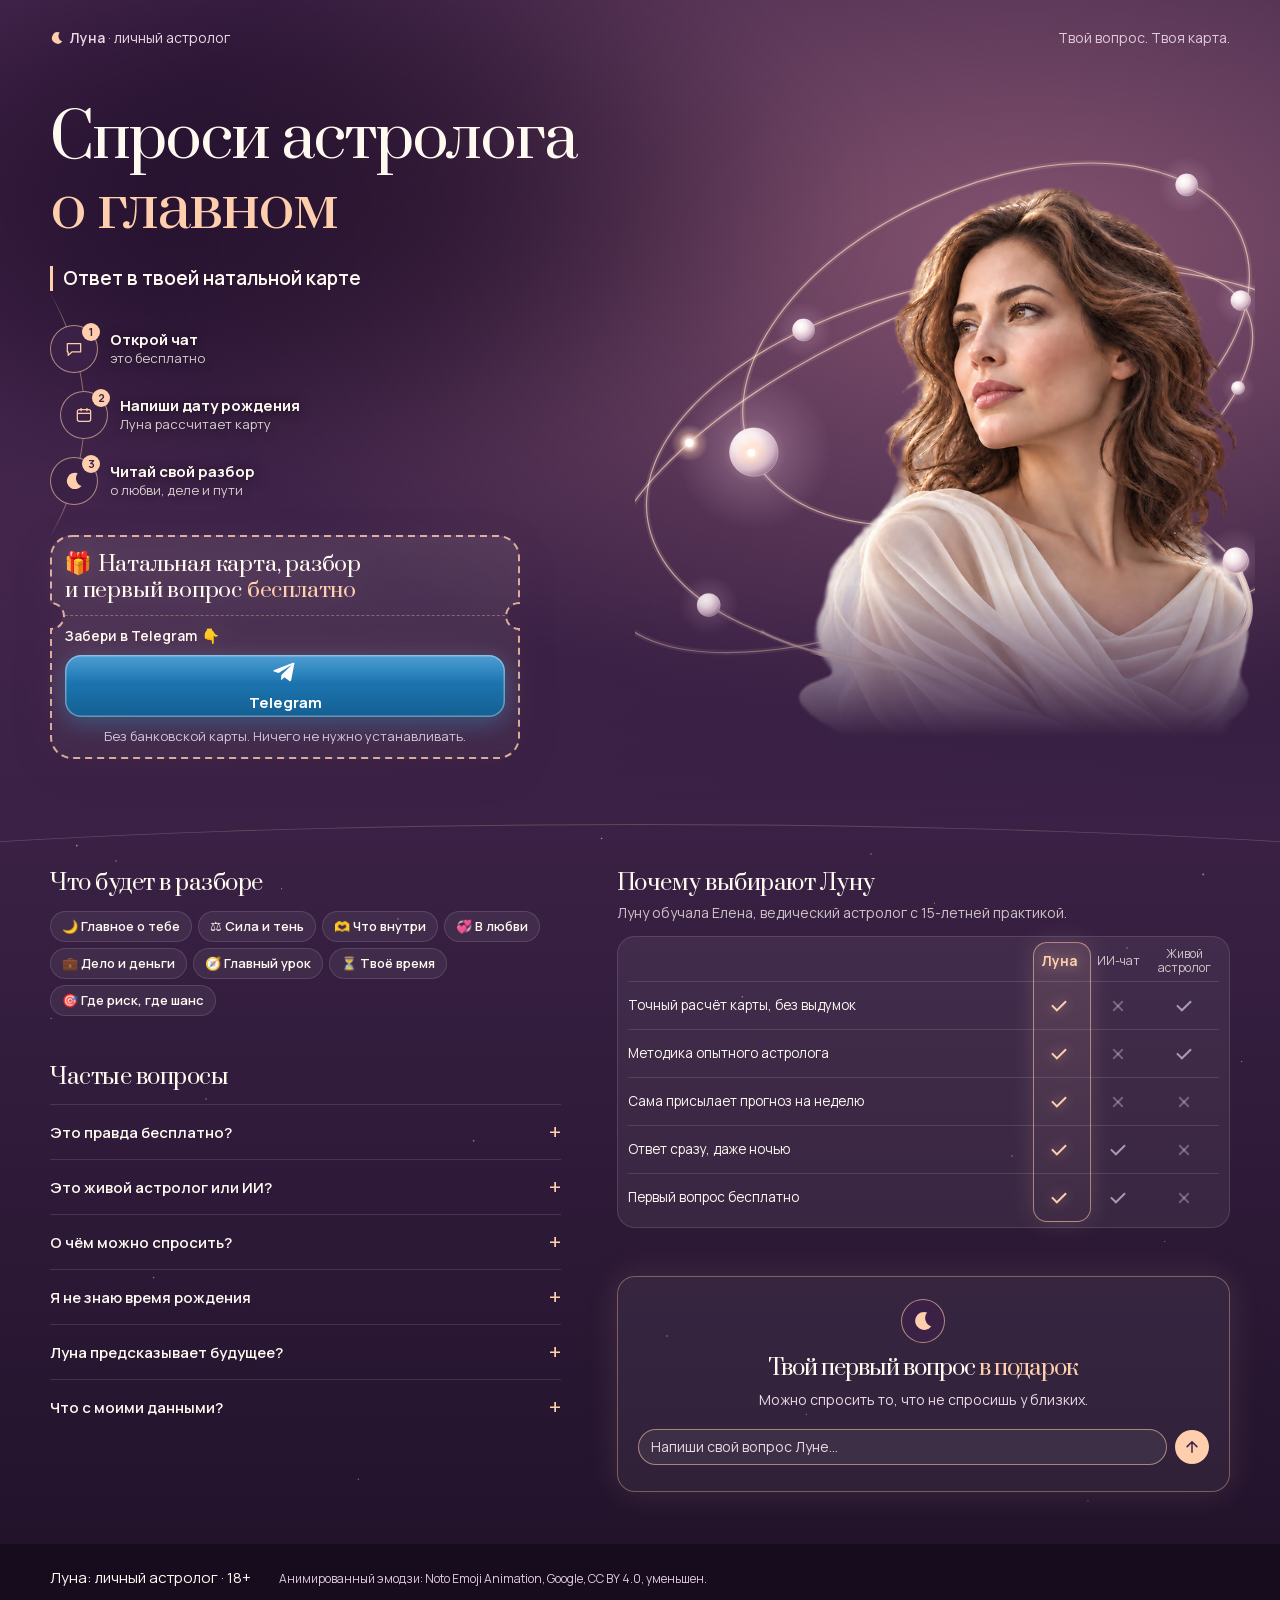
==== index.html @ 39e504ae "Переходник Луны для Instagram (v31, только Telegram) Co-Authored-By: Claude Opus 5.5 <noreply@anthro" ====
<!doctype html>
<html lang="ru" data-theme="dark">
<head>
<meta charset="utf-8">
<meta name="viewport" content="width=device-width,initial-scale=1,viewport-fit=cover">
<meta name="theme-color" content="#3D2348">
<title>Луна: личный астролог</title>
<meta name="description" content="Натальная карта за минуту. Разбор и первый вопрос бесплатно.">
<meta property="og:type" content="website">
<meta property="og:locale" content="ru_RU">
<meta property="og:title" content="Луна: личный астролог">
<meta property="og:description" content="Натальная карта за минуту. Разбор и первый вопрос бесплатно.">
<meta property="og:url" content="https://luna-astrolog.ru/">
<meta property="og:image" content="https://luna-astrolog.ru/assets/og-luna.jpg">
<meta property="og:image:width" content="1200"><meta property="og:image:height" content="630">
<meta name="twitter:card" content="summary_large_image">
<link rel="icon" type="image/svg+xml" href="data:image/svg+xml,%3Csvg xmlns='http://www.w3.org/2000/svg' viewBox='0 0 32 32'%3E%3Crect width='32' height='32' rx='10' fill='%233D2348'/%3E%3Cpath d='M22 5A12 12 0 1 0 27 23 12 12 0 0 1 22 5' fill='%23FFCFAD'/%3E%3C/svg%3E">
<link rel="preload" href="assets/fonts/prata-400.woff2" as="font" type="font/woff2" crossorigin>
<script>if(new URLSearchParams(location.search).get('theme')==='light'){document.documentElement.dataset.theme='light';document.querySelector('meta[name="theme-color"]').content='#F7F5F2'}</script>
<link rel="stylesheet" href="styles.css">
<script type="module" src="app.js"></script>
</head>
<body>
<svg class="svg-defs" xmlns="http://www.w3.org/2000/svg" aria-hidden="true"><defs>
<symbol id="moon" viewBox="0 0 32 32"><path d="M22 3.5A13.1 13.1 0 1 0 28 24 13.1 13.1 0 0 1 22 3.5Z" fill="currentColor"/></symbol>
<symbol id="tg" viewBox="0 0 24 24"><path fill="currentColor" d="M21.4 3.4 18.2 20c-.2 1.1-.9 1.4-1.8.9l-5-3.7-2.4 2.3c-.3.3-.5.5-1 .5l.4-5.1L17.7 6c.4-.4-.1-.6-.6-.3L5.6 13 1 11.6c-1-.3-1-1 .2-1.5L20 2.8c.9-.3 1.7.2 1.4.6Z"/></symbol>
<symbol id="vk" viewBox="0 0 24 24"><path fill="currentColor" d="M3 5h3c.2 5.5 2.6 8.2 4.4 8.8V5h2.9v5c1.8-.2 3.6-2.5 4.3-5h3c-.6 3-2.4 5.3-4 6.3 1.6.8 3.7 2.8 4.7 6.7H18c-.8-2.5-2.4-4.4-4.7-4.7V18h-.4C6.7 18 3.2 13.4 3 5Z"/></symbol>
<symbol id="max" viewBox="0 0 24 24"><path fill="currentColor" fill-rule="evenodd" d="M12 1a11 11 0 0 1 0 22c-2.1 0-3.3-.3-4.8-1.5C5.8 23 2 24 2 21c0-3.1-2-5.3-2-9A11 11 0 0 1 12 1Zm0 5a6 6 0 0 0-6 5c-.5 2.6.2 6 .8 6.1.3 0 1-.4 1.5-1 .8.5 1.8.8 2.7.9a5.5 5.5 0 0 0 1-11Z"/></symbol>
<symbol id="chat" viewBox="0 0 24 24"><path d="M4 5.5h16v10H9.5L5 19.5v-4H4Z" fill="none" stroke="currentColor" stroke-width="1.5" stroke-linejoin="round"/></symbol>
<symbol id="calendar" viewBox="0 0 24 24"><g fill="none" stroke="currentColor" stroke-width="1.5"><rect x="4" y="5.5" width="16" height="14" rx="2.5"/><path d="M4 10h16M8.5 3.5v4M15.5 3.5v4"/></g></symbol>
<symbol id="send" viewBox="0 0 24 24"><path d="M12 19V5M5.5 11.5 12 5l6.5 6.5" fill="none" stroke="currentColor" stroke-width="2" stroke-linecap="round" stroke-linejoin="round"/></symbol>
<symbol id="t-orbit" viewBox="0 0 24 24"><g fill="none" stroke="currentColor" stroke-width="1.4"><circle cx="12" cy="12" r="3.2"/><ellipse cx="12" cy="12" rx="9.5" ry="4.2" transform="rotate(-25 12 12)"/></g><circle cx="20.6" cy="8" r="1.5" fill="currentColor"/></symbol>
<symbol id="t-heart" viewBox="0 0 24 24"><path d="M12 20s-7.5-4.6-7.5-10.2A4.1 4.1 0 0 1 12 7.4a4.1 4.1 0 0 1 7.5 2.4C19.5 15.4 12 20 12 20Z" fill="none" stroke="currentColor" stroke-width="1.4" stroke-linejoin="round"/></symbol>
<symbol id="t-shield" viewBox="0 0 24 24"><g fill="none" stroke="currentColor" stroke-width="1.4" stroke-linejoin="round" stroke-linecap="round"><path d="M12 3 5 6v5.5c0 4.3 3 7.9 7 9.5 4-1.6 7-5.2 7-9.5V6Z"/><path d="m8.8 12.2 2.3 2.3 4.3-4.6"/></g></symbol>
<symbol id="chev" viewBox="0 0 24 24"><path d="m9 5 7 7-7 7" fill="none" stroke="currentColor" stroke-width="2.2" stroke-linecap="round" stroke-linejoin="round"/></symbol>
<symbol id="check" viewBox="0 0 20 20"><path d="m4 10 4 4 8-8" fill="none" stroke="currentColor" stroke-width="1.8"/></symbol>
<symbol id="spark" viewBox="0 0 24 24"><path d="m12 2 2.7 6.7L22 12l-7.3 3.3L12 22l-2.7-6.7L2 12l7.3-3.3Z" fill="none" stroke="currentColor" stroke-width="1.3"/></symbol>
</defs></svg>
<a class="skip-link" href="#hero-primary">К началу разговора</a>
<main>
<div class="hero-wrap" data-loop>
<header class="header shell"><a class="brand" href="./" aria-label="Луна: личный астролог"><svg aria-hidden="true"><use href="#moon"/></svg><span class="wordmark">Луна<span class="brand-tail"> · личный астролог</span></span></a><span class="header-note">Твой вопрос. Твоя карта.</span></header>
<section class="hero shell" id="hero" aria-labelledby="hero-title">
<div class="hero-copy">
<h1 id="hero-title"><span id="headline-main">Спроси астролога</span><span class="accent" id="headline-accent">о главном</span></h1>
<p class="subtitle" id="hero-subtitle">Ответ в твоей натальной карте</p>
</div>
<div class="scene" aria-label="Пример знакомства с Луной">
<div class="portrait" aria-hidden="true"><svg class="lp-orbits lp-back" viewBox="0 0 1122 1402" preserveAspectRatio="xMidYMin slice" aria-hidden="true"><defs><radialGradient id="pf" cx="36%" cy="32%" r="72%"><stop offset="0" stop-color="#FFFFFF"/><stop offset=".38" stop-color="#F8EBEE"/><stop offset=".78" stop-color="#D3B5C6"/><stop offset="1" stop-color="#9A7891"/></radialGradient><radialGradient id="pg"><stop offset="0" stop-color="#FFE3CF" stop-opacity=".9"/><stop offset=".42" stop-color="#F0C8DE" stop-opacity=".32"/><stop offset="1" stop-color="#F0C8DE" stop-opacity="0"/></radialGradient><radialGradient id="sg"><stop offset="0" stop-color="#FFFFFF"/><stop offset=".22" stop-color="#FFEBDD" stop-opacity=".95"/><stop offset=".55" stop-color="#FFCEAD" stop-opacity=".35"/><stop offset="1" stop-color="#FFCEAD" stop-opacity="0"/></radialGradient><path id="o0" d="M768.9 655.6A286.8 479.9 66.25 1 1 537.9 130.6A286.8 479.9 66.25 1 1 768.9 655.6Z"/><path id="o1" d="M229.0 914.2 L220.6 910.8 L212.3 907.4 L204.2 903.8 L196.2 900.2 L188.4 896.5 L180.7 892.7 L173.1 888.8 L165.8 884.8 L158.6 880.8 L151.5 876.6 L144.6 872.4 L137.9 868.1 L131.4 863.7 L125.0 859.3 L118.8 854.7 L112.8 850.1 L107.0 845.5 L101.3 840.7 L95.8 835.9 L90.5 831.0 L85.4 826.0 L80.5 821.0 L75.7 815.9 L71.2 810.8 L66.8 805.6 L62.6 800.3 L58.6 795.0 L54.9 789.6 L51.3 784.2 L47.9 778.7 L44.7 773.1 L41.7 767.5 L38.9 761.9 L36.3 756.2 L33.9 750.5 L31.7 744.7 L29.7 738.9 L27.9 733.1 L26.3 727.2 L24.9 721.3 L23.7 715.3 L22.7 709.3 L21.9 703.3 L21.4 697.3 L21.0 691.2 L20.8 685.1 L20.9 679.0 L21.1 672.8 L21.6 666.7 L22.3 660.5 L23.1 654.3 L24.2 648.1 L25.5 641.9 L27.0 635.7 L28.6 629.4 L30.5 623.2 L32.6 617.0 L34.9 610.7 L37.4 604.5 L40.1 598.2 L43.0 592.0 L46.1 585.8 L49.4 579.6 L52.8 573.3 L56.5 567.1 L60.4 560.9 L64.5 554.8 L68.7 548.6 L73.2 542.5 L77.8 536.4 L82.6 530.3 L87.6 524.2 L92.8 518.2 L98.2 512.1 L103.8 506.2 L109.5 500.2 L115.5 494.3 L121.6 488.4 L127.8 482.6 L134.3 476.8 L140.9 471.0 L147.7 465.3 L154.6 459.6 L161.8 454.0 L169.0 448.4 L176.5 442.8 L184.1 437.4 L191.8 431.9 L199.7 426.6 L207.8 421.2 L216.0 416.0 L224.4 410.8 L232.9 405.6 L241.5 400.5 L250.3 395.5 L259.2 390.6 L268.2 385.7 L277.4 380.9 L286.7 376.1 L296.1 371.5 L305.7 366.9 L315.3 362.4 L325.1 357.9 L335.0 353.5 L345.0 349.2 L355.1 345.0 L365.3 340.9 L375.6 336.8 L386.0 332.9 L396.6 329.0 L407.1 325.2 L417.8 321.5 L428.6 317.9 L439.4 314.3 L450.4 310.9 L461.4 307.5 L472.4 304.3 L483.6 301.1 L494.8 298.1 L506.1 295.1 L517.4 292.2 L528.8 289.4 L540.2 286.7 L551.7 284.2 L563.2 281.7 L574.7 279.3 L586.3 277.0 L598.0 274.8 L609.6 272.7 L621.3 270.8 L633.0 268.9 L644.7 267.1 L656.5 265.5 L668.2 263.9 L680.0 262.5 L691.8 261.1 L703.5 259.9 L715.3 258.7 L727.0 257.7 L738.8 256.8 L750.5 256.0 L762.2 255.3 L773.9 254.7 L785.6 254.2 L797.3 253.8 L808.9 253.6 L820.5 253.4 L832.0 253.4 L843.5 253.4 L855.0 253.6 L866.4 253.9 L877.7 254.2 L889.0 254.7 L900.2 255.3 L911.4 256.1 L922.5 256.9 L933.6 257.8 L944.5 258.8 L955.4 260.0 L966.2 261.2 L977.0 262.6 L987.6 264.1 L998.2 265.6 L1008.6 267.3 L1019.0 269.1 L1029.3 271.0 L1039.4 272.9 L1049.5 275.0 L1059.5 277.2 L1069.3 279.5 L1079.0 281.9 L1088.6 284.4 L1098.1 287.0 L1107.5 289.7 L1116.8 292.5 L1125.9 295.4 L1134.9 298.3 L1143.7 301.4 L1152.4 304.6 L1161.0 307.9 L1169.4 311.2 L1177.7 314.7 L1185.9 318.2 L1193.8 321.8 L1201.7 325.6 L1209.4 329.4 L1216.9 333.3 L1224.3 337.2 L1231.5 341.3 L1238.5 345.4 L1245.4 349.7 L1252.1 354.0 L1258.6 358.3 L1265.0 362.8 L1271.2 367.3 L1277.2 371.9 L1283.1 376.6 L1288.7 381.4 L1294.2 386.2 L1299.5 391.1 L1304.6 396.0 L1309.6 401.0 L1314.3 406.1 L1318.9 411.3 L1323.2 416.5 L1327.4 421.7 L1331.4 427.1 L1335.2 432.5 L1338.8 437.9 L1342.2 443.4 L1345.4 448.9 L1348.4 454.5 L1351.2 460.1 L1353.8 465.8 L1356.2 471.6 L1358.4 477.3 L1360.4 483.1 L1362.2 489.0 L1363.8 494.9 L1365.2 500.8 L1366.3 506.7 L1367.3 512.7 L1368.1 518.7 L1368.7 524.8 L1369.0 530.9 L1369.2 537.0 L1369.1 543.1 L1368.9 549.2 L1368.4 555.4 L1367.8 561.5 L1366.9 567.7 L1365.8 573.9 L1364.6 580.2 L1363.1 586.4 L1361.4 592.6 L1359.5 598.8 L1357.4 605.1 L1355.1 611.3 L1352.6 617.6 L1350.0 623.8 L1347.1 630.0 L1344.0 636.3 L1340.7 642.5 L1337.2 648.7 L1333.5 654.9 L1329.6 661.1 L1325.6 667.3 L1321.3 673.4 L1316.9 679.6 L1312.2 685.7 L1307.4 691.8 L1302.4 697.8 L1297.2 703.9 L1291.8 709.9 L1286.2 715.9 L1280.5 721.8 L1274.6 727.8 L1268.5 733.6 L1262.2 739.5 L1255.8 745.3 L1249.1 751.1 L1242.3 756.8 L1235.4 762.5 L1228.3 768.1 L1221.0 773.7 L1213.6 779.2 L1206.0 784.7 L1198.2 790.1 L1190.3 795.5 L1182.2 800.8 L1174.0 806.1 L1165.7 811.3 L1157.2 816.4 L1148.5 821.5 L1139.8 826.5 L1130.9 831.5 L1121.8 836.4 L1112.6 841.2 L1103.3 845.9 L1093.9 850.6 L1084.4 855.2 L1074.7 859.7 L1064.9 864.2 L1055.0 868.5 L1045.0 872.8 L1034.9 877.0 L1024.7 881.2 L1014.4 885.2 L1004.0 889.2 L993.5 893.1 L982.9 896.9 L972.2 900.6 L961.4 904.2 L950.6 907.7 L939.7 911.2 L928.7 914.5 L917.6 917.8 L906.4 920.9 L895.2 924.0 L884.0 927.0 L872.7 929.9 L861.3 932.6 L849.9 935.3 L838.4 937.9 L826.9 940.4 L815.3 942.8 L803.7 945.0 L792.1 947.2 L780.4 949.3 L768.7 951.3 L757.0 953.2 L745.3 954.9 L733.6 956.6 L721.8 958.1 L710.0 959.6 L698.3 960.9 L686.5 962.2 L674.7 963.3 L663.0 964.3 L651.2 965.3 L639.5 966.1 L627.8 966.8"/><path id="o2" d="M637.2 831.1A255.9 635.3 65.35 1 1 423.6 365.9A255.9 635.3 65.35 1 1 637.2 831.1Z"/></defs><g class="lp-halo"><use href="#o0"/><use href="#o1"/><use href="#o2"/></g><g class="lp-line"><use href="#o0"/><use href="#o1"/><use href="#o2"/></g><circle class="lp-glowdot" cx="998.3" cy="104.7" r="52" fill="url(#pg)" style="--d:4.2s;--dl:-0.0s"/><circle class="lp-pearl" cx="998.3" cy="104.7" r="20" fill="url(#pf)"/><circle class="lp-glowdot" cx="1096.1" cy="313.9" r="47" fill="url(#pg)" style="--d:4.9s;--dl:-0.9s"/><circle class="lp-pearl" cx="1096.1" cy="313.9" r="18" fill="url(#pf)"/><circle class="lp-glowdot" cx="304.9" cy="367.2" r="52" fill="url(#pg)" style="--d:5.6s;--dl:-1.8s"/><circle class="lp-pearl" cx="304.9" cy="367.2" r="20" fill="url(#pf)"/><circle class="lp-glowdot big" cx="215.0" cy="588.2" r="141" fill="url(#pg)" style="--d:6.3s;--dl:-2.7s"/><circle class="lp-pearl" cx="215.0" cy="588.2" r="44" fill="url(#pf)"/><circle class="lp-glowdot" cx="1091.2" cy="472.0" r="31" fill="url(#pg)" style="--d:7.0s;--dl:-3.6s"/><circle class="lp-pearl" cx="1091.2" cy="472.0" r="12" fill="url(#pf)"/><circle class="lp-glowdot" cx="133.3" cy="865.0" r="55" fill="url(#pg)" style="--d:7.7s;--dl:-4.5s"/><circle class="lp-pearl" cx="133.3" cy="865.0" r="21" fill="url(#pf)"/><g class="lp-star"><g class="lp-star-body"><circle r="34" fill="url(#sg)"/><circle r="7" fill="#FFFFFF"/></g><animateMotion dur="26s" begin="-4s" repeatCount="indefinite" keyPoints="0;1" keyTimes="0;1" calcMode="linear"><mpath href="#o0"/></animateMotion></g><g class="lp-star"><g class="lp-star-body"><circle r="34" fill="url(#sg)"/><circle r="7" fill="#FFFFFF"/></g><animateMotion dur="34s" begin="-19s" repeatCount="indefinite" keyPoints="1;0" keyTimes="0;1" calcMode="linear"><mpath href="#o2"/></animateMotion></g><g class="lp-mpearl" data-orbit="o0"><circle class="lp-mglow" r="24" fill="url(#pg)"/><circle class="lp-mcore" r="9" fill="url(#pf)"/></g><g class="lp-mpearl" data-orbit="o1"><circle class="lp-mglow" r="24" fill="url(#pg)"/><circle class="lp-mcore" r="9" fill="url(#pf)"/></g><g class="lp-mpearl" data-orbit="o2"><circle class="lp-mglow" r="24" fill="url(#pg)"/><circle class="lp-mcore" r="9" fill="url(#pf)"/></g></svg><picture>
<source media="(max-width:899px)" type="image/avif" srcset="assets/portrait/woman-clean-480.avif 480w, assets/portrait/woman-clean-800.avif 800w, assets/portrait/woman-clean-1122.avif 1122w, assets/portrait/woman-clean-1320.avif 1320w" sizes="(max-width:899px) 100vw, 560px">
<source media="(max-width:899px)" type="image/webp" srcset="assets/portrait/woman-clean-480.webp 480w, assets/portrait/woman-clean-800.webp 800w, assets/portrait/woman-clean-1122.webp 1122w, assets/portrait/woman-clean-1320.webp 1320w" sizes="(max-width:899px) 100vw, 560px">
<source type="image/avif" srcset="assets/portrait/woman-clean-480.avif 480w, assets/portrait/woman-clean-800.avif 800w, assets/portrait/woman-clean-1122.avif 1122w, assets/portrait/woman-clean-1320.avif 1320w" sizes="(max-width:899px) 100vw, 560px">
<img src="assets/portrait/woman-clean-800.webp" srcset="assets/portrait/woman-clean-480.webp 480w, assets/portrait/woman-clean-800.webp 800w, assets/portrait/woman-clean-1122.webp 1122w, assets/portrait/woman-clean-1320.webp 1320w" sizes="(max-width:899px) 100vw, 560px" width="1122" height="1402" alt="" fetchpriority="high" decoding="async">
</picture><svg class="lp-orbits lp-front" viewBox="0 0 1122 1402" preserveAspectRatio="xMidYMin slice" aria-hidden="true"><defs><linearGradient id="fl" gradientUnits="userSpaceOnUse" x1="410" y1="968" x2="488" y2="980"><stop offset="0" stop-color="#FFE5D3"/><stop offset="1" stop-color="#FFE5D3" stop-opacity="0"/></linearGradient><linearGradient id="fu" gradientUnits="userSpaceOnUse" x1="1020" y1="724" x2="1058" y2="758"><stop offset="0" stop-color="#FFE5D3" stop-opacity="0"/><stop offset="1" stop-color="#FFE5D3"/></linearGradient><linearGradient id="fs" gradientUnits="userSpaceOnUse" x1="1045" y1="944" x2="990" y2="962"><stop offset="0" stop-color="#FFE5D3"/><stop offset="1" stop-color="#FFE5D3" stop-opacity="0"/></linearGradient><linearGradient id="cl" gradientUnits="userSpaceOnUse" x1="316" y1="946" x2="490" y2="980"><stop offset="0" stop-color="#E3D7D8" stop-opacity="0"/><stop offset=".12" stop-color="#E3D7D8"/><stop offset=".6" stop-color="#E3D7D8"/><stop offset="1" stop-color="#E3D7D8" stop-opacity="0"/></linearGradient><linearGradient id="cs" gradientUnits="userSpaceOnUse" x1="1040" y1="946" x2="988" y2="963"><stop offset="0" stop-color="#DCCFCD"/><stop offset="1" stop-color="#DCCFCD" stop-opacity="0"/></linearGradient></defs><path class="lp-cover" d="M316.0 946.3 L320.1 947.3 L324.3 948.3 L328.5 949.3 L332.7 950.3 L336.8 951.3 L341.0 952.4 L345.2 953.4 L349.3 954.4 L353.5 955.4 L357.7 956.4 L361.9 957.4 L366.0 958.4 L370.2 959.4 L374.4 960.4 L378.6 961.3 L382.8 962.3 L387.0 963.3 L391.2 964.2 L395.4 965.1 L399.6 966.1 L403.8 967.0 L408.0 967.8 L412.2 968.7 L416.4 969.6 L420.6 970.4 L424.8 971.2 L429.0 972.0 L433.2 972.7 L437.5 973.5 L441.7 974.2 L445.9 974.9 L450.2 975.5 L454.4 976.1 L458.7 976.7 L462.9 977.3 L467.2 977.8 L471.4 978.3 L475.7 978.8 L480.0 979.2" style="stroke:url(#cl)"/><path class="lp-cover" d="M1093.2 806.2 L1094.7 809.4 L1096.3 812.7 L1097.8 816.0 L1099.3 819.5 L1100.7 823.1 L1102.2 826.7 L1103.5 830.5 L1104.9 834.2 L1106.1 838.0 L1107.3 841.9 L1108.3 845.8 L1109.3 849.7 L1110.1 853.7 L1110.9 857.6 L1111.4 861.6 L1111.9 865.6 L1112.1 869.5 L1112.2 873.4 L1112.1 877.3 L1111.8 881.2 L1111.3 885.0 L1110.6 888.7 L1109.6 892.4 L1108.5 896.1 L1107.1 899.6 L1105.5 903.0 L1103.7 906.4 L1101.7 909.6 L1099.6 912.6 L1097.2 915.6 L1094.6 918.4 L1091.9 921.0 L1089.0 923.4 L1085.9 925.7 L1082.6 927.7 L1079.2 929.7 L1075.7 931.4 L1072.1 933.1 L1068.5 934.7 L1064.7 936.1 L1061.0 937.6 L1057.2 939.0 L1053.5 940.4 L1049.8 941.7 L1046.1 943.1 L1042.5 944.5 L1038.9 945.9 L1035.3 947.3 L1031.7 948.7 L1028.1 950.1 L1024.5 951.5 L1020.9 952.8 L1017.3 954.1 L1013.7 955.4 L1010.1 956.6 L1006.4 957.8 L1002.6 958.9 L998.8 960.0 L995.0 961.0" style="stroke:url(#cs)"/><g class="lp-halo"><path d="M229.8 914.0 L233.7 915.9 L237.7 917.8 L241.7 919.6 L245.7 921.5 L249.7 923.2 L253.7 925.0 L257.8 926.6 L261.9 928.3 L265.9 929.9 L270.0 931.5 L274.1 933.0 L278.3 934.5 L282.4 936.0 L286.5 937.4 L290.7 938.8 L294.9 940.2 L299.1 941.5 L303.3 942.9 L307.5 944.1 L311.7 945.4 L315.9 946.6 L320.2 947.8 L324.4 949.0 L328.7 950.1 L332.9 951.2 L337.2 952.3 L341.5 953.4 L345.7 954.4 L350.0 955.5 L354.3 956.5 L358.6 957.4 L362.9 958.4 L367.3 959.3 L371.6 960.3 L375.9 961.2 L380.2 962.1 L384.5 962.9 L388.9 963.8 L393.2 964.7 L397.5 965.5 L401.9 966.3 L406.2 967.1 L410.6 967.9 L414.9 968.7 L419.2 969.5 L423.6 970.3 L427.9 971.0 L432.2 971.8 L436.6 972.6 L440.9 973.3 L445.2 974.1 L449.6 974.8 L453.9 975.5 L458.2 976.3 L462.5 977.0 L466.8 977.7 L471.2 978.5 L475.5 979.2 L479.8 980.0"/><path d="M1093.2 806.2 L1094.7 809.4 L1096.3 812.7 L1097.8 816.0 L1099.3 819.5 L1100.7 823.1 L1102.2 826.7 L1103.5 830.5 L1104.9 834.2 L1106.1 838.0 L1107.3 841.9 L1108.3 845.8 L1109.3 849.7 L1110.1 853.7 L1110.9 857.6 L1111.4 861.6 L1111.9 865.6 L1112.1 869.5 L1112.2 873.4 L1112.1 877.3 L1111.8 881.2 L1111.3 885.0 L1110.6 888.7 L1109.6 892.4 L1108.5 896.1 L1107.1 899.6 L1105.5 903.0 L1103.7 906.4 L1101.7 909.6 L1099.6 912.6 L1097.2 915.6 L1094.6 918.4 L1091.9 921.0 L1089.0 923.4 L1085.9 925.7 L1082.6 927.7 L1079.2 929.7 L1075.7 931.4 L1072.1 933.1 L1068.5 934.7 L1064.7 936.1 L1061.0 937.6 L1057.2 939.0 L1053.5 940.4 L1049.8 941.7 L1046.1 943.1 L1042.5 944.5 L1038.9 945.9 L1035.3 947.3 L1031.7 948.7 L1028.1 950.1 L1024.5 951.5 L1020.9 952.8 L1017.3 954.1 L1013.7 955.4 L1010.1 956.6 L1006.4 957.8 L1002.6 958.9 L998.8 960.0 L995.0 961.0"/></g><path class="lp-line" d="M229.8 914.0 L233.7 915.9 L237.7 917.8 L241.7 919.6 L245.7 921.5 L249.7 923.2 L253.7 925.0 L257.8 926.6 L261.9 928.3 L265.9 929.9 L270.0 931.5 L274.1 933.0 L278.3 934.5 L282.4 936.0 L286.5 937.4 L290.7 938.8 L294.9 940.2 L299.1 941.5 L303.3 942.9 L307.5 944.1 L311.7 945.4 L315.9 946.6 L320.2 947.8 L324.4 949.0 L328.7 950.1 L332.9 951.2 L337.2 952.3 L341.5 953.4 L345.7 954.4 L350.0 955.5 L354.3 956.5 L358.6 957.4 L362.9 958.4 L367.3 959.3 L371.6 960.3 L375.9 961.2 L380.2 962.1 L384.5 962.9 L388.9 963.8 L393.2 964.7 L397.5 965.5 L401.9 966.3 L406.2 967.1 L410.6 967.9 L414.9 968.7 L419.2 969.5 L423.6 970.3 L427.9 971.0 L432.2 971.8 L436.6 972.6 L440.9 973.3 L445.2 974.1 L449.6 974.8 L453.9 975.5 L458.2 976.3 L462.5 977.0 L466.8 977.7 L471.2 978.5 L475.5 979.2 L479.8 980.0" style="stroke:url(#fl)"/><path class="lp-line" d="M1093.2 806.2 L1094.7 809.4 L1096.3 812.7 L1097.8 816.0 L1099.3 819.5 L1100.7 823.1 L1102.2 826.7 L1103.5 830.5 L1104.9 834.2 L1106.1 838.0 L1107.3 841.9 L1108.3 845.8 L1109.3 849.7 L1110.1 853.7 L1110.9 857.6 L1111.4 861.6 L1111.9 865.6 L1112.1 869.5 L1112.2 873.4 L1112.1 877.3 L1111.8 881.2 L1111.3 885.0 L1110.6 888.7 L1109.6 892.4 L1108.5 896.1 L1107.1 899.6 L1105.5 903.0 L1103.7 906.4 L1101.7 909.6 L1099.6 912.6 L1097.2 915.6 L1094.6 918.4 L1091.9 921.0 L1089.0 923.4 L1085.9 925.7 L1082.6 927.7 L1079.2 929.7 L1075.7 931.4 L1072.1 933.1 L1068.5 934.7 L1064.7 936.1 L1061.0 937.6 L1057.2 939.0 L1053.5 940.4 L1049.8 941.7 L1046.1 943.1 L1042.5 944.5 L1038.9 945.9 L1035.3 947.3 L1031.7 948.7 L1028.1 950.1 L1024.5 951.5 L1020.9 952.8 L1017.3 954.1 L1013.7 955.4 L1010.1 956.6 L1006.4 957.8 L1002.6 958.9 L998.8 960.0 L995.0 961.0" style="stroke:url(#fs)"/><path class="lp-line" d="M1022.0 726.0 L1024.4 728.2 L1026.9 730.4 L1029.3 732.5 L1031.8 734.7 L1034.2 736.9 L1036.7 739.1 L1039.1 741.3 L1041.6 743.5 L1044.0 745.6 L1046.5 747.8 L1048.9 750.0 L1051.3 752.2 L1053.7 754.5 L1056.1 756.7 L1058.5 758.9 L1060.9 761.2 L1063.3 763.4 L1065.7 765.7 L1068.0 768.0" style="stroke:url(#fu)"/><circle class="lp-glowdot" cx="1087.3" cy="784.0" r="60" fill="url(#pg)" style="--d:5.3s;--dl:-2.4s"/><circle class="lp-pearl" cx="1087.3" cy="784.0" r="23" fill="url(#pf)"/></svg></div>
</div>
<div class="hsteps" id="hsteps"><svg class="side-arc" viewBox="0 0 64 100" preserveAspectRatio="none" aria-hidden="true"><path d="M0 0Q64 50 0 100"/></svg><ol class="side-steps" aria-label="Как это работает"><li><span class="step-node" aria-hidden="true"><svg><use href="#chat"/></svg><b class="step-num">1</b></span><span class="hs-text"><b class="s-full">Открой чат</b><span class="s-line">это бесплатно</span><b class="s-short">Открой чат</b></span></li><li><span class="step-node" aria-hidden="true"><svg><use href="#calendar"/></svg><b class="step-num">2</b></span><span class="hs-text"><b class="s-full">Напиши дату рождения</b><span class="s-line">Луна рассчитает карту</span><b class="s-short">Напиши дату</b></span></li><li><span class="step-node" aria-hidden="true"><svg><use href="#moon"/></svg><b class="step-num">3</b></span><span class="hs-text"><b class="s-full">Читай свой разбор</b><span class="s-line">о любви, деле и пути</span><b class="s-short">Читай разбор</b></span></li></ol></div>
<div class="hero-action">
<div class="cta-card" id="cta-card"><svg class="cta-deco" aria-hidden="true"><path/></svg><p class="cta-title" id="cta-title"><span class="cta-l1"><img class="cta-gift" src="[data-uri]" data-anim="[data-uri]" width="96" height="96" alt="">Натальная карта, разбор</span><span class="cta-l2">и первый вопрос <span class="cta-free">бесплатно</span></span></p><div class="cta-cut" aria-hidden="true"></div><p class="cta-hint">Забери в Telegram<span class="emoji emoji-end cta-point" aria-hidden="true">👇</span></p><div class="cta-row" role="group" aria-labelledby="cta-title"><a class="cta-btn" id="hero-primary" data-platform="telegram" href="https://t.me/AstroLunaai_bot?start=lp_site" target="_blank" rel="noopener"><svg aria-hidden="true"><use href="#tg"/></svg><span class="cta-name">Telegram</span></a></div><p class="micro-copy">Без банковской карты. Ничего не нужно устанавливать.</p></div>

</div>
</section>
</div>
<div class="content-wrap" data-loop><div class="stars" aria-hidden="true"><i style="left:9%;top:5%;--tw:4.2s;--tw-delay:0s"></i><i style="left:31%;top:13%;--tw:3.4s;--tw-delay:1.1s"></i><i style="left:68%;top:4%;--tw:5.2s;--tw-delay:0.6s"></i><i style="left:88%;top:17%;--tw:3.8s;--tw-delay:2s"></i><i style="left:16%;top:38%;--tw:4.6s;--tw-delay:1.6s"></i><i style="left:79%;top:46%;--tw:3.1s;--tw-delay:0.3s"></i><i style="left:52%;top:71%;--tw:5.6s;--tw-delay:2.4s"></i></div>
<section class="offer-section shell" aria-labelledby="offer-title" hidden><div class="offer-card"><p class="section-kicker">Твоё знакомство с Луной</p><h2 id="offer-title">Бесплатно при знакомстве</h2><ul class="offer-list"><li><svg aria-hidden="true"><use href="#check"/></svg>Натальная карта за 1 минуту</li><li><svg aria-hidden="true"><use href="#check"/></svg>Подробный разбор карты</li><li><svg aria-hidden="true"><use href="#check"/></svg>Ответ на твой первый вопрос</li></ul></div></section>
<section class="how shell section" aria-labelledby="how-title" hidden><p class="section-kicker">Всё начинается с разговора</p><h2 id="how-title">Как это работает</h2><ol class="steps"><li><span class="step-number">01</span><div><h3>Открой Луну</h3><p>Нажми кнопку. Откроется чат с Луной.</p></div></li><li><span class="step-number">02</span><div><h3>Расскажи о рождении</h3><p>Напиши дату, время и город рождения. Точное время делает карту точнее. Если его нет, Луна построит карту по дате и городу.</p></div></li><li><span class="step-number">03</span><div><h3>Получи свой разбор</h3><p>Через минуту получишь карту, разбор и ответ на первый вопрос.</p></div></li></ol></section>
<section class="example-section section" aria-labelledby="example-title" hidden><div class="shell example-grid"><div class="example-intro"><p class="section-kicker">Лично про тебя</p><h2 id="example-title">Так начинается<br>твой разбор</h2><p class="section-description">Луна связывает карту с твоей жизнью. Понятно, тепло, в разговоре.</p><p class="sample-caption">Пример для вымышленных данных рождения</p></div><div class="example-chat">
<div class="natal-card"><div class="card-brand"><svg aria-hidden="true"><use href="#moon"/></svg>Луна: личный астролог</div><div class="natal-copy"><h3>Анна,<br>твоя Луна в Раке</h3><p>Чувствуешь глубже,<br>чем показываешь</p><span>Асцендент в Весах</span></div><svg class="natal-orbits" viewBox="0 0 220 260" aria-hidden="true"><defs><radialGradient id="pearl"><stop offset="0" stop-color="#FFFDF9"/><stop offset=".5" stop-color="#E9DDE5"/><stop offset="1" stop-color="#B7A7BC"/></radialGradient></defs><g fill="none" stroke="#A99BAE" stroke-width="1"><ellipse cx="128" cy="126" rx="68" ry="111" transform="rotate(32 128 126)"/><ellipse cx="128" cy="126" rx="99" ry="48" transform="rotate(-28 128 126)"/><ellipse cx="128" cy="126" rx="82" ry="66" transform="rotate(59 128 126)"/></g><circle cx="128" cy="126" r="29" fill="url(#pearl)" stroke="#C8B6C3"/><circle cx="178" cy="43" r="9" fill="url(#pearl)"/><circle cx="62" cy="192" r="7" fill="url(#pearl)"/></svg></div>
<div class="message"><span class="message-author"><span class="emoji" aria-hidden="true">🌙</span>Луна</span><p>Анна, Луна в Раке часто говорит о чуткости. Ты можешь замечать настроение близких раньше, чем они о нём скажут.</p></div>
<div class="message"><p>И при этом не сразу показывать, что происходит внутри. Иногда хочется, чтобы тебя поняли без объяснений.</p></div>
<div class="message"><p>Можем посмотреть, как это проявляется в твоих отношениях. Что сейчас волнует больше всего?</p></div>
</div></div></section>
<section class="expert-section shell section" aria-labelledby="expert-title" hidden><div class="expert-icon" aria-hidden="true"><svg><use href="#spark"/></svg></div><div><p class="section-kicker">Человек за методикой</p><h2 id="expert-title">Луну обучала Елена</h2><p class="expert-sub">Ведический астролог, 15 лет практики.</p><p>Методика ответов Луны создана вместе с ней. Отвечает Луна, сразу и в любое время.</p><p class="quiet">Елена лично переписку не ведёт.</p><details class="about" hidden><summary>Как устроена Луна</summary><p>Луна рассчитывает карту по данным рождения и отвечает с помощью ИИ. Методика создана с участием Елены, практикующего ведического астролога.</p></details></div></section>
<section class="faq shell section" aria-labelledby="faq-title" hidden><p class="section-kicker">Можно спросить</p><h2 id="faq-title">Перед знакомством</h2><div class="faq-list">
<details><summary>Это правда бесплатно?</summary><p>Да. Карта, разбор и ответ на первый вопрос бесплатно, оплата не нужна. Захочешь спрашивать дальше, сможешь продолжить по подписке.</p></details>
<details><summary>Я не знаю время рождения</summary><p>Время рождения уточняет карту: асцендент и дома. Если его нет, Луна построит карту по дате и городу, а время можно добавить позже в профиле.</p></details>
<details hidden><summary>Это живой астролог?</summary><p>Нет, Луна это ИИ-астролог. Её обучала Елена, ведический астролог с 15-летней практикой. Поэтому Луна отвечает сразу, в любое время.</p></details>
<details hidden><summary>Чем это отличается от гороскопа?</summary><p>Гороскоп пишут сразу для всех людей одного знака. Луна смотрит на твою карту по дате, времени и месту рождения и отвечает лично про тебя.</p></details>
<details><summary>Что с моими данными?</summary><p>Они нужны, чтобы построить твою карту. Перед началом Луна попросит согласие. Удалить всё можно в любой момент в боте: «Профиль и данные → Удалить всё».</p></details>
</div></section>

<section class="brief shell" aria-label="Коротко о Луне">
<div class="trust" id="trust"><h2 class="brief-title">Почему выбирают Луну</h2><p class="tv-sub">Луну обучала Елена, ведический астролог с <span class="nowrap">15-летней</span> практикой.</p><p class="tv-count" id="tv-count" hidden></p><div class="tv2-table" role="table" aria-label="Сравнение Луны с ИИ-чатом и живым астрологом"><div role="row" class="tv2-row tv2-head"><span role="columnheader"><span class="sr-only">Что важно</span></span><span role="columnheader" class="luna">Луна</span><span role="columnheader">ИИ-чат</span><span role="columnheader">Живой<br>астролог</span></div><div role="row" class="tv2-row"><span role="rowheader">Точный расчёт карты, без выдумок</span><span role="cell" class="luna yes" aria-label="да"></span><span role="cell" class="no" aria-label="нет"></span><span role="cell" class="yes" aria-label="да"></span></div><div role="row" class="tv2-row"><span role="rowheader">Методика опытного астролога</span><span role="cell" class="luna yes" aria-label="да"></span><span role="cell" class="no" aria-label="нет"></span><span role="cell" class="yes" aria-label="да"></span></div><div role="row" class="tv2-row"><span role="rowheader">Сама присылает прогноз на неделю</span><span role="cell" class="luna yes" aria-label="да"></span><span role="cell" class="no" aria-label="нет"></span><span role="cell" class="no" aria-label="нет"></span></div><div role="row" class="tv2-row"><span role="rowheader">Ответ сразу, даже ночью</span><span role="cell" class="luna yes" aria-label="да"></span><span role="cell" class="yes" aria-label="да"></span><span role="cell" class="no" aria-label="нет"></span></div><div role="row" class="tv2-row"><span role="rowheader">Первый вопрос бесплатно</span><span role="cell" class="luna yes" aria-label="да"></span><span role="cell" class="yes" aria-label="да"></span><span role="cell" class="no" aria-label="нет"></span></div></div></div>
<div class="brief-steps"><h2 class="brief-title" id="chapters-title">Что будет в разборе</h2>
<div class="chapters"><ul aria-labelledby="chapters-title"><li>🌙 Главное о тебе</li><li>⚖️ Сила и тень</li><li>🫶 Что внутри</li><li>💞 В любви</li><li>💼 Дело и деньги</li><li>🧭 Главный урок</li><li>⏳ Твоё время</li><li>🎯 Где риск, где шанс</li></ul></div>
</div>
<div class="elena" hidden><div class="elena-icon" aria-hidden="true"><svg><use href="#spark"/></svg></div><div><p class="elena-name">Луну обучала Елена</p><p>Ведический астролог, 15 лет практики. Отвечает Луна, <span class="nowrap">ИИ-астролог</span>: сразу и в любое время.</p><p class="elena-quiet">Можно спросить то, что не спросишь у близких.</p></div></div>
<div class="brief-chat" hidden><p class="section-kicker">Пример разговора</p><h2 class="brief-title">Так выглядит разговор с Луной</h2>
<div class="mc mc-talk"><div class="mc-head" aria-hidden="true"><span class="mc-ava"><svg><use href="#moon"/></svg></span><b>Луна</b><small>бот</small></div><div class="mc-body"><span class="mc-dots" aria-hidden="true"><i></i><i></i><i></i></span><p class="mc-user mc-step"><span class="mc-typed">15.03.1994, 08:40, Казань</span></p><div class="mc-card mc-step"><b>Анна, твоя Луна в Раке</b><span>Чувствуешь глубже, чем показываешь</span><small>Асцендент в Весах</small></div><p class="mc-luna mc-step">Луна в Раке часто говорит о чуткости. Ты замечаешь настроение близких раньше, чем они о нём скажут.</p><p class="mc-luna mc-step">И при этом не сразу показываешь, что происходит внутри. Иногда хочется, чтобы тебя поняли без объяснений.</p><p class="mc-luna mc-step">Что сейчас волнует больше всего?</p></div><button type="button" class="mc-input" aria-expanded="false" aria-controls="continue-row" aria-label="Задать свой вопрос Луне в мессенджере"><span class="mc-field">Напиши свой вопрос Луне…</span><span class="mc-send"><svg aria-hidden="true"><use href="#send"/></svg></span></button></div>
<div class="continue" id="continue-row" hidden><p class="continue-label" id="continue-label">Продолжить в:</p><div class="cta-row" role="group" aria-labelledby="continue-label"><a class="cta-btn" data-platform="telegram" href="https://t.me/AstroLunaai_bot?start=lp_site" target="_blank" rel="noopener"><svg aria-hidden="true"><use href="#tg"/></svg><span class="cta-name">Telegram</span></a></div></div>
<p class="mc-note">Пример для вымышленных данных</p></div>
<div class="brief-faq"><p class="section-kicker">Частые вопросы</p><h2 class="brief-title faq-title">Частые вопросы</h2><div class="mini-faq">
<details><summary><span class="faq-q">Это правда бесплатно?</span></summary><p>Да. Карта, разбор и ответ на первый вопрос бесплатно, банковская карта не нужна. Так ты спокойно поймёшь, подходит ли тебе Луна. Захочешь разбор глубже и больше вопросов, сможешь оформить подписку.</p></details>
<details><summary><span class="faq-q">Это живой астролог или ИИ?</span></summary><p>Луна это ИИ-астролог. Её обучала Елена, ведический астролог с 15-летней практикой. Поэтому Луна отвечает сразу и в любое время.</p></details>
<details><summary><span class="faq-q">О чём можно спросить?</span></summary><p>О любви и совместимости, деньгах и работе, переезде, сложном выборе, о себе и своём пути. Например: «Стоит ли сейчас менять работу?»</p></details>
<details hidden><summary><span class="faq-q">Чем Луна отличается от обычного <span class="nowrap">чат-бота?</span></span></summary><p>Обычный чат-бот не знает точного положения планет в момент твоего рождения и легко ошибается. Луна получает готовую карту от астрономического сервиса, отвечает по методике ведического астролога и помнит ваши прошлые разговоры.</p></details>
<details><summary><span class="faq-q">Я не знаю время рождения</span></summary><p>Оно есть в свидетельстве о рождении: чем точнее время, тем точнее карта. Не помнишь до минуты? Подойдёт примерное, хотя бы час или «утром», «вечером». Если не знаешь совсем, Луна построит карту по дате и городу, а время добавишь позже в профиле.</p></details>
<details><summary><span class="faq-q">Луна предсказывает будущее?</span></summary><p>Луна смотрит на периоды в твоей карте: какой этап у тебя сейчас и что ждёт впереди. Она объясняет, что эти периоды значат лично для тебя, где лучше действовать, где подождать и на что опереться.</p></details>
<details><summary><span class="faq-q">Что с моими данными?</span></summary><p>Дата, время и город нужны, чтобы построить твою карту. Перед началом Луна попросит согласие, а удалить всё можно в любой момент в боте.</p></details>
<details hidden><summary><span class="faq-q">Чем ведическая астрология отличается от обычной?</span></summary><p>Джйотиш, ведическая астрология, пришла из Индии. Она особенно внимательна к Луне и к периодам жизни, поэтому хорошо помогает понять, почему сейчас всё складывается именно так.</p></details>
<details hidden><summary><span class="faq-q">Что будет после бесплатного вопроса?</span></summary><p>Захочешь спрашивать дальше, сможешь продолжить по подписке. Цену увидишь в чате заранее, без твоего согласия ничего не спишется.</p></details>
</div></div>
<div class="final-ask"><span class="final-ask-icon" aria-hidden="true"><svg><use href="#moon"/></svg></span><h2 class="final-ask-title">Твой первый вопрос <span class="final-accent">в подарок</span></h2><p class="final-ask-note">Можно спросить то, что не спросишь у близких.</p><button type="button" class="mc-input final-input" aria-expanded="false" aria-controls="final-row" aria-label="Задать свой вопрос Луне в мессенджере"><span class="mc-field">Напиши свой вопрос Луне…</span><span class="mc-send"><svg aria-hidden="true"><use href="#send"/></svg></span></button><div class="continue" id="final-row" hidden><p class="continue-label" id="final-continue-label">Продолжить в:</p><div class="cta-row" role="group" aria-labelledby="final-continue-label"><a class="cta-btn" data-platform="telegram" href="https://t.me/AstroLunaai_bot?start=lp_site" target="_blank" rel="noopener"><svg aria-hidden="true"><use href="#tg"/></svg><span class="cta-name">Telegram</span></a></div></div></div>
</section>
</div>
</main>
<footer class="footer shell"><p class="footer-brand">Луна: личный астролог · 18+</p><p hidden>Персональный ИИ-астролог в Telegram.</p><p hidden>Сервис для тех, кому есть 18.</p><p class="footer-credit">Анимированный эмодзи: <a href="https://googlefonts.github.io/noto-emoji-animation/" target="_blank" rel="noopener">Noto Emoji Animation</a>, Google, <a href="https://creativecommons.org/licenses/by/4.0/" target="_blank" rel="noopener">CC BY 4.0</a>, уменьшен.</p></footer>
<div class="sticky-cta" id="sticky" hidden><div class="cta-row sticky-inner" role="group" aria-label="Мессенджеры"><a class="cta-btn" data-platform="telegram" href="https://t.me/AstroLunaai_bot?start=lp_site" target="_blank" rel="noopener"><svg aria-hidden="true"><use href="#tg"/></svg><span class="cta-name">Telegram</span></a></div></div>
<aside class="telegram-help" id="telegram-help" aria-label="Помощь с открытием Telegram" hidden><button type="button" class="toast-close" id="close-help" aria-label="Закрыть подсказку">×</button><p>Telegram не открылся? Нажми кнопку ещё раз или найди в Telegram <strong>@AstroLunaai_bot</strong></p><button type="button" class="copy-button" id="copy-handle">Скопировать</button><p class="copy-status" id="copy-status" role="status" aria-live="polite"></p></aside>
<noscript><p class="noscript">Telegram откроется по кнопке. Для выбора темы включи JavaScript.</p></noscript>
</body>
</html>
---- styles.css ----
@font-face{font-family:Prata;src:url('assets/fonts/prata-400.woff2') format('woff2');font-weight:400;font-display:swap}@font-face{font-family:Manrope;src:url('assets/fonts/manrope-400.woff2') format('woff2');font-weight:400;font-display:swap}@font-face{font-family:Manrope;src:url('assets/fonts/manrope-600.woff2') format('woff2');font-weight:600;font-display:swap}@font-face{font-family:Manrope;src:url('assets/fonts/manrope-700.woff2') format('woff2');font-weight:700;font-display:swap}
:root{color-scheme:light;--bg:#3D2348;--hero-text:#FFF9F0;--accent:#FFCEAD;--secondary-text:#EDD8E5;--hero-muted:#DFC9DA;--ink:#38223D;--muted:#6F5C70;--cream:#FFF9F0;--surface:#FFFDF9;--paper:#F7F1EB;--berry:#823952;--button-text:#FFF9F0;--line:#E2D4DD;--light-line:#FFFFFF35;--chip:#FFFFFF0A;--chip-hover:#FFFFFF17;--selected:#FFCEAD;--selected-text:#3D2348;--display:Prata,Georgia,serif;--body:Manrope,system-ui,sans-serif;--shadow:0 12px 38px #1C092D1C;--hero-gradient:radial-gradient(ellipse at 80% 30%,#84536F 0,transparent 60%),linear-gradient(125deg,#47274F,#311C3E);--night-top:#3A2145;--night-bottom:#22132B;--glass:#FFFFFF0F;--glass-line:#FFFFFF1F;--arc:#FFCEAD38;--footer-bg:#170C1D;--tg-bg:linear-gradient(180deg,#2286C8,#145F92);--vk-bg:linear-gradient(180deg,#1F7DEB,#005ACB);--max-bg:linear-gradient(180deg,#8452F7,#6532F5);--hero-sub:#FFF9F0BF;--chip-on:#FFCEAD29;--sticky-bg:#22132BEB;--sticky-line:#FFFFFF1A}
:root[data-theme=light]{--bg:#F7F5F2;--hero-text:#2D2930;--accent:#625063;--secondary-text:#625063;--hero-muted:#625063;--berry:#625063;--ink:#2D2930;--muted:#675D69;--cream:#F7F5F2;--paper:#F7F5F2;--surface:#FBFAF8;--line:#DED8DE;--light-line:#CFC5D0;--chip:#FBFAF8;--chip-hover:#EBE6EF;--selected:#625063;--selected-text:#FFF;--hero-sub:#625063;--chip-on:#6250631F;--hero-gradient:radial-gradient(ellipse at 80% 30%,#E8EAF1 0,transparent 65%),#F7F5F2;--night-top:#F7F5F2;--night-bottom:#EEE9EF;--glass:#FFFFFFB8;--glass-line:#DED8DE;--arc:#62506333;--footer-bg:#E7E1E8;--sticky-bg:#FBFAF8EB;--sticky-line:#DED8DE}
*{box-sizing:border-box}html{scroll-behavior:smooth;scroll-padding-top:16px;-webkit-text-size-adjust:100%}body{margin:0;background:var(--bg);color:var(--hero-text);font:400 16px/1.6 var(--body);-webkit-font-smoothing:antialiased}h1,h2,h3,p,figure{margin:0}a{color:inherit;text-decoration:none}button{font:inherit}button,a,summary{-webkit-tap-highlight-color:transparent}svg{display:block;width:20px;height:20px;flex:none}a:focus-visible,button:focus-visible,summary:focus-visible{outline:3px solid #B47239;outline-offset:4px}button{cursor:pointer}[hidden]{display:none!important}.svg-defs{position:absolute;width:0;height:0;overflow:hidden}.shell{width:min(100% - 40px,1160px);margin-inline:auto;min-width:0}.skip-link{position:absolute;left:16px;top:0;z-index:100;background:var(--cream);color:var(--ink);padding:12px;transform:translateY(-110%)}.skip-link:focus{transform:none}.hero-wrap{overflow:hidden;background:linear-gradient(transparent 72%,var(--night-top)),var(--hero-gradient)}
.header{display:flex;justify-content:space-between;align-items:center;padding-block:6px 0;position:relative;z-index:4}.brand{display:flex;align-items:center;gap:6px;min-height:28px}.brand svg{color:var(--accent);width:14px;height:16px}.wordmark{font:600 14px/1.4 var(--body);white-space:nowrap;color:var(--secondary-text)}.brand-tail{font-weight:400}.header-note{display:none;color:var(--hero-muted);font-size:14px}
.hero{position:relative;padding-top:8px;padding-bottom:20px}.hero-copy{position:relative;z-index:2}h1{font:400 40px/1.13 var(--display);letter-spacing:-1.3px;transition:opacity .16s;max-width:100%;overflow-wrap:normal}h1 span{display:block}h1 .accent{color:var(--accent)}.subtitle{font-size:15px;line-height:1.45;color:var(--hero-sub);margin-top:10px;max-width:48ch;transition:opacity .16s}.changing{opacity:.45}.scene{--scene-height:clamp(175px,calc(100svh - 410px),236px);height:var(--scene-height);position:relative;margin:10px 0 8px;isolation:isolate;min-width:0}.portrait{position:absolute;right:-10px;bottom:-4px;height:calc(100% + 15px);aspect-ratio:26/25;z-index:0;animation:portrait-in .6s ease-out both;mask-image:linear-gradient(to bottom,#000 75%,transparent)}.portrait picture{display:block;width:100%;height:100%}.tab-hidden *{animation-play-state:paused!important}.portrait img{height:100%;width:100%;display:block;object-fit:cover;object-position:50% 0}.mc-dots i{width:6px;height:6px;border-radius:50%;background:#A194AA;animation:typing-dot 1s infinite;animation-play-state:paused}.mc-dots.on i{animation-play-state:running}.mc-dots i:nth-child(2){animation-delay:.15s}.mc-dots i:nth-child(3){animation-delay:.3s}.emoji{display:inline-block;width:1.25em;margin-right:.35em;text-align:center;font-family:"Apple Color Emoji","Segoe UI Emoji","Noto Color Emoji",sans-serif;line-height:1;font-style:normal}.emoji-end{margin-right:0;margin-left:.35em}.nowrap{white-space:nowrap}.hero-action{position:relative;z-index:3;min-width:0}.micro-copy{font-size:13px;line-height:1.45;text-align:center;color:var(--hero-muted);margin-top:10px}.content-wrap{color:var(--hero-text);background:linear-gradient(180deg,var(--night-top),var(--night-bottom));position:relative;overflow:hidden}.content-wrap::before{content:"";position:absolute;left:-35%;right:-35%;top:0;height:180px;border-radius:50%;border-top:1px solid var(--arc);pointer-events:none}.content-wrap::after{content:"";position:absolute;inset:0;pointer-events:none;background:radial-gradient(1.3px 1.3px at 6% 3%,#FFF9F0B0,transparent),radial-gradient(1px 1px at 22% 9%,#FFF9F090,transparent),radial-gradient(1.2px 1.2px at 47% 2%,#FFF9F0A0,transparent),radial-gradient(1px 1px at 73% 11%,#FFF9F080,transparent),radial-gradient(1.4px 1.4px at 94% 7%,#FFF9F0A0,transparent),radial-gradient(1px 1px at 4% 27%,#FFF9F080,transparent),radial-gradient(1.2px 1.2px at 58% 24%,#FFF9F090,transparent),radial-gradient(1px 1px at 97% 33%,#FFF9F080,transparent),radial-gradient(1.3px 1.3px at 37% 44%,#FFF9F090,transparent),radial-gradient(1px 1px at 91% 58%,#FFF9F070,transparent),radial-gradient(1.2px 1.2px at 12% 63%,#FFF9F080,transparent),radial-gradient(1px 1px at 63% 82%,#FFF9F070,transparent),radial-gradient(1.2px 1.2px at 28% 91%,#FFF9F070,transparent),radial-gradient(1px 1px at 85% 94%,#FFF9F060,transparent)}.stars{position:absolute;inset:0;pointer-events:none}.stars i{position:absolute;width:2px;height:2px;border-radius:50%;background:#FFF9F0;opacity:.25;animation:twinkle var(--tw) var(--tw-delay) ease-in-out infinite;animation-play-state:paused}.is-live .stars i{animation-play-state:running}[data-theme=light] .stars,[data-theme=light] .content-wrap::after{display:none}.offer-section{padding-top:25px}.offer-card{padding:23px 21px;background:var(--surface);border:1px solid var(--line);border-radius:19px;box-shadow:0 5px 24px #46234707}h2{font:400 29px/1.25 var(--display);letter-spacing:-1px}.offer-card h2{font-size:25px}.section-kicker{font-size:14px;line-height:1.4;color:#823952;margin-bottom:12px}.offer-list{list-style:none;padding:0;margin:19px 0 0;display:grid;gap:11px;font-size:15px;line-height:1.45}.offer-list li{display:flex;gap:10px;align-items:flex-start}.offer-list svg{color:#823952;width:18px;height:18px;margin-top:2px}.section{padding-block:48px}.steps{list-style:none;padding:0;margin:30px 0 0;display:grid;gap:27px}.steps li{display:flex;gap:18px;align-items:flex-start}.step-number{font:400 32px/1 var(--display);color:#A87D8D;flex:none;width:47px}.steps h3{font:600 17px/1.4 var(--body);margin-bottom:6px}.steps p{font-size:15px;color:var(--muted);max-width:35ch}.example-section{background:#E9E2EA}.example-grid{display:grid;gap:28px}.section-description{font-size:16px;line-height:1.6;color:var(--muted);margin-top:18px;max-width:35ch}.sample-caption{font-size:14px;line-height:1.5;color:var(--muted);margin-top:20px;max-width:29ch}.example-chat{display:grid;gap:11px}.natal-card{background:radial-gradient(ellipse at 90% 50%,#E5E4ED,transparent 65%),#F7F5F2;border-radius:17px;overflow:hidden;padding:22px;position:relative;min-height:250px;border:1px solid #D9D1DC;color:#2D2930}.card-brand{display:flex;gap:6px;align-items:center;font:400 14px/1.3 var(--display);color:#625063}.card-brand svg{width:15px;height:17px}.natal-copy{position:relative;z-index:2;margin-top:27px;max-width:70%}.natal-copy h3{font:400 24px/1.25 var(--display);letter-spacing:-.7px}.natal-copy p{font-size:15px;color:#625063;margin-top:13px;line-height:1.4}.natal-copy span{display:block;font-size:14px;color:#625063;margin-top:15px}.natal-orbits{position:absolute;right:-42px;top:20px;width:170px;height:240px;opacity:.7}.message{max-width:94%;padding:16px 17px;background:var(--surface);border:1px solid #DED4DF;border-radius:15px 15px 15px 3px;font-size:15px;line-height:1.6;box-shadow:0 3px 12px #47234F05}.message-author{display:block;color:#823952;font-size:14px;font-weight:600;margin-bottom:7px}.message:nth-child(3){margin-left:10px}.expert-section{display:grid;grid-template-columns:64px minmax(0,1fr);gap:17px}.expert-icon{width:64px;height:64px;border:1px solid #D4C5D3;border-radius:50%;display:grid;place-items:center;background:#EEE5EC;color:#8B546E}.expert-icon svg{width:29px;height:29px}.expert-section h2{font-size:25px}.expert-sub{font-size:16px;color:#823952;margin-top:13px;margin-bottom:15px}.expert-section p:not(.section-kicker){font-size:15px;line-height:1.6}.expert-section .quiet{font-size:14px!important;color:var(--muted);margin-top:13px}.about{margin-top:16px;border-top:1px solid var(--line);padding-top:9px}.about summary{font-size:14px;min-height:44px;display:flex;align-items:center;justify-content:space-between;cursor:pointer;gap:8px;list-style:none}.about summary::after{content:'+';font-size:22px}.about[open] summary::after{content:'−'}.about p{color:var(--muted);padding:8px 0}.faq{padding-top:8px}.faq-list{margin-top:25px}.faq details{border-top:1px solid var(--line)}.faq details:last-child{border-bottom:1px solid var(--line)}.faq summary{display:flex;align-items:center;justify-content:space-between;gap:16px;min-height:66px;padding:16px 0;cursor:pointer;font-size:16px;line-height:1.45;font-weight:600;list-style:none}.faq summary::after{content:'+';font-size:25px;font-weight:400;color:#87536E;flex:none}.faq details[open] summary::after{content:'−'}.faq details p{padding:0 25px 22px 0;color:var(--muted);font-size:15px}summary::-webkit-details-marker{display:none}.brief{position:relative;z-index:1;display:grid;gap:18px;padding-block:24px 22px}.brief .section-kicker{margin-bottom:10px;color:var(--hero-muted)}.sr-only{position:absolute;width:1px;height:1px;overflow:hidden;clip:rect(0 0 0 0);white-space:nowrap}.mc{background:var(--glass);border:1px solid var(--glass-line);border-radius:16px;overflow:hidden}.mc-head{display:flex;align-items:center;gap:8px;padding:7px 12px;border-bottom:1px solid var(--glass-line);font-size:14px}.mc-head small{color:var(--secondary-text);font-size:13px}.mc-ava{width:26px;height:26px;border-radius:50%;display:grid;place-items:center;background:var(--accent);color:var(--bg)}.mc-ava svg{width:13px;height:15px}.mc-body{position:relative;display:grid;gap:6px;padding:8px 12px}.mc-user{justify-self:end;min-height:33px;padding:7px 11px;border-radius:13px 13px 3px 13px;background:var(--accent);color:var(--bg);font-size:14px;line-height:1.35;transition:opacity .25s}.mc-dots{position:absolute;left:12px;top:0;display:inline-flex;gap:4px;padding:11px 12px;border-radius:13px 13px 13px 3px;background:var(--surface);opacity:0;transition:opacity .2s}.mc-dots.on{opacity:1}.mc-luna{justify-self:start;max-width:94%;padding:6px 10px;border-radius:13px 13px 13px 3px;background:var(--surface);color:var(--ink);font-size:14px;line-height:1.3}.mc-step{transition:opacity .3s,transform .3s}.mc.armed .mc-step{opacity:0;transform:translateY(6px)}.mc.armed .mc-step.on{opacity:1;transform:none}.mc-input{display:flex;align-items:center;gap:8px;width:100%;min-height:48px;margin:0;padding:6px 8px 6px 12px;border:0;border-top:1px solid var(--glass-line);background:transparent;color:var(--secondary-text);font:400 14px/1.3 var(--body);text-align:left;cursor:pointer}.mc-field{flex:1;min-width:0;padding:8px 12px;border-radius:18px;background:var(--glass);border:1px solid var(--glass-line)}.mc-send{flex:none;width:34px;height:34px;border-radius:50%;display:grid;place-items:center;background:var(--accent);color:var(--bg)}.mc-send svg{width:18px;height:18px}.continue{margin-top:12px;scroll-margin-bottom:96px}.continue:not([hidden]){animation:card-in .3s ease-out}.final-ask{position:relative;margin-top:26px;padding:22px 20px 20px;text-align:center;background:var(--glass);border:1px solid #FFCEAD59;border-radius:18px;box-shadow:0 0 32px #FFCEAD1F}.final-ask::before{content:"";position:absolute;left:-30%;right:-30%;top:-40px;height:140px;border-radius:50%;border-top:1px solid var(--arc);pointer-events:none}.final-ask-icon{display:grid;place-items:center;width:44px;height:44px;margin:0 auto 12px;border-radius:50%;border:1px solid #FFCEAD99;background:var(--night-top);color:var(--accent)}.final-ask-icon svg{width:22px;height:22px}.final-accent{color:var(--accent);white-space:nowrap}.final-ask .mc-field{border-color:#FFCEAD8C;text-align:left}.final-ask .continue-label{text-align:center}.final-ask-title{font:400 22px/1.25 var(--display);margin-bottom:6px}.final-ask-note{font-size:14px;color:var(--secondary-text);margin-bottom:12px}.final-input{min-height:48px;padding:0;border:0}.continue-label{font-size:14px;color:var(--secondary-text);margin-bottom:8px}.mc-card{justify-self:start;max-width:88%;display:grid;gap:3px;padding:10px 12px;border-radius:13px 13px 13px 3px;background:var(--surface);color:#625063;font-size:14px;line-height:1.35;transition:opacity .35s,transform .35s}.mc-card b{font:400 16px/1.25 var(--display);color:#2D2930}.mc-card small{font-size:13px;margin-top:3px;padding-top:4px;border-top:1px solid #CFC5D070}.mc-note{margin-top:8px;font-size:13px;color:var(--hero-muted)}.brief-title{font:400 22px/1.2 var(--display);letter-spacing:-.5px;margin:-2px 0 14px;text-wrap:balance}.elena{display:grid;grid-template-columns:48px minmax(0,1fr);gap:14px;align-items:start;padding:14px;background:var(--glass);border:1px solid var(--glass-line);border-radius:16px;font-size:14px;line-height:1.5}.elena-icon{width:48px;height:48px;border-radius:50%;display:grid;place-items:center;background:#FFCEAD1A;color:var(--accent);border:1px solid #FFCEAD59}.elena-icon svg{width:22px;height:22px}.elena-name{font-size:15px;font-weight:700;margin-bottom:3px}.elena-quiet{color:var(--secondary-text);margin-top:6px}.mini-faq details{border-top:1px solid var(--glass-line)}.mini-faq details:last-child{border-bottom:1px solid var(--glass-line)}.mini-faq summary{display:flex;align-items:center;justify-content:space-between;gap:12px;min-height:54px;padding:9px 0;cursor:pointer;font-size:15px;line-height:1.4;font-weight:600;list-style:none}.faq-q{min-width:0}.mini-faq summary::after{content:"+";font-size:22px;font-weight:400;color:var(--accent);flex:none}.mini-faq details[open] summary::after{content:"−"}.mini-faq details p{padding:0 22px 14px 0;color:var(--secondary-text);font-size:14px}.footer{background:var(--footer-bg);box-shadow:0 0 0 100vmax var(--footer-bg);clip-path:inset(0 -100vmax);padding-block:16px calc(76px + env(safe-area-inset-bottom,0px));color:var(--hero-muted);font-size:12px;line-height:1.65}.footer-brand{color:var(--hero-text);font-size:15px}.legal-links{display:flex;align-items:center;gap:0 9px;flex-wrap:wrap}.legal-links a{display:inline-flex;align-items:center;min-height:36px;text-decoration:underline;text-underline-offset:4px}#legal-status:empty{display:none}.legal-placeholder{margin-top:2px}.sticky-cta{position:fixed;z-index:20;bottom:0;left:0;right:0;background:var(--sticky-bg);border-top:1px solid var(--sticky-line);padding:9px max(14px,env(safe-area-inset-right)) max(9px,env(safe-area-inset-bottom)) max(14px,env(safe-area-inset-left));color:var(--hero-text);animation:sticky-in .2s ease-out}.sticky-cta::before{content:"";position:absolute;left:0;right:0;bottom:calc(100% + 1px);height:20px;background:linear-gradient(transparent,var(--sticky-bg));pointer-events:none}.sticky-inner{display:flex;gap:8px;max-width:500px;margin:auto}.telegram-help{position:fixed;z-index:30;left:12px;right:12px;bottom:calc(90px + env(safe-area-inset-bottom));max-width:430px;margin:auto;border:1px solid var(--line);background:var(--surface);color:var(--ink);border-radius:17px;box-shadow:var(--shadow);padding:22px 48px 18px 18px;font-size:14px}.telegram-help strong{white-space:nowrap}.toast-close{position:absolute;right:4px;top:3px;min-width:44px;min-height:44px;border:0;background:transparent;border-radius:8px;color:var(--ink);font-size:25px}.copy-button{min-height:44px;padding:8px 15px;background:#EADFE7;color:#482E4D;border:0;border-radius:9px;margin-top:12px;font-size:14px}.copy-status{font-size:14px;margin-top:8px}.copy-status:empty{display:none}.noscript{padding:20px;font-size:14px}
@keyframes portrait-in{from{opacity:0;transform:translateY(7px)}to{opacity:1;transform:none}}@keyframes sticky-in{from{transform:translateY(100%)}}@keyframes twinkle-soft{50%{opacity:.7}}@keyframes twinkle{50%{opacity:.95}}@keyframes spin{to{transform:rotate(360deg)}}@keyframes typing-dot{0%,60%,100%{opacity:.35}30%{opacity:1}}@keyframes card-in{from{opacity:0;transform:translateY(8px)}to{opacity:1;transform:none}}
@media(hover:hover){.legal-links a:hover{text-decoration-thickness:2px}.faq summary:hover,.about summary:hover{color:#823952}.mini-faq summary:hover{color:var(--accent)}}
@media(max-width:359px){.shell{width:calc(100% - 32px)}.header{padding-top:5px;padding-bottom:0}h1{font-size:32px;letter-spacing:-1.5px}.subtitle{line-height:1.4}.scene{--scene-height:clamp(160px,calc(100svh - 415px),220px)}.expert-section{grid-template-columns:1fr}.expert-icon{margin-bottom:0}.footer-brand{font-size:15px}}
@media(min-width:600px) and (max-width:899px){.header,.hero{max-width:600px}.header{padding-block:14px 2px}.hero{padding-top:12px}h1{font-size:44px}.subtitle{font-size:16px}.scene{height:280px;margin-block:18px}.portrait{height:300px;right:5px}.offer-section{max-width:600px}.section{max-width:700px}.example-section{max-width:none}.brief{max-width:600px}.example-chat{max-width:520px}}
@media(min-width:900px){.shell{width:calc(100% - 88px);max-width:1180px}.header{padding-block:24px 8px}.header-note{display:block}.hero{display:grid;grid-template-columns:minmax(0,1fr) minmax(0,1fr);column-gap:35px;padding-top:45px;padding-bottom:65px}.hero-copy{grid-column:1;grid-row:1;padding-right:5px}h1{font-size:54px;line-height:1.16;letter-spacing:-2px}.subtitle{font-size:17px;line-height:1.6;margin-top:22px;max-width:43ch}.scene{height:560px;grid-column:2;grid-row:1/3;margin:0;align-self:center}.portrait{height:100%;max-width:calc(100% + 60px);bottom:0;right:-40px}.hero-action{grid-column:1;grid-row:2;align-self:start;margin-top:31px;max-width:470px}.micro-copy{font-size:13px;text-align:left;margin-top:14px}.hero-action .micro-copy{max-width:470px}.hero .scene{margin-bottom:0}.offer-section{padding-top:35px}.brief{grid-template-columns:1fr 1.2fr;grid-template-areas:"steps trust" "faq trust" "final trust";grid-template-rows:auto auto 1fr;gap:44px 56px;align-items:start;padding-block:48px 52px}.brief-steps{grid-area:steps}.trust{grid-area:trust}.brief-faq{grid-area:faq}.final-ask{grid-area:final;margin-top:0}.offer-card{padding:30px 35px;display:grid;grid-template-columns:1fr 1fr;column-gap:30px}.offer-card .section-kicker{grid-column:1}.offer-card h2{grid-column:1;font-size:31px;max-width:360px}.offer-list{grid-column:2;grid-row:1/3;align-self:center;margin:0;font-size:16px;gap:14px}.section{padding-block:76px}h2{font-size:40px}.section-kicker{font-size:14px}.steps{grid-template-columns:repeat(3,minmax(0,1fr));gap:35px;margin-top:42px}.steps li{display:block}.step-number{display:block;font-size:42px;margin-bottom:22px}.steps h3{font-size:18px}.steps p{font-size:16px}.example-grid{grid-template-columns:1fr 1fr;gap:75px;align-items:start}.example-intro{padding-top:30px;position:sticky;top:40px}.example-chat{gap:13px}.natal-card{min-height:285px;padding:28px}.natal-copy{margin-top:30px}.natal-copy h3{font-size:30px}.natal-copy p{font-size:17px}.natal-copy span{font-size:15px}.natal-orbits{width:220px;height:290px;right:-22px}.message{font-size:16px;padding:20px 23px}.expert-section{max-width:850px;grid-template-columns:64px 1fr;gap:25px}.expert-section h2{font-size:33px}.expert-section p:not(.section-kicker){font-size:16px}.faq{max-width:850px;padding-top:15px}.faq-list{margin-top:35px}.faq summary{font-size:18px;min-height:78px}.faq details p{font-size:16px;max-width:70ch}.footer{display:flex;flex-wrap:wrap;align-items:center;gap:0 28px;padding-block:22px 26px}.legal-placeholder{margin:0}.sticky-cta{display:none!important}.telegram-help{bottom:24px}}
@media(min-width:1200px){h1{font-size:62px}.hero{column-gap:60px}.scene{height:610px}.portrait{right:-25px}}
@media(max-width:599px) and (max-height:640px){.header{padding-block:5px 0}.hero{padding-top:5px}.subtitle{margin-top:7px}.scene{margin-block:7px;--scene-height:clamp(155px,calc(100svh - 390px),220px)}}
@media(max-width:599px) and (max-height:620px){.portrait{aspect-ratio:28/25}}
@media(prefers-reduced-motion:reduce){*,*::before,*::after{animation:none!important;transition:none!important;scroll-behavior:auto!important}}
@media(max-width:599px){.portrait{right:-34px}}
@media(max-width:359px){.header{padding-block:4px 0}}
@media(max-width:359px){h1{font-size:36px}}
/* ===== Орбиты, нарисованные кодом ===== */
.portrait{isolation:isolate}
.portrait picture{position:relative;z-index:1}
.lp-orbits{position:absolute;inset:0;width:100%;height:100%;overflow:visible;pointer-events:none}
.lp-back{z-index:0}
.lp-front{z-index:2}
.lp-line{fill:none;stroke:#FFE5D3;stroke-opacity:.62;stroke-width:5.5;stroke-linecap:round}
.lp-halo{fill:none;stroke:#FFCEAD;stroke-opacity:.13;stroke-width:20;stroke-linecap:round}
.lp-front .lp-cover{fill:none;stroke-width:12;stroke-linecap:round;opacity:.92}
.lp-pearl{stroke:#FFFFFF;stroke-opacity:.35;stroke-width:1.5}
.lp-glowdot{opacity:.45;transform-box:fill-box;transform-origin:center;animation:lp-breathe var(--d) ease-in-out var(--dl) infinite alternate;animation-play-state:paused}
.lp-glowdot.big{opacity:.6}
.is-live .lp-glowdot{animation-play-state:running}
@keyframes lp-breathe{from{opacity:.28;transform:scale(.92)}to{opacity:.72;transform:scale(1.06)}}
@media (prefers-reduced-motion:reduce){.lp-star{display:none}.lp-glowdot{animation:none}}
:root[data-theme=light] .lp-line{stroke:#8E6E86;stroke-opacity:.5}
:root[data-theme=light] .lp-halo{stroke:#B2B8CA;stroke-opacity:.18}
.lp-front .lp-line{stroke-linecap:butt}
/* ===== Первый экран: три факта над диалогом (телефон) и под подзаголовком (десктоп) ===== */
/* A and B: the portrait grows up behind the free space, the dialog sits right under the subtitle */
/* ===== Блок доверия: сравнение, колонка Луны подсвечена ===== */
.tv-sub{color:var(--hero-sub);font-size:14px;line-height:1.4;margin:-8px 0 14px}
.tv-count{font-size:13px;line-height:1.4;color:var(--accent);margin:-6px 0 12px}
.tv2-table{position:relative;border:1px solid var(--glass-line);border-radius:18px;background:var(--glass);padding:4px 10px 6px}
.tv2-table::before{content:"";position:absolute;top:5px;bottom:5px;right:138px;width:56px;border-radius:14px;border:1px solid #FFCEAD8C;background:linear-gradient(#FFCEAD22,#FFCEAD08);box-shadow:0 0 24px #FFCEAD26;pointer-events:none}
.tv2-row{position:relative;display:grid;grid-template-columns:minmax(0,1fr) 56px 58px 70px;gap:0 2px;align-items:center;min-height:48px}
.tv2-row+.tv2-row{border-top:1px solid var(--glass-line)}
.tv2-head{min-height:40px;font-size:12px;color:var(--hero-sub);text-align:center}
.tv2-head .luna{color:var(--accent);font-weight:700;font-size:13.5px}
.tv2-row [role=rowheader]{font-size:13.5px;line-height:1.3;padding-right:8px}
.tv2-row [role=cell]{justify-self:center;position:relative;width:22px;height:22px;color:#FFFFFF8C}
.tv2-row .luna{color:var(--accent);filter:drop-shadow(0 0 6px #FFCEAD80)}
.tv2-row .yes::after{content:"";position:absolute;left:7px;top:2px;width:6px;height:12px;border:solid currentColor;border-width:0 2px 2px 0;transform:rotate(45deg)}
.tv2-row .no{color:#FFFFFF47}
.tv2-row .no::before,.tv2-row .no::after{content:"";position:absolute;left:10px;top:4px;width:2px;height:14px;border-radius:1px;background:currentColor;transform:rotate(45deg)}
.tv2-row .no::after{transform:rotate(-45deg)}
.tv2-head [role=columnheader]{line-height:1.2}
.tv2-row .luna.yes::before{content:"";position:absolute;inset:-9px;border-radius:50%;background:radial-gradient(#FFCEAD80,#FFCEAD00 70%);opacity:0;pointer-events:none}
.trust.armed .tv2-row .luna.yes{opacity:.35}
.trust.armed.shown .tv2-row .luna.yes{animation:tick-on .5s ease-out calc(var(--i)*120ms) both}
.trust.armed.shown .tv2-row .luna.yes::before{animation:tick-glow .8s ease-out calc(var(--i)*120ms) both}
@keyframes tick-on{0%{opacity:.35;transform:scale(.6)}60%{opacity:1;transform:scale(1.12)}100%{opacity:1;transform:scale(1)}}
@keyframes tick-glow{0%{opacity:0}35%{opacity:1}100%{opacity:0}}
/* Линии орбит одной толщины на любом экране; звёзды крупнее на телефоне */
.lp-orbits .lp-line,.lp-orbits .lp-halo{vector-effect:non-scaling-stroke}
.lp-orbits .lp-line{stroke-width:2.2px}
.lp-orbits .lp-halo{stroke-width:10px}
@media (max-width:599px){.lp-orbits .lp-line{stroke-width:1.9px;stroke-opacity:.72}.lp-orbits .lp-halo{stroke-width:8px;stroke-opacity:.17}.lp-star-body{transform:scale(1.9)}}
/* ===== Новая вёрстка (?v=new, по умолчанию); ?v=old показывает прежнюю ===== */
.faq-title{display:none}
:root .faq-title{display:block;margin:0 0 14px}
:root .brief-faq>.section-kicker{display:none}
/* sections below the first screen (phone): equal 48 px, the arc before the final card sits inside it */
@media (max-width:599px){:root .brief{gap:48px}:root .final-ask{margin-top:0}}
/* desktop: left column centred against the portrait; steps + FAQ | table + final card */
@media (min-width:900px){
 :root .hero{grid-template-rows:1fr auto auto 1fr}
 :root .hero-copy{grid-row:2}
 :root .scene{grid-row:1/5}
 :root .hero-action{grid-row:3;margin-top:32px}
 :root .brief{grid-template-areas:"steps trust" "faq trust" "faq final";grid-template-rows:auto auto 1fr;gap:48px 56px}
 :root .final-ask::before{display:none}
}
/* ===== CTA: one gift ticket with Telegram | ВКонтакте | MAX; the same three buttons in the sticky bar and «Продолжить в:» ===== */
/* topic chips: quiet one-line pills, so the card is the only big target */
/* the coupon: glass on ::before, cut by two notches at --ny; the dashed cut-out line is an SVG drawn to size by app.js */
.cta-card{position:relative;isolation:isolate;margin-top:0;padding:14px 14px 12px;border:1px solid transparent;border-radius:22px;
 filter:drop-shadow(0 12px 22px #1C092D59) drop-shadow(0 0 12px #FFCEAD30);transition:filter .3s}
.cta-card.cta-tight{padding:9px 10px}
@media (max-width:389px){.cta-card:not(.cta-tight){padding-inline:12px}}
@media (min-width:900px){.cta-card{max-width:470px}}
.cta-card::before{content:"";position:absolute;inset:-1px;z-index:-1;border-radius:22px;pointer-events:none}
.cta-card::before{background:linear-gradient(180deg,#FFFFFF14,#FFFFFF08);
 -webkit-mask:radial-gradient(circle at 0 var(--ny,76px),#0000 12px,#000 12.5px) left/51% 100% no-repeat,radial-gradient(circle at 100% var(--ny,76px),#0000 12px,#000 12.5px) right/51% 100% no-repeat;
 mask:radial-gradient(circle at 0 var(--ny,76px),#0000 12px,#000 12.5px) left/51% 100% no-repeat,radial-gradient(circle at 100% var(--ny,76px),#0000 12px,#000 12.5px) right/51% 100% no-repeat}
:root[data-theme=light] .cta-card{filter:drop-shadow(0 10px 18px #4A2F4F24)}
:root[data-theme=light] .cta-card::before{background:#FFFFFF}
.cta-title{margin-top:3px;font:400 21px/28px var(--display);letter-spacing:-.2px;white-space:nowrap;color:var(--hero-text)}
.cta-cut{margin:11px 0 10px;border-top:1px dashed #FFCEAD55}
:root[data-theme=light] .cta-cut{border-top-color:#62506355}
.cta-card.cta-tight .cta-cut{margin-block:8px 7px}
.cta-hint{font-size:14px;line-height:19px;font-weight:600;color:var(--hero-text)}
@media (max-width:399px){.hero .micro-copy{font-size:12px}}
@media (max-width:369px){.hero .micro-copy{font-size:11.5px}}
@media (max-width:359px){.cta-title{font-size:19px;line-height:25px}}
/* the messenger button, one component everywhere: brand gradient, inner ring, top gloss, brand glow; icon above the name */
.cta-row{display:grid;grid-template-columns:repeat(3,minmax(0,1fr));gap:8px}
.cta-btn{position:relative;overflow:hidden;min-width:0;display:flex;flex-direction:column;align-items:center;justify-content:center;gap:5px;padding:0 6px;border-radius:16px;color:#FFF;font-weight:700;line-height:1.2;white-space:nowrap;
 box-shadow:inset 0 0 0 1.5px #FFFFFF59,0 8px 22px var(--btn-glow);transition:transform .18s,box-shadow .18s,filter .18s}
.cta-btn[data-platform=telegram]{--btn-glow:#2286C855;background:var(--tg-bg)}
.cta-btn[data-platform=vk]{--btn-glow:#0077FF55;background:var(--vk-bg)}
.cta-btn[data-platform=max]{--btn-glow:#6532F555;background:var(--max-bg)}
.cta-btn::before{content:"";position:absolute;left:0;right:0;top:0;height:45%;border-radius:inherit;border-bottom-left-radius:0;border-bottom-right-radius:0;background:linear-gradient(#FFFFFF33,#FFFFFF00);pointer-events:none}
.cta-btn svg{flex:none;width:22px;height:22px}
.cta-btn:active{transform:translateY(1px);filter:brightness(.95)}
.cta-btn:focus-visible{outline:3px solid #B47239;outline-offset:3px}
@media (hover:hover){.cta-btn:hover{transform:translateY(-1px)}}
@media (max-width:359px){.cta-row{gap:6px}.cta-btn{padding:0 4px}}
/* sizes per place: card 62 px, «Продолжить в:» 60 px, sticky bar 52 px */
.cta-card .cta-row{margin-top:10px}
.cta-card.cta-tight .cta-row{margin-top:8px}
.cta-card .cta-btn{min-height:62px;font-size:15px}
.continue .cta-btn{min-height:60px;font-size:14px}
.sticky-inner.cta-row{display:grid}
.sticky-inner .cta-btn{min-height:52px;gap:4px;border-radius:14px;font-size:13px}
.sticky-inner .cta-btn svg{width:20px;height:20px}
@media (max-width:379px){.cta-card .cta-btn{font-size:14px}.continue .cta-btn{font-size:13px}}
@media (max-width:359px){.cta-card .cta-btn{font-size:13px}.final-ask{padding-inline:12px}}
/* shine: a soft light band crosses the three card buttons, 4 times, then never again */
.cta-card .cta-btn::after{content:"";position:absolute;top:0;bottom:0;left:0;width:40%;background:linear-gradient(90deg,#FFFFFF00,#FFFFFF59,#FFFFFF00);transform:translateX(-160%) skewX(-20deg);pointer-events:none}
@keyframes cta-shine{0%{transform:translateX(-160%) skewX(-20deg);animation-timing-function:ease-in-out}22.5%,100%{transform:translateX(360%) skewX(-20deg)}}
@keyframes cta-shine-once{from{transform:translateX(-160%) skewX(-20deg)}to{transform:translateX(360%) skewX(-20deg)}}
@keyframes cta-point{0%,4%{transform:none;animation-timing-function:ease-in-out}10%{transform:translateY(3px);animation-timing-function:ease-in-out}16%,100%{transform:none}}
.cta-card:not(.shine-done) .cta-btn::after{animation:cta-shine 4s 2.6s linear 3.225}
.cta-card:not(.shine-done) .cta-btn:nth-child(2)::after{animation-delay:2.75s}
.cta-card:not(.shine-done) .cta-btn:nth-child(3)::after{animation-delay:2.9s}
.cta-point{display:inline-block}
.cta-card:not(.shine-done) .cta-point{animation:cta-point 4s 2.2s linear 2.16}
/* ===== the first screen (phones): brand, headline lower, subtitle, the middle (portrait + the steps), the coupon ===== */
/* card title in two fixed lines; the micro copy inside the card under the buttons */
.cta-title{margin-top:0;font-size:21px;line-height:1.25}
.cta-l1,.cta-l2{display:block}
.cta-free{color:var(--accent)}
@media (max-width:379px){.cta-title{font-size:20px}}
@media (max-width:359px){.cta-title{font-size:17px;line-height:1.25}}
/* the animated 🎁 (Noto Emoji Animation), sized and aligned like the emoji it replaces */
.cta-gift{display:inline-block;width:1.25em;height:1.25em;margin-right:.3em;vertical-align:-.25em}
.cta-card .micro-copy{margin-top:10px;text-align:center}
.cta-card.cta-tight .micro-copy{margin-top:6px}
@media (min-width:900px){.cta-card .micro-copy{margin-top:10px;text-align:center}}
.cta-deco{position:absolute;inset:-1px;width:calc(100% + 2px);height:calc(100% + 2px);overflow:visible;z-index:-1;pointer-events:none}
.cta-deco path{fill:none;stroke:#FFCEADCC;stroke-width:2;stroke-dasharray:7 5}
:root[data-theme=light] .cta-deco path{stroke:#625063B3}
.subtitle{font-size:17px;color:#FFF9F0D9}
:root[data-theme=light] .subtitle{color:var(--hero-sub)}
@media (max-width:899px){
 :root{--gap:14px;--htop:42px}
 .hero-wrap{display:flex;flex-direction:column;min-height:100vh;min-height:100svh}
 /* the headline's top at about 9% of the screen height (app.js sets --htop) */
 .hero{flex:1 0 auto;display:flex;flex-direction:column;padding-top:var(--htop);padding-bottom:12px}
 .subtitle{margin-top:6px;max-width:none;line-height:1.35}
 .scene{flex:1 1 0;height:auto;min-height:150px;margin:calc(var(--gap) - 4px) 0 0}
 /* size and place come from app.js (placeSteps): her hair to the shawl, face on the right, the steps beside or below */
 .portrait{top:var(--pt,0px);right:auto;bottom:auto;left:var(--pl,auto);width:auto;max-width:none;height:var(--ph,100%);aspect-ratio:1122/1402;
  -webkit-mask-image:linear-gradient(#000 calc(var(--fade,100%) - 72px),#0000 var(--fade,100%));mask-image:linear-gradient(#000 calc(var(--fade,100%) - 72px),#0000 var(--fade,100%))}
 .hero-action{flex:none}
}
/* the steps and other parts of the first screen fade in with this */
@keyframes mid-in{from{opacity:0;transform:translateY(8px)}to{opacity:1;transform:none}}
/* ===== the chapter pills ===== */
.chapters{margin-top:18px}
.chapters ul{list-style:none;margin:0;padding:0;display:flex;flex-wrap:wrap;gap:6px}
.chapters li{padding:6px 11px;border-radius:999px;font-size:13px;line-height:17px;font-weight:600;color:var(--hero-text);background:var(--glass);border:1px solid var(--glass-line)}
/* ===== v19: the headline, final «Крупно»: cream subtitle with a peach bar ===== */
.hero-copy{isolation:isolate}
.subtitle{color:#FFF9F0;font-weight:600;font-size:19px;line-height:1.3;padding-left:10px;border-left:3px solid #FFCEAD}
:root[data-theme=light] .subtitle{color:var(--hero-text);border-left-color:#625063}
@media (max-width:359px){.subtitle{font-size:17px}}
/* the dark glow behind the headline is the first layer of the first screen's own background:
   that box is the whole screen, so no edge of it is near the text; app.js puts the centre (--gy, --gx) in the middle of headline and subtitle */
.hero-wrap{background:radial-gradient(330px 190px at var(--gxm,34%) var(--gy,calc(var(--htop,42px) + 66px)),#12051C99 0%,#12051C8F 22%,#12051C75 40%,#12051C52 56%,#12051C2E 70%,#12051C14 82%,#12051C05 92%,#12051C00 100%),linear-gradient(transparent 72%,var(--night-top)),var(--hero-gradient)}
@media (min-width:900px){.hero-wrap{background:radial-gradient(620px 330px at var(--gx,27%) var(--gy,40%),#12051C99 0%,#12051C8F 22%,#12051C75 40%,#12051C52 56%,#12051C2E 70%,#12051C14 82%,#12051C05 92%,#12051C00 100%),linear-gradient(transparent 72%,var(--night-top)),var(--hero-gradient)}}
:root[data-theme=light] .hero-wrap{background:linear-gradient(transparent 72%,var(--night-top)),var(--hero-gradient)}
/* ===== v19: the soft top of the middle: the portrait's orbits fade in over the first 48 px under the middle's top
   (the mask is in the SVG's own box, so it is offset by the portrait's top --pt) ===== */
@media (max-width:899px){
 .lp-orbits{-webkit-mask-image:linear-gradient(#0000 calc(0px - var(--pt,0px)),#000 calc(48px - var(--pt,0px)));
  mask-image:linear-gradient(#0000 calc(0px - var(--pt,0px)),#000 calc(48px - var(--pt,0px)))}
}
/* desktop: the steps in the left column between the subtitle and the card; the portrait alone on the right */
@media (min-width:900px){
 :root .hero{grid-template-rows:1fr auto auto auto 1fr}
 :root .scene{grid-row:1/6}
 :root .hero-action{grid-row:4;margin-top:30px}
}
/* ===== v19: «Что будет в разборе», the eight chapters as the bot names them ===== */
.chapters{margin-top:0}
/* ===== v22: the three steps («Польза»), her on the left (the photo mirrored on phones, looking right), the steps on the right in one compact group.
   Phones: the nodes sit on her own orbit o0, which app.js redraws as a ring round her head through the three node centres; under 700 px tall only the short forms show. ===== */
.hsteps{position:relative;z-index:3;min-width:0}
.hsteps.is-hidden{display:none}
.side-steps{list-style:none;margin:0;padding:0;display:grid;row-gap:18px}
.hsteps.is-short .side-steps{row-gap:12px}
.side-steps li{position:relative;display:flex;align-items:center;gap:12px;min-width:0;animation:mid-in .35s .5s ease-out backwards}
.side-steps li:nth-child(2){animation-delay:.62s}
.side-steps li:nth-child(3){animation-delay:.74s}
.step-node{position:relative;z-index:1;flex:none;width:48px;height:48px;border-radius:50%;display:grid;place-items:center;background:var(--night-top);border:1px solid #FFCEAD99;color:var(--accent)}
.hsteps.is-short .step-node{width:40px;height:40px}
.step-node svg{width:20px;height:20px}
.hsteps.is-short .step-node svg{width:17px;height:17px}
.step-num{position:absolute;top:-3px;right:-3px;width:18px;height:18px;border-radius:50%;background:var(--accent);color:var(--bg);font:700 11px/18px var(--body);text-align:center}
.hs-text{min-width:0;text-shadow:0 1px 12px #12051CCC;text-wrap:balance}
:root[data-theme=light] .hs-text{text-shadow:none}
.hs-text b,.hs-text .s-line{display:block}
.hs-text .s-full,.hs-text .s-short{font-size:15px;line-height:1.25;font-weight:700;color:var(--hero-text)}
.hs-text .s-line{margin-top:1px;font-size:13px;line-height:1.3;color:var(--hero-text);opacity:.8}
.hs-text .s-short{display:none}
.hsteps.is-short .s-full,.hsteps.is-short .s-line{display:none}
.hsteps.is-short .s-short{display:block}
/* phones: the steps lie over the middle (app.js sets their top --st and each row's left), the captions may end 12 px before the screen's edge;
   the whole portrait box flips, photo and both orbit layers (`scale`, so the fade-in animation's transform stays free).
   Her three orbits o0, o1, o2 become three arcs from one centre (app.js): o0 through the nodes, o1 and o2 inside it, fainter,
   each with one small pearl moving down along it; her stars, the front lines and halos, her pearls and glows go. */
@media (max-width:899px){
 .hsteps{position:absolute;left:0;right:-8px;top:var(--st,0px)}
 .portrait{scale:-1 1}
 .lp-star,.lp-front .lp-line,.lp-front .lp-halo,.lp-pearl,.lp-glowdot{display:none}
 .lp-back .lp-line use[href="#o1"]{opacity:.75}
 .lp-back .lp-line use[href="#o2"]{opacity:.55}
 .lp-back .lp-halo use[href="#o1"]{opacity:.5}
 .lp-back .lp-halo use[href="#o2"]{opacity:.3}
 .lp-mglow{opacity:.5}
 /* the outer pearl, the one that passes the steps, a little bigger (app.js sets its radii) and brighter */
 .lp-mpearl[data-orbit=o0] .lp-mglow{opacity:.7}
 .lp-mpearl.is-off,.no-arcs .lp-back .lp-line,.no-arcs .lp-back .lp-halo,.no-arcs .lp-mpearl{display:none}
 /* the card right under the steps (app.js sets the middle's height): the first screen is then shorter than the window and the next block shows */
 .hero-cut .hero-wrap{min-height:0}
 .hero-cut .scene{flex:none}
 /* one rhythm down to the next block (app.js rhythm(): the card to the heading = the gap above the steps, the horizon line halfway) */
 .hero-cut .hero{padding-bottom:var(--hpb)}
 .hero-cut .brief{padding-top:var(--bpt)}
}
/* desktop: a list in the left column between the subtitle and the card, step 2 a little to the right on a thin «)» through the node centres (app.js);
   the portrait alone on the right, not mirrored, with all her orbits and pearls */
@media (min-width:900px){
 .hsteps{grid-column:1;grid-row:3;margin-top:34px;max-width:470px}
 .side-steps li:nth-child(2){margin-left:10px}
 .side-arc{position:absolute;left:0;top:0;width:64px;height:100px;overflow:visible;pointer-events:none;
  -webkit-mask-image:linear-gradient(#0000,#000 34px,#000 calc(100% - 34px),#0000);mask-image:linear-gradient(#0000,#000 34px,#000 calc(100% - 34px),#0000)}
 .side-arc path{fill:none;stroke:var(--accent);stroke-opacity:.45;stroke-width:1;vector-effect:non-scaling-stroke}
}
@media (max-width:899px){.side-arc{display:none}}
@media (min-width:900px){.lp-mpearl{display:none}}
/* ===== v27: the headline on phones, «По центру» (final since v27): brand, headline and subtitle centred; a short accent line
   between headline and subtitle instead of the left bar; the dark glow centred. app.js (balanceHeadline) balances the block;
   desktop as before. ===== */
@media (max-width:899px){
 .header{justify-content:center}
 .hero-copy{text-align:center}
 .hero-wrap{--gxm:50%}
 .subtitle{position:relative;border-left:0;padding-left:0;padding-top:14px}
 .subtitle::before{content:"";position:absolute;left:50%;top:4px;width:28px;height:2px;margin-left:-14px;border-radius:1px;background:var(--accent)}
}

/* site-ig: только Telegram */
.cta-row{grid-template-columns:minmax(0,1fr)}
.cta-btn{font-size:17px;gap:10px}
.cta-btn svg{width:24px;height:24px}
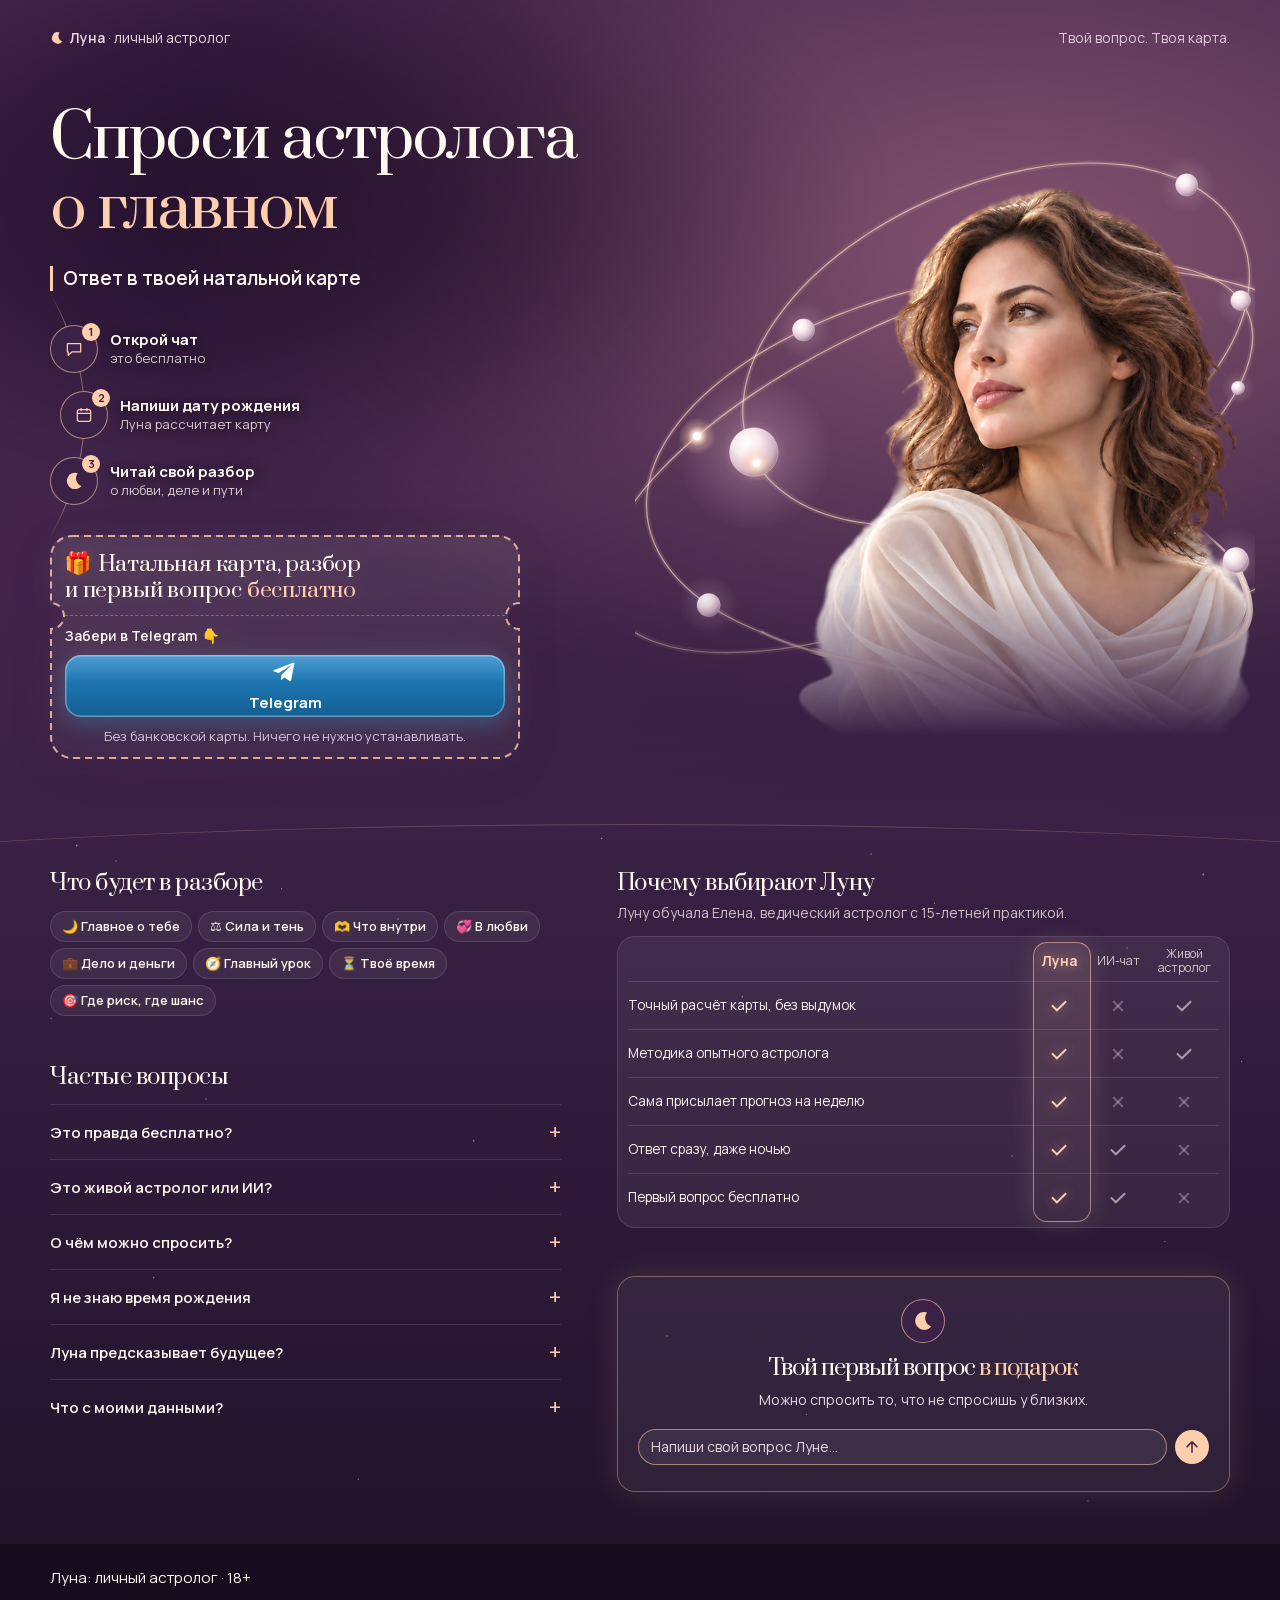
==== commit bf06d5fb: "Свой прыжок подарка вместо Noto Emoji Animation, без строки CC BY (как на Авито) Co-Authored-By: Cla" ====
--- a/index.html
+++ b/index.html
@@ -55,7 +55,7 @@
 </div>
 <div class="hsteps" id="hsteps"><svg class="side-arc" viewBox="0 0 64 100" preserveAspectRatio="none" aria-hidden="true"><path d="M0 0Q64 50 0 100"/></svg><ol class="side-steps" aria-label="Как это работает"><li><span class="step-node" aria-hidden="true"><svg><use href="#chat"/></svg><b class="step-num">1</b></span><span class="hs-text"><b class="s-full">Открой чат</b><span class="s-line">это бесплатно</span><b class="s-short">Открой чат</b></span></li><li><span class="step-node" aria-hidden="true"><svg><use href="#calendar"/></svg><b class="step-num">2</b></span><span class="hs-text"><b class="s-full">Напиши дату рождения</b><span class="s-line">Луна рассчитает карту</span><b class="s-short">Напиши дату</b></span></li><li><span class="step-node" aria-hidden="true"><svg><use href="#moon"/></svg><b class="step-num">3</b></span><span class="hs-text"><b class="s-full">Читай свой разбор</b><span class="s-line">о любви, деле и пути</span><b class="s-short">Читай разбор</b></span></li></ol></div>
 <div class="hero-action">
-<div class="cta-card" id="cta-card"><svg class="cta-deco" aria-hidden="true"><path/></svg><p class="cta-title" id="cta-title"><span class="cta-l1"><img class="cta-gift" src="[data-uri]" data-anim="[data-uri]" width="96" height="96" alt="">Натальная карта, разбор</span><span class="cta-l2">и первый вопрос <span class="cta-free">бесплатно</span></span></p><div class="cta-cut" aria-hidden="true"></div><p class="cta-hint">Забери в Telegram<span class="emoji emoji-end cta-point" aria-hidden="true">👇</span></p><div class="cta-row" role="group" aria-labelledby="cta-title"><a class="cta-btn" id="hero-primary" data-platform="telegram" href="https://t.me/AstroLunaai_bot?start=lp_site" target="_blank" rel="noopener"><svg aria-hidden="true"><use href="#tg"/></svg><span class="cta-name">Telegram</span></a></div><p class="micro-copy">Без банковской карты. Ничего не нужно устанавливать.</p></div>
+<div class="cta-card" id="cta-card"><svg class="cta-deco" aria-hidden="true"><path/></svg><p class="cta-title" id="cta-title"><span class="cta-l1"><img class="cta-gift" src="[data-uri]" width="96" height="96" alt="">Натальная карта, разбор</span><span class="cta-l2">и первый вопрос <span class="cta-free">бесплатно</span></span></p><div class="cta-cut" aria-hidden="true"></div><p class="cta-hint">Забери в Telegram<span class="emoji emoji-end cta-point" aria-hidden="true">👇</span></p><div class="cta-row" role="group" aria-labelledby="cta-title"><a class="cta-btn" id="hero-primary" data-platform="telegram" href="https://t.me/AstroLunaai_bot?start=lp_site" target="_blank" rel="noopener"><svg aria-hidden="true"><use href="#tg"/></svg><span class="cta-name">Telegram</span></a></div><p class="micro-copy">Без банковской карты. Ничего не нужно устанавливать.</p></div>
 
 </div>
 </section>
@@ -103,7 +103,7 @@
 </section>
 </div>
 </main>
-<footer class="footer shell"><p class="footer-brand">Луна: личный астролог · 18+</p><p hidden>Персональный ИИ-астролог в Telegram.</p><p hidden>Сервис для тех, кому есть 18.</p><p class="footer-credit">Анимированный эмодзи: <a href="https://googlefonts.github.io/noto-emoji-animation/" target="_blank" rel="noopener">Noto Emoji Animation</a>, Google, <a href="https://creativecommons.org/licenses/by/4.0/" target="_blank" rel="noopener">CC BY 4.0</a>, уменьшен.</p></footer>
+<footer class="footer shell"><p class="footer-brand">Луна: личный астролог · 18+</p><p hidden>Персональный ИИ-астролог в Telegram.</p><p hidden>Сервис для тех, кому есть 18.</p></footer>
 <div class="sticky-cta" id="sticky" hidden><div class="cta-row sticky-inner" role="group" aria-label="Мессенджеры"><a class="cta-btn" data-platform="telegram" href="https://t.me/AstroLunaai_bot?start=lp_site" target="_blank" rel="noopener"><svg aria-hidden="true"><use href="#tg"/></svg><span class="cta-name">Telegram</span></a></div></div>
 <aside class="telegram-help" id="telegram-help" aria-label="Помощь с открытием Telegram" hidden><button type="button" class="toast-close" id="close-help" aria-label="Закрыть подсказку">×</button><p>Telegram не открылся? Нажми кнопку ещё раз или найди в Telegram <strong>@AstroLunaai_bot</strong></p><button type="button" class="copy-button" id="copy-handle">Скопировать</button><p class="copy-status" id="copy-status" role="status" aria-live="polite"></p></aside>
 <noscript><p class="noscript">Telegram откроется по кнопке. Для выбора темы включи JavaScript.</p></noscript>
--- a/styles.css
+++ b/styles.css
@@ -264,3 +264,6 @@
 .cta-row{grid-template-columns:minmax(0,1fr)}
 .cta-btn{font-size:17px;gap:10px}
 .cta-btn svg{width:24px;height:24px}
+
+/* site-ig: своя анимация подарка */
+.cta-gift{transform-origin:50% 97%}.cta-gift.gift-live{animation:gift-hop 5.13s linear infinite}@keyframes gift-hop{0.0%{transform:translateY(0%) scaleY(1)}2.34%{transform:translateY(1.0%) scaleY(0.978)}3.51%{transform:translateY(1.0%) scaleY(0.89)}5.85%{transform:translateY(1.0%) scaleY(0.89)}7.02%{transform:translateY(-4.2%) scaleY(0.901)}8.19%{transform:translateY(-6.3%) scaleY(0.956)}10.53%{transform:translateY(-5.2%) scaleY(0.956)}11.7%{transform:translateY(1.0%) scaleY(0.956)}12.87%{transform:translateY(3.1%) scaleY(0.923)}14.04%{transform:translateY(3.1%) scaleY(0.923)}15.2%{transform:translateY(2.1%) scaleY(0.967)}16.37%{transform:translateY(-5.2%) scaleY(0.967)}17.54%{transform:translateY(-6.3%) scaleY(0.956)}18.71%{transform:translateY(-6.3%) scaleY(0.956)}19.88%{transform:translateY(-3.1%) scaleY(0.912)}21.05%{transform:translateY(2.1%) scaleY(0.934)}22.22%{transform:translateY(3.1%) scaleY(0.945)}24.56%{transform:translateY(2.1%) scaleY(0.945)}25.73%{transform:translateY(0%) scaleY(1.011)}26.9%{transform:translateY(0%) scaleY(1.022)}28.07%{transform:translateY(0%) scaleY(1.022)}29.24%{transform:translateY(1.0%) scaleY(1)}30.41%{transform:translateY(1.0%) scaleY(1.022)}31.58%{transform:translateY(0%) scaleY(1)}37.43%{transform:translateY(0%) scaleY(1)}38.6%{transform:translateY(0%) scaleY(0.989)}39.77%{transform:translateY(0%) scaleY(1)}100.0%{transform:translateY(0%) scaleY(1)}}@media(prefers-reduced-motion:reduce){.cta-gift.gift-live{animation:none}}
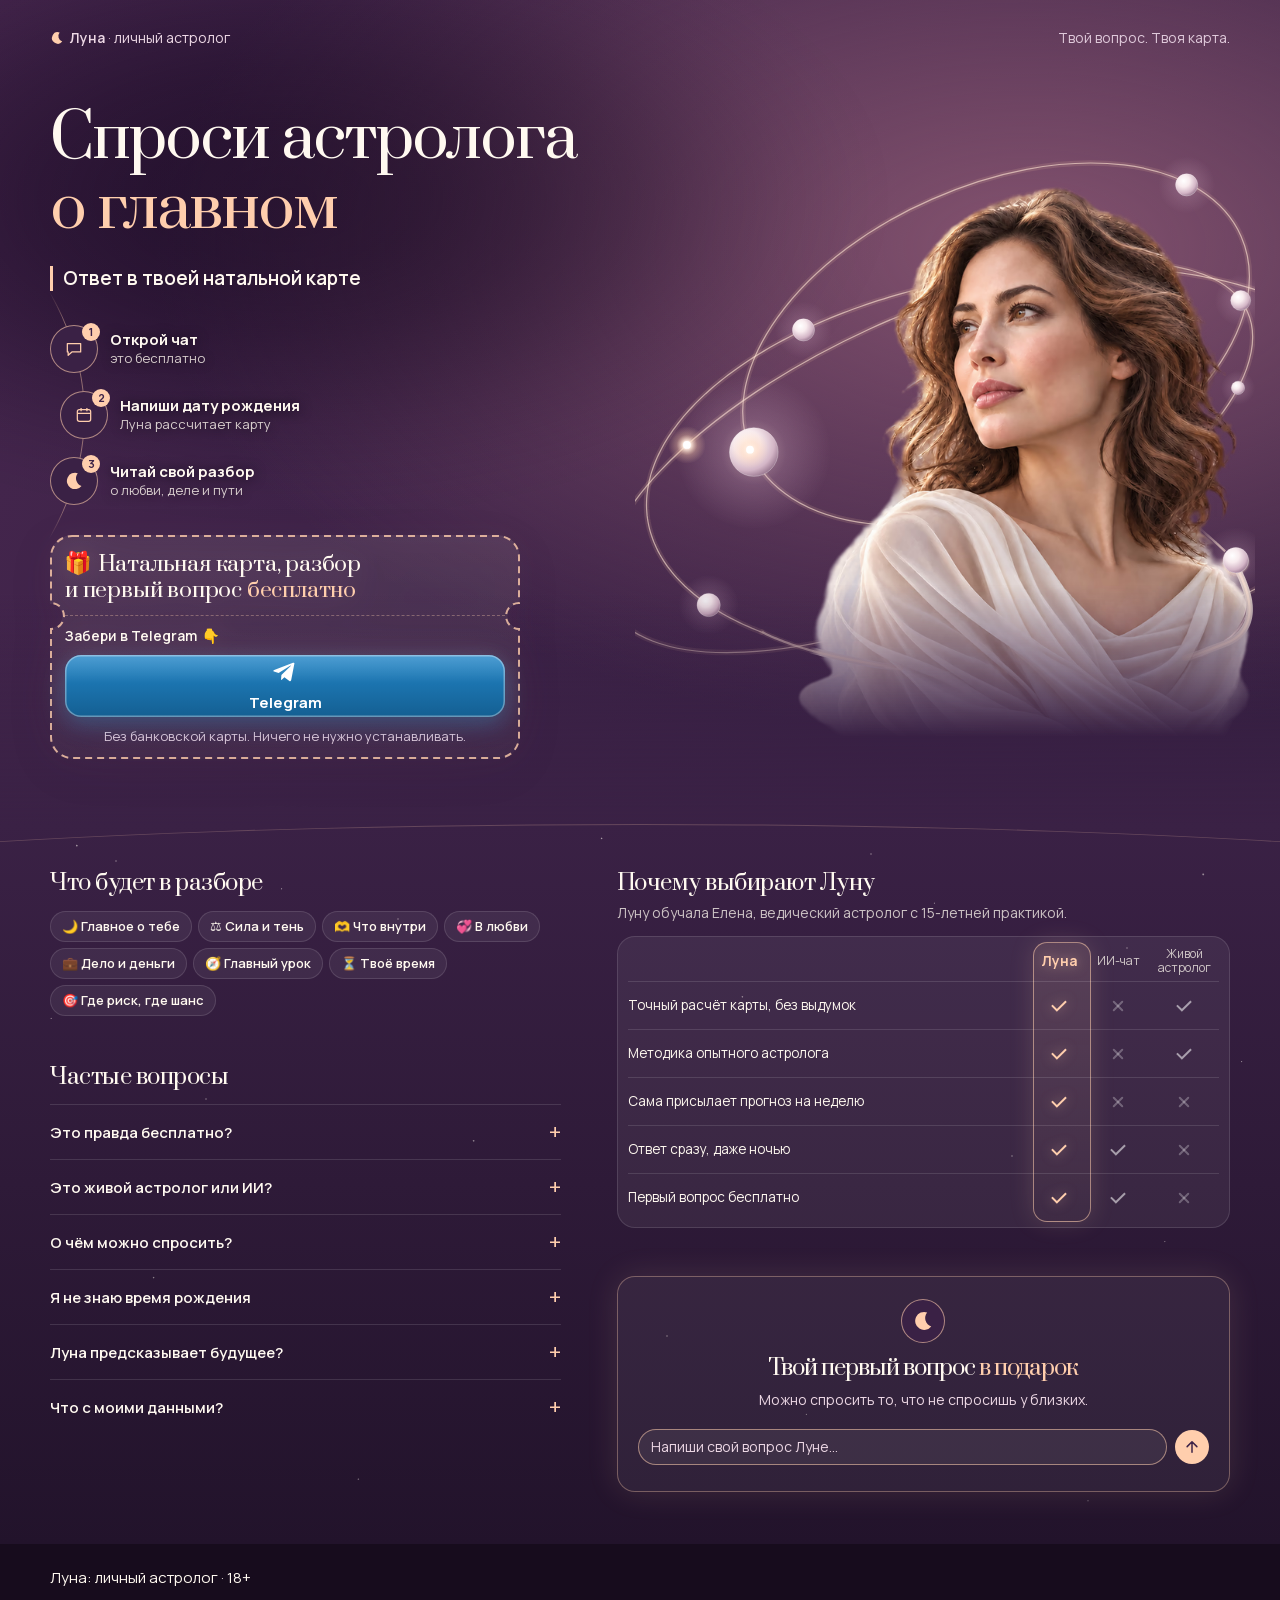
==== commit 9e9f6d42: "Метатег подтверждения домена Meta Co-Authored-By: Claude Opus 5.5 <noreply@anthropic.com>" ====
--- a/index.html
+++ b/index.html
@@ -2,6 +2,7 @@
 <html lang="ru" data-theme="dark">
 <head>
 <meta charset="utf-8">
+<meta name="facebook-domain-verification" content="kjhiqtzh9evs5a8xvoru9af90ps7b9" />
 <meta name="viewport" content="width=device-width,initial-scale=1,viewport-fit=cover">
 <meta name="theme-color" content="#3D2348">
 <title>Луна: личный астролог</title>
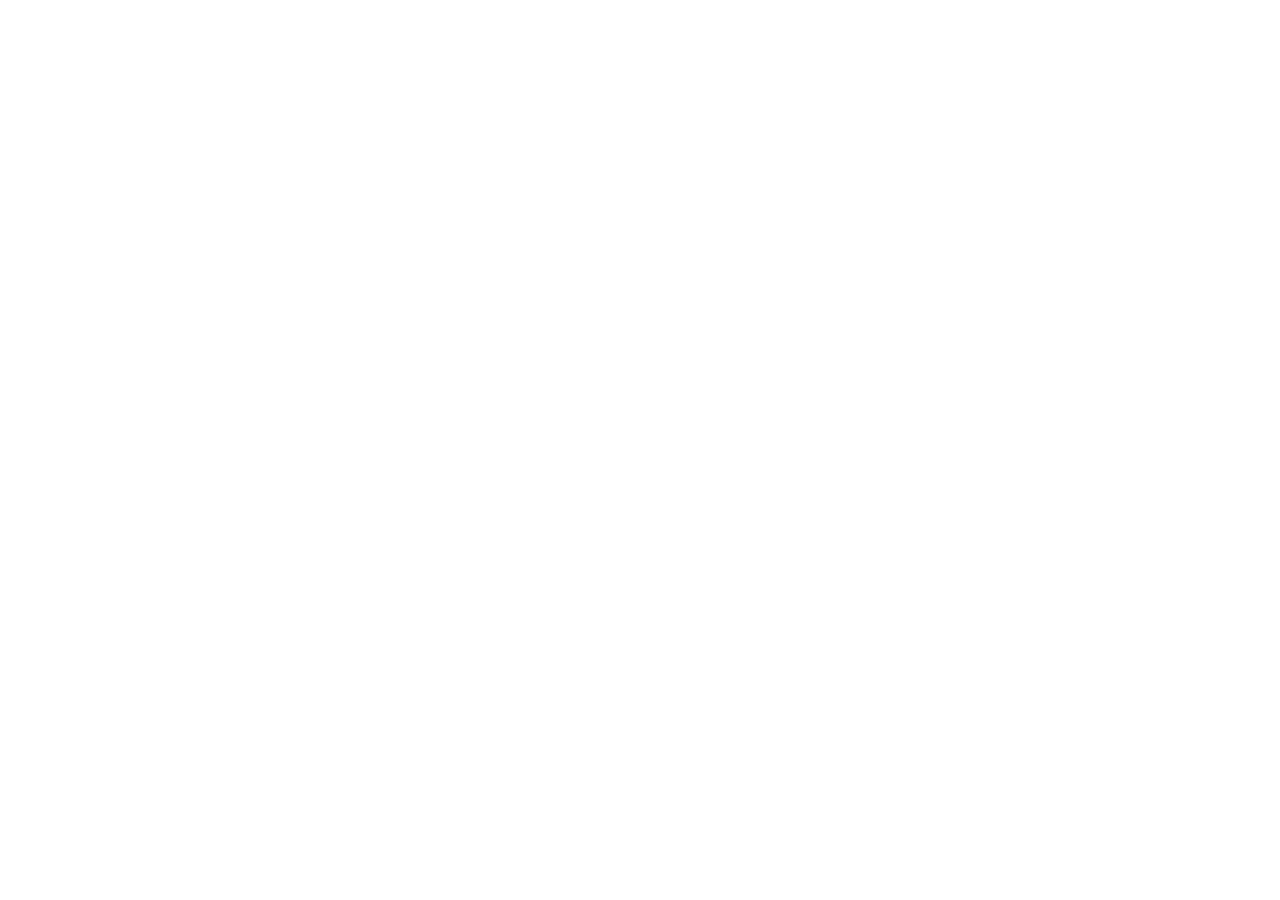
==== commit 87564051: "start.luna-astrolog.ru сразу в бота с меткой из ссылки (временно, пока нет SSL на основном адресе) C" ====
--- a/index.html
+++ b/index.html
@@ -1,112 +1,42 @@
 <!doctype html>
-<html lang="ru" data-theme="dark">
+<html lang="ru">
 <head>
 <meta charset="utf-8">
 <meta name="facebook-domain-verification" content="kjhiqtzh9evs5a8xvoru9af90ps7b9" />
 <meta name="viewport" content="width=device-width,initial-scale=1,viewport-fit=cover">
 <meta name="theme-color" content="#3D2348">
+<meta name="robots" content="noindex">
 <title>Луна: личный астролог</title>
-<meta name="description" content="Натальная карта за минуту. Разбор и первый вопрос бесплатно.">
-<meta property="og:type" content="website">
-<meta property="og:locale" content="ru_RU">
-<meta property="og:title" content="Луна: личный астролог">
-<meta property="og:description" content="Натальная карта за минуту. Разбор и первый вопрос бесплатно.">
-<meta property="og:url" content="https://luna-astrolog.ru/">
-<meta property="og:image" content="https://luna-astrolog.ru/assets/og-luna.jpg">
-<meta property="og:image:width" content="1200"><meta property="og:image:height" content="630">
-<meta name="twitter:card" content="summary_large_image">
-<link rel="icon" type="image/svg+xml" href="data:image/svg+xml,%3Csvg xmlns='http://www.w3.org/2000/svg' viewBox='0 0 32 32'%3E%3Crect width='32' height='32' rx='10' fill='%233D2348'/%3E%3Cpath d='M22 5A12 12 0 1 0 27 23 12 12 0 0 1 22 5' fill='%23FFCFAD'/%3E%3C/svg%3E">
-<link rel="preload" href="assets/fonts/prata-400.woff2" as="font" type="font/woff2" crossorigin>
-<script>if(new URLSearchParams(location.search).get('theme')==='light'){document.documentElement.dataset.theme='light';document.querySelector('meta[name="theme-color"]').content='#F7F5F2'}</script>
-<link rel="stylesheet" href="styles.css">
-<script type="module" src="app.js"></script>
+<script>
+// Сразу в бота. Метка из ссылки (?start=igt_1) уходит в бот как есть, без метки — lp_site.
+(function () {
+  var raw = new URLSearchParams(location.search).get('start') || '';
+  var code = /^[A-Za-z0-9_-]{1,64}$/.test(raw) ? raw : 'lp_site';
+  var url = 'https://t.me/AstroLunaai_bot?start=' + encodeURIComponent(code);
+  window.__bot = url;
+  location.replace(url);
+})();
+</script>
+<style>
+:root{--bg:#3D2348;--fg:#F6EEF6;--muted:#CDBBD2;--tg:#2AABEE}
+*{box-sizing:border-box}
+html,body{height:100%}
+body{margin:0;background:var(--bg);color:var(--fg);font:16px/1.5 system-ui,-apple-system,"Segoe UI",Roboto,sans-serif;display:grid;place-items:center;padding-left:max(16px,env(safe-area-inset-left,0px));padding-right:max(16px,env(safe-area-inset-right,0px))}
+main{display:grid;gap:14px;justify-items:center;text-align:center;max-width:22rem}
+.moon{font-size:40px;line-height:1}
+h1{margin:0;font-size:20px;font-weight:600}
+p{margin:0;color:var(--muted)}
+a.btn{display:block;width:100%;padding:16px 20px;border-radius:14px;background:var(--tg);color:#fff;text-decoration:none;font-weight:600;font-size:17px}
+a.btn:focus-visible{outline:3px solid #fff;outline-offset:3px}
+</style>
 </head>
 <body>
-<svg class="svg-defs" xmlns="http://www.w3.org/2000/svg" aria-hidden="true"><defs>
-<symbol id="moon" viewBox="0 0 32 32"><path d="M22 3.5A13.1 13.1 0 1 0 28 24 13.1 13.1 0 0 1 22 3.5Z" fill="currentColor"/></symbol>
-<symbol id="tg" viewBox="0 0 24 24"><path fill="currentColor" d="M21.4 3.4 18.2 20c-.2 1.1-.9 1.4-1.8.9l-5-3.7-2.4 2.3c-.3.3-.5.5-1 .5l.4-5.1L17.7 6c.4-.4-.1-.6-.6-.3L5.6 13 1 11.6c-1-.3-1-1 .2-1.5L20 2.8c.9-.3 1.7.2 1.4.6Z"/></symbol>
-<symbol id="vk" viewBox="0 0 24 24"><path fill="currentColor" d="M3 5h3c.2 5.5 2.6 8.2 4.4 8.8V5h2.9v5c1.8-.2 3.6-2.5 4.3-5h3c-.6 3-2.4 5.3-4 6.3 1.6.8 3.7 2.8 4.7 6.7H18c-.8-2.5-2.4-4.4-4.7-4.7V18h-.4C6.7 18 3.2 13.4 3 5Z"/></symbol>
-<symbol id="max" viewBox="0 0 24 24"><path fill="currentColor" fill-rule="evenodd" d="M12 1a11 11 0 0 1 0 22c-2.1 0-3.3-.3-4.8-1.5C5.8 23 2 24 2 21c0-3.1-2-5.3-2-9A11 11 0 0 1 12 1Zm0 5a6 6 0 0 0-6 5c-.5 2.6.2 6 .8 6.1.3 0 1-.4 1.5-1 .8.5 1.8.8 2.7.9a5.5 5.5 0 0 0 1-11Z"/></symbol>
-<symbol id="chat" viewBox="0 0 24 24"><path d="M4 5.5h16v10H9.5L5 19.5v-4H4Z" fill="none" stroke="currentColor" stroke-width="1.5" stroke-linejoin="round"/></symbol>
-<symbol id="calendar" viewBox="0 0 24 24"><g fill="none" stroke="currentColor" stroke-width="1.5"><rect x="4" y="5.5" width="16" height="14" rx="2.5"/><path d="M4 10h16M8.5 3.5v4M15.5 3.5v4"/></g></symbol>
-<symbol id="send" viewBox="0 0 24 24"><path d="M12 19V5M5.5 11.5 12 5l6.5 6.5" fill="none" stroke="currentColor" stroke-width="2" stroke-linecap="round" stroke-linejoin="round"/></symbol>
-<symbol id="t-orbit" viewBox="0 0 24 24"><g fill="none" stroke="currentColor" stroke-width="1.4"><circle cx="12" cy="12" r="3.2"/><ellipse cx="12" cy="12" rx="9.5" ry="4.2" transform="rotate(-25 12 12)"/></g><circle cx="20.6" cy="8" r="1.5" fill="currentColor"/></symbol>
-<symbol id="t-heart" viewBox="0 0 24 24"><path d="M12 20s-7.5-4.6-7.5-10.2A4.1 4.1 0 0 1 12 7.4a4.1 4.1 0 0 1 7.5 2.4C19.5 15.4 12 20 12 20Z" fill="none" stroke="currentColor" stroke-width="1.4" stroke-linejoin="round"/></symbol>
-<symbol id="t-shield" viewBox="0 0 24 24"><g fill="none" stroke="currentColor" stroke-width="1.4" stroke-linejoin="round" stroke-linecap="round"><path d="M12 3 5 6v5.5c0 4.3 3 7.9 7 9.5 4-1.6 7-5.2 7-9.5V6Z"/><path d="m8.8 12.2 2.3 2.3 4.3-4.6"/></g></symbol>
-<symbol id="chev" viewBox="0 0 24 24"><path d="m9 5 7 7-7 7" fill="none" stroke="currentColor" stroke-width="2.2" stroke-linecap="round" stroke-linejoin="round"/></symbol>
-<symbol id="check" viewBox="0 0 20 20"><path d="m4 10 4 4 8-8" fill="none" stroke="currentColor" stroke-width="1.8"/></symbol>
-<symbol id="spark" viewBox="0 0 24 24"><path d="m12 2 2.7 6.7L22 12l-7.3 3.3L12 22l-2.7-6.7L2 12l7.3-3.3Z" fill="none" stroke="currentColor" stroke-width="1.3"/></symbol>
-</defs></svg>
-<a class="skip-link" href="#hero-primary">К началу разговора</a>
 <main>
-<div class="hero-wrap" data-loop>
-<header class="header shell"><a class="brand" href="./" aria-label="Луна: личный астролог"><svg aria-hidden="true"><use href="#moon"/></svg><span class="wordmark">Луна<span class="brand-tail"> · личный астролог</span></span></a><span class="header-note">Твой вопрос. Твоя карта.</span></header>
-<section class="hero shell" id="hero" aria-labelledby="hero-title">
-<div class="hero-copy">
-<h1 id="hero-title"><span id="headline-main">Спроси астролога</span><span class="accent" id="headline-accent">о главном</span></h1>
-<p class="subtitle" id="hero-subtitle">Ответ в твоей натальной карте</p>
-</div>
-<div class="scene" aria-label="Пример знакомства с Луной">
-<div class="portrait" aria-hidden="true"><svg class="lp-orbits lp-back" viewBox="0 0 1122 1402" preserveAspectRatio="xMidYMin slice" aria-hidden="true"><defs><radialGradient id="pf" cx="36%" cy="32%" r="72%"><stop offset="0" stop-color="#FFFFFF"/><stop offset=".38" stop-color="#F8EBEE"/><stop offset=".78" stop-color="#D3B5C6"/><stop offset="1" stop-color="#9A7891"/></radialGradient><radialGradient id="pg"><stop offset="0" stop-color="#FFE3CF" stop-opacity=".9"/><stop offset=".42" stop-color="#F0C8DE" stop-opacity=".32"/><stop offset="1" stop-color="#F0C8DE" stop-opacity="0"/></radialGradient><radialGradient id="sg"><stop offset="0" stop-color="#FFFFFF"/><stop offset=".22" stop-color="#FFEBDD" stop-opacity=".95"/><stop offset=".55" stop-color="#FFCEAD" stop-opacity=".35"/><stop offset="1" stop-color="#FFCEAD" stop-opacity="0"/></radialGradient><path id="o0" d="M768.9 655.6A286.8 479.9 66.25 1 1 537.9 130.6A286.8 479.9 66.25 1 1 768.9 655.6Z"/><path id="o1" d="M229.0 914.2 L220.6 910.8 L212.3 907.4 L204.2 903.8 L196.2 900.2 L188.4 896.5 L180.7 892.7 L173.1 888.8 L165.8 884.8 L158.6 880.8 L151.5 876.6 L144.6 872.4 L137.9 868.1 L131.4 863.7 L125.0 859.3 L118.8 854.7 L112.8 850.1 L107.0 845.5 L101.3 840.7 L95.8 835.9 L90.5 831.0 L85.4 826.0 L80.5 821.0 L75.7 815.9 L71.2 810.8 L66.8 805.6 L62.6 800.3 L58.6 795.0 L54.9 789.6 L51.3 784.2 L47.9 778.7 L44.7 773.1 L41.7 767.5 L38.9 761.9 L36.3 756.2 L33.9 750.5 L31.7 744.7 L29.7 738.9 L27.9 733.1 L26.3 727.2 L24.9 721.3 L23.7 715.3 L22.7 709.3 L21.9 703.3 L21.4 697.3 L21.0 691.2 L20.8 685.1 L20.9 679.0 L21.1 672.8 L21.6 666.7 L22.3 660.5 L23.1 654.3 L24.2 648.1 L25.5 641.9 L27.0 635.7 L28.6 629.4 L30.5 623.2 L32.6 617.0 L34.9 610.7 L37.4 604.5 L40.1 598.2 L43.0 592.0 L46.1 585.8 L49.4 579.6 L52.8 573.3 L56.5 567.1 L60.4 560.9 L64.5 554.8 L68.7 548.6 L73.2 542.5 L77.8 536.4 L82.6 530.3 L87.6 524.2 L92.8 518.2 L98.2 512.1 L103.8 506.2 L109.5 500.2 L115.5 494.3 L121.6 488.4 L127.8 482.6 L134.3 476.8 L140.9 471.0 L147.7 465.3 L154.6 459.6 L161.8 454.0 L169.0 448.4 L176.5 442.8 L184.1 437.4 L191.8 431.9 L199.7 426.6 L207.8 421.2 L216.0 416.0 L224.4 410.8 L232.9 405.6 L241.5 400.5 L250.3 395.5 L259.2 390.6 L268.2 385.7 L277.4 380.9 L286.7 376.1 L296.1 371.5 L305.7 366.9 L315.3 362.4 L325.1 357.9 L335.0 353.5 L345.0 349.2 L355.1 345.0 L365.3 340.9 L375.6 336.8 L386.0 332.9 L396.6 329.0 L407.1 325.2 L417.8 321.5 L428.6 317.9 L439.4 314.3 L450.4 310.9 L461.4 307.5 L472.4 304.3 L483.6 301.1 L494.8 298.1 L506.1 295.1 L517.4 292.2 L528.8 289.4 L540.2 286.7 L551.7 284.2 L563.2 281.7 L574.7 279.3 L586.3 277.0 L598.0 274.8 L609.6 272.7 L621.3 270.8 L633.0 268.9 L644.7 267.1 L656.5 265.5 L668.2 263.9 L680.0 262.5 L691.8 261.1 L703.5 259.9 L715.3 258.7 L727.0 257.7 L738.8 256.8 L750.5 256.0 L762.2 255.3 L773.9 254.7 L785.6 254.2 L797.3 253.8 L808.9 253.6 L820.5 253.4 L832.0 253.4 L843.5 253.4 L855.0 253.6 L866.4 253.9 L877.7 254.2 L889.0 254.7 L900.2 255.3 L911.4 256.1 L922.5 256.9 L933.6 257.8 L944.5 258.8 L955.4 260.0 L966.2 261.2 L977.0 262.6 L987.6 264.1 L998.2 265.6 L1008.6 267.3 L1019.0 269.1 L1029.3 271.0 L1039.4 272.9 L1049.5 275.0 L1059.5 277.2 L1069.3 279.5 L1079.0 281.9 L1088.6 284.4 L1098.1 287.0 L1107.5 289.7 L1116.8 292.5 L1125.9 295.4 L1134.9 298.3 L1143.7 301.4 L1152.4 304.6 L1161.0 307.9 L1169.4 311.2 L1177.7 314.7 L1185.9 318.2 L1193.8 321.8 L1201.7 325.6 L1209.4 329.4 L1216.9 333.3 L1224.3 337.2 L1231.5 341.3 L1238.5 345.4 L1245.4 349.7 L1252.1 354.0 L1258.6 358.3 L1265.0 362.8 L1271.2 367.3 L1277.2 371.9 L1283.1 376.6 L1288.7 381.4 L1294.2 386.2 L1299.5 391.1 L1304.6 396.0 L1309.6 401.0 L1314.3 406.1 L1318.9 411.3 L1323.2 416.5 L1327.4 421.7 L1331.4 427.1 L1335.2 432.5 L1338.8 437.9 L1342.2 443.4 L1345.4 448.9 L1348.4 454.5 L1351.2 460.1 L1353.8 465.8 L1356.2 471.6 L1358.4 477.3 L1360.4 483.1 L1362.2 489.0 L1363.8 494.9 L1365.2 500.8 L1366.3 506.7 L1367.3 512.7 L1368.1 518.7 L1368.7 524.8 L1369.0 530.9 L1369.2 537.0 L1369.1 543.1 L1368.9 549.2 L1368.4 555.4 L1367.8 561.5 L1366.9 567.7 L1365.8 573.9 L1364.6 580.2 L1363.1 586.4 L1361.4 592.6 L1359.5 598.8 L1357.4 605.1 L1355.1 611.3 L1352.6 617.6 L1350.0 623.8 L1347.1 630.0 L1344.0 636.3 L1340.7 642.5 L1337.2 648.7 L1333.5 654.9 L1329.6 661.1 L1325.6 667.3 L1321.3 673.4 L1316.9 679.6 L1312.2 685.7 L1307.4 691.8 L1302.4 697.8 L1297.2 703.9 L1291.8 709.9 L1286.2 715.9 L1280.5 721.8 L1274.6 727.8 L1268.5 733.6 L1262.2 739.5 L1255.8 745.3 L1249.1 751.1 L1242.3 756.8 L1235.4 762.5 L1228.3 768.1 L1221.0 773.7 L1213.6 779.2 L1206.0 784.7 L1198.2 790.1 L1190.3 795.5 L1182.2 800.8 L1174.0 806.1 L1165.7 811.3 L1157.2 816.4 L1148.5 821.5 L1139.8 826.5 L1130.9 831.5 L1121.8 836.4 L1112.6 841.2 L1103.3 845.9 L1093.9 850.6 L1084.4 855.2 L1074.7 859.7 L1064.9 864.2 L1055.0 868.5 L1045.0 872.8 L1034.9 877.0 L1024.7 881.2 L1014.4 885.2 L1004.0 889.2 L993.5 893.1 L982.9 896.9 L972.2 900.6 L961.4 904.2 L950.6 907.7 L939.7 911.2 L928.7 914.5 L917.6 917.8 L906.4 920.9 L895.2 924.0 L884.0 927.0 L872.7 929.9 L861.3 932.6 L849.9 935.3 L838.4 937.9 L826.9 940.4 L815.3 942.8 L803.7 945.0 L792.1 947.2 L780.4 949.3 L768.7 951.3 L757.0 953.2 L745.3 954.9 L733.6 956.6 L721.8 958.1 L710.0 959.6 L698.3 960.9 L686.5 962.2 L674.7 963.3 L663.0 964.3 L651.2 965.3 L639.5 966.1 L627.8 966.8"/><path id="o2" d="M637.2 831.1A255.9 635.3 65.35 1 1 423.6 365.9A255.9 635.3 65.35 1 1 637.2 831.1Z"/></defs><g class="lp-halo"><use href="#o0"/><use href="#o1"/><use href="#o2"/></g><g class="lp-line"><use href="#o0"/><use href="#o1"/><use href="#o2"/></g><circle class="lp-glowdot" cx="998.3" cy="104.7" r="52" fill="url(#pg)" style="--d:4.2s;--dl:-0.0s"/><circle class="lp-pearl" cx="998.3" cy="104.7" r="20" fill="url(#pf)"/><circle class="lp-glowdot" cx="1096.1" cy="313.9" r="47" fill="url(#pg)" style="--d:4.9s;--dl:-0.9s"/><circle class="lp-pearl" cx="1096.1" cy="313.9" r="18" fill="url(#pf)"/><circle class="lp-glowdot" cx="304.9" cy="367.2" r="52" fill="url(#pg)" style="--d:5.6s;--dl:-1.8s"/><circle class="lp-pearl" cx="304.9" cy="367.2" r="20" fill="url(#pf)"/><circle class="lp-glowdot big" cx="215.0" cy="588.2" r="141" fill="url(#pg)" style="--d:6.3s;--dl:-2.7s"/><circle class="lp-pearl" cx="215.0" cy="588.2" r="44" fill="url(#pf)"/><circle class="lp-glowdot" cx="1091.2" cy="472.0" r="31" fill="url(#pg)" style="--d:7.0s;--dl:-3.6s"/><circle class="lp-pearl" cx="1091.2" cy="472.0" r="12" fill="url(#pf)"/><circle class="lp-glowdot" cx="133.3" cy="865.0" r="55" fill="url(#pg)" style="--d:7.7s;--dl:-4.5s"/><circle class="lp-pearl" cx="133.3" cy="865.0" r="21" fill="url(#pf)"/><g class="lp-star"><g class="lp-star-body"><circle r="34" fill="url(#sg)"/><circle r="7" fill="#FFFFFF"/></g><animateMotion dur="26s" begin="-4s" repeatCount="indefinite" keyPoints="0;1" keyTimes="0;1" calcMode="linear"><mpath href="#o0"/></animateMotion></g><g class="lp-star"><g class="lp-star-body"><circle r="34" fill="url(#sg)"/><circle r="7" fill="#FFFFFF"/></g><animateMotion dur="34s" begin="-19s" repeatCount="indefinite" keyPoints="1;0" keyTimes="0;1" calcMode="linear"><mpath href="#o2"/></animateMotion></g><g class="lp-mpearl" data-orbit="o0"><circle class="lp-mglow" r="24" fill="url(#pg)"/><circle class="lp-mcore" r="9" fill="url(#pf)"/></g><g class="lp-mpearl" data-orbit="o1"><circle class="lp-mglow" r="24" fill="url(#pg)"/><circle class="lp-mcore" r="9" fill="url(#pf)"/></g><g class="lp-mpearl" data-orbit="o2"><circle class="lp-mglow" r="24" fill="url(#pg)"/><circle class="lp-mcore" r="9" fill="url(#pf)"/></g></svg><picture>
-<source media="(max-width:899px)" type="image/avif" srcset="assets/portrait/woman-clean-480.avif 480w, assets/portrait/woman-clean-800.avif 800w, assets/portrait/woman-clean-1122.avif 1122w, assets/portrait/woman-clean-1320.avif 1320w" sizes="(max-width:899px) 100vw, 560px">
-<source media="(max-width:899px)" type="image/webp" srcset="assets/portrait/woman-clean-480.webp 480w, assets/portrait/woman-clean-800.webp 800w, assets/portrait/woman-clean-1122.webp 1122w, assets/portrait/woman-clean-1320.webp 1320w" sizes="(max-width:899px) 100vw, 560px">
-<source type="image/avif" srcset="assets/portrait/woman-clean-480.avif 480w, assets/portrait/woman-clean-800.avif 800w, assets/portrait/woman-clean-1122.avif 1122w, assets/portrait/woman-clean-1320.avif 1320w" sizes="(max-width:899px) 100vw, 560px">
-<img src="assets/portrait/woman-clean-800.webp" srcset="assets/portrait/woman-clean-480.webp 480w, assets/portrait/woman-clean-800.webp 800w, assets/portrait/woman-clean-1122.webp 1122w, assets/portrait/woman-clean-1320.webp 1320w" sizes="(max-width:899px) 100vw, 560px" width="1122" height="1402" alt="" fetchpriority="high" decoding="async">
-</picture><svg class="lp-orbits lp-front" viewBox="0 0 1122 1402" preserveAspectRatio="xMidYMin slice" aria-hidden="true"><defs><linearGradient id="fl" gradientUnits="userSpaceOnUse" x1="410" y1="968" x2="488" y2="980"><stop offset="0" stop-color="#FFE5D3"/><stop offset="1" stop-color="#FFE5D3" stop-opacity="0"/></linearGradient><linearGradient id="fu" gradientUnits="userSpaceOnUse" x1="1020" y1="724" x2="1058" y2="758"><stop offset="0" stop-color="#FFE5D3" stop-opacity="0"/><stop offset="1" stop-color="#FFE5D3"/></linearGradient><linearGradient id="fs" gradientUnits="userSpaceOnUse" x1="1045" y1="944" x2="990" y2="962"><stop offset="0" stop-color="#FFE5D3"/><stop offset="1" stop-color="#FFE5D3" stop-opacity="0"/></linearGradient><linearGradient id="cl" gradientUnits="userSpaceOnUse" x1="316" y1="946" x2="490" y2="980"><stop offset="0" stop-color="#E3D7D8" stop-opacity="0"/><stop offset=".12" stop-color="#E3D7D8"/><stop offset=".6" stop-color="#E3D7D8"/><stop offset="1" stop-color="#E3D7D8" stop-opacity="0"/></linearGradient><linearGradient id="cs" gradientUnits="userSpaceOnUse" x1="1040" y1="946" x2="988" y2="963"><stop offset="0" stop-color="#DCCFCD"/><stop offset="1" stop-color="#DCCFCD" stop-opacity="0"/></linearGradient></defs><path class="lp-cover" d="M316.0 946.3 L320.1 947.3 L324.3 948.3 L328.5 949.3 L332.7 950.3 L336.8 951.3 L341.0 952.4 L345.2 953.4 L349.3 954.4 L353.5 955.4 L357.7 956.4 L361.9 957.4 L366.0 958.4 L370.2 959.4 L374.4 960.4 L378.6 961.3 L382.8 962.3 L387.0 963.3 L391.2 964.2 L395.4 965.1 L399.6 966.1 L403.8 967.0 L408.0 967.8 L412.2 968.7 L416.4 969.6 L420.6 970.4 L424.8 971.2 L429.0 972.0 L433.2 972.7 L437.5 973.5 L441.7 974.2 L445.9 974.9 L450.2 975.5 L454.4 976.1 L458.7 976.7 L462.9 977.3 L467.2 977.8 L471.4 978.3 L475.7 978.8 L480.0 979.2" style="stroke:url(#cl)"/><path class="lp-cover" d="M1093.2 806.2 L1094.7 809.4 L1096.3 812.7 L1097.8 816.0 L1099.3 819.5 L1100.7 823.1 L1102.2 826.7 L1103.5 830.5 L1104.9 834.2 L1106.1 838.0 L1107.3 841.9 L1108.3 845.8 L1109.3 849.7 L1110.1 853.7 L1110.9 857.6 L1111.4 861.6 L1111.9 865.6 L1112.1 869.5 L1112.2 873.4 L1112.1 877.3 L1111.8 881.2 L1111.3 885.0 L1110.6 888.7 L1109.6 892.4 L1108.5 896.1 L1107.1 899.6 L1105.5 903.0 L1103.7 906.4 L1101.7 909.6 L1099.6 912.6 L1097.2 915.6 L1094.6 918.4 L1091.9 921.0 L1089.0 923.4 L1085.9 925.7 L1082.6 927.7 L1079.2 929.7 L1075.7 931.4 L1072.1 933.1 L1068.5 934.7 L1064.7 936.1 L1061.0 937.6 L1057.2 939.0 L1053.5 940.4 L1049.8 941.7 L1046.1 943.1 L1042.5 944.5 L1038.9 945.9 L1035.3 947.3 L1031.7 948.7 L1028.1 950.1 L1024.5 951.5 L1020.9 952.8 L1017.3 954.1 L1013.7 955.4 L1010.1 956.6 L1006.4 957.8 L1002.6 958.9 L998.8 960.0 L995.0 961.0" style="stroke:url(#cs)"/><g class="lp-halo"><path d="M229.8 914.0 L233.7 915.9 L237.7 917.8 L241.7 919.6 L245.7 921.5 L249.7 923.2 L253.7 925.0 L257.8 926.6 L261.9 928.3 L265.9 929.9 L270.0 931.5 L274.1 933.0 L278.3 934.5 L282.4 936.0 L286.5 937.4 L290.7 938.8 L294.9 940.2 L299.1 941.5 L303.3 942.9 L307.5 944.1 L311.7 945.4 L315.9 946.6 L320.2 947.8 L324.4 949.0 L328.7 950.1 L332.9 951.2 L337.2 952.3 L341.5 953.4 L345.7 954.4 L350.0 955.5 L354.3 956.5 L358.6 957.4 L362.9 958.4 L367.3 959.3 L371.6 960.3 L375.9 961.2 L380.2 962.1 L384.5 962.9 L388.9 963.8 L393.2 964.7 L397.5 965.5 L401.9 966.3 L406.2 967.1 L410.6 967.9 L414.9 968.7 L419.2 969.5 L423.6 970.3 L427.9 971.0 L432.2 971.8 L436.6 972.6 L440.9 973.3 L445.2 974.1 L449.6 974.8 L453.9 975.5 L458.2 976.3 L462.5 977.0 L466.8 977.7 L471.2 978.5 L475.5 979.2 L479.8 980.0"/><path d="M1093.2 806.2 L1094.7 809.4 L1096.3 812.7 L1097.8 816.0 L1099.3 819.5 L1100.7 823.1 L1102.2 826.7 L1103.5 830.5 L1104.9 834.2 L1106.1 838.0 L1107.3 841.9 L1108.3 845.8 L1109.3 849.7 L1110.1 853.7 L1110.9 857.6 L1111.4 861.6 L1111.9 865.6 L1112.1 869.5 L1112.2 873.4 L1112.1 877.3 L1111.8 881.2 L1111.3 885.0 L1110.6 888.7 L1109.6 892.4 L1108.5 896.1 L1107.1 899.6 L1105.5 903.0 L1103.7 906.4 L1101.7 909.6 L1099.6 912.6 L1097.2 915.6 L1094.6 918.4 L1091.9 921.0 L1089.0 923.4 L1085.9 925.7 L1082.6 927.7 L1079.2 929.7 L1075.7 931.4 L1072.1 933.1 L1068.5 934.7 L1064.7 936.1 L1061.0 937.6 L1057.2 939.0 L1053.5 940.4 L1049.8 941.7 L1046.1 943.1 L1042.5 944.5 L1038.9 945.9 L1035.3 947.3 L1031.7 948.7 L1028.1 950.1 L1024.5 951.5 L1020.9 952.8 L1017.3 954.1 L1013.7 955.4 L1010.1 956.6 L1006.4 957.8 L1002.6 958.9 L998.8 960.0 L995.0 961.0"/></g><path class="lp-line" d="M229.8 914.0 L233.7 915.9 L237.7 917.8 L241.7 919.6 L245.7 921.5 L249.7 923.2 L253.7 925.0 L257.8 926.6 L261.9 928.3 L265.9 929.9 L270.0 931.5 L274.1 933.0 L278.3 934.5 L282.4 936.0 L286.5 937.4 L290.7 938.8 L294.9 940.2 L299.1 941.5 L303.3 942.9 L307.5 944.1 L311.7 945.4 L315.9 946.6 L320.2 947.8 L324.4 949.0 L328.7 950.1 L332.9 951.2 L337.2 952.3 L341.5 953.4 L345.7 954.4 L350.0 955.5 L354.3 956.5 L358.6 957.4 L362.9 958.4 L367.3 959.3 L371.6 960.3 L375.9 961.2 L380.2 962.1 L384.5 962.9 L388.9 963.8 L393.2 964.7 L397.5 965.5 L401.9 966.3 L406.2 967.1 L410.6 967.9 L414.9 968.7 L419.2 969.5 L423.6 970.3 L427.9 971.0 L432.2 971.8 L436.6 972.6 L440.9 973.3 L445.2 974.1 L449.6 974.8 L453.9 975.5 L458.2 976.3 L462.5 977.0 L466.8 977.7 L471.2 978.5 L475.5 979.2 L479.8 980.0" style="stroke:url(#fl)"/><path class="lp-line" d="M1093.2 806.2 L1094.7 809.4 L1096.3 812.7 L1097.8 816.0 L1099.3 819.5 L1100.7 823.1 L1102.2 826.7 L1103.5 830.5 L1104.9 834.2 L1106.1 838.0 L1107.3 841.9 L1108.3 845.8 L1109.3 849.7 L1110.1 853.7 L1110.9 857.6 L1111.4 861.6 L1111.9 865.6 L1112.1 869.5 L1112.2 873.4 L1112.1 877.3 L1111.8 881.2 L1111.3 885.0 L1110.6 888.7 L1109.6 892.4 L1108.5 896.1 L1107.1 899.6 L1105.5 903.0 L1103.7 906.4 L1101.7 909.6 L1099.6 912.6 L1097.2 915.6 L1094.6 918.4 L1091.9 921.0 L1089.0 923.4 L1085.9 925.7 L1082.6 927.7 L1079.2 929.7 L1075.7 931.4 L1072.1 933.1 L1068.5 934.7 L1064.7 936.1 L1061.0 937.6 L1057.2 939.0 L1053.5 940.4 L1049.8 941.7 L1046.1 943.1 L1042.5 944.5 L1038.9 945.9 L1035.3 947.3 L1031.7 948.7 L1028.1 950.1 L1024.5 951.5 L1020.9 952.8 L1017.3 954.1 L1013.7 955.4 L1010.1 956.6 L1006.4 957.8 L1002.6 958.9 L998.8 960.0 L995.0 961.0" style="stroke:url(#fs)"/><path class="lp-line" d="M1022.0 726.0 L1024.4 728.2 L1026.9 730.4 L1029.3 732.5 L1031.8 734.7 L1034.2 736.9 L1036.7 739.1 L1039.1 741.3 L1041.6 743.5 L1044.0 745.6 L1046.5 747.8 L1048.9 750.0 L1051.3 752.2 L1053.7 754.5 L1056.1 756.7 L1058.5 758.9 L1060.9 761.2 L1063.3 763.4 L1065.7 765.7 L1068.0 768.0" style="stroke:url(#fu)"/><circle class="lp-glowdot" cx="1087.3" cy="784.0" r="60" fill="url(#pg)" style="--d:5.3s;--dl:-2.4s"/><circle class="lp-pearl" cx="1087.3" cy="784.0" r="23" fill="url(#pf)"/></svg></div>
-</div>
-<div class="hsteps" id="hsteps"><svg class="side-arc" viewBox="0 0 64 100" preserveAspectRatio="none" aria-hidden="true"><path d="M0 0Q64 50 0 100"/></svg><ol class="side-steps" aria-label="Как это работает"><li><span class="step-node" aria-hidden="true"><svg><use href="#chat"/></svg><b class="step-num">1</b></span><span class="hs-text"><b class="s-full">Открой чат</b><span class="s-line">это бесплатно</span><b class="s-short">Открой чат</b></span></li><li><span class="step-node" aria-hidden="true"><svg><use href="#calendar"/></svg><b class="step-num">2</b></span><span class="hs-text"><b class="s-full">Напиши дату рождения</b><span class="s-line">Луна рассчитает карту</span><b class="s-short">Напиши дату</b></span></li><li><span class="step-node" aria-hidden="true"><svg><use href="#moon"/></svg><b class="step-num">3</b></span><span class="hs-text"><b class="s-full">Читай свой разбор</b><span class="s-line">о любви, деле и пути</span><b class="s-short">Читай разбор</b></span></li></ol></div>
-<div class="hero-action">
-<div class="cta-card" id="cta-card"><svg class="cta-deco" aria-hidden="true"><path/></svg><p class="cta-title" id="cta-title"><span class="cta-l1"><img class="cta-gift" src="[data-uri]" width="96" height="96" alt="">Натальная карта, разбор</span><span class="cta-l2">и первый вопрос <span class="cta-free">бесплатно</span></span></p><div class="cta-cut" aria-hidden="true"></div><p class="cta-hint">Забери в Telegram<span class="emoji emoji-end cta-point" aria-hidden="true">👇</span></p><div class="cta-row" role="group" aria-labelledby="cta-title"><a class="cta-btn" id="hero-primary" data-platform="telegram" href="https://t.me/AstroLunaai_bot?start=lp_site" target="_blank" rel="noopener"><svg aria-hidden="true"><use href="#tg"/></svg><span class="cta-name">Telegram</span></a></div><p class="micro-copy">Без банковской карты. Ничего не нужно устанавливать.</p></div>
-
-</div>
-</section>
-</div>
-<div class="content-wrap" data-loop><div class="stars" aria-hidden="true"><i style="left:9%;top:5%;--tw:4.2s;--tw-delay:0s"></i><i style="left:31%;top:13%;--tw:3.4s;--tw-delay:1.1s"></i><i style="left:68%;top:4%;--tw:5.2s;--tw-delay:0.6s"></i><i style="left:88%;top:17%;--tw:3.8s;--tw-delay:2s"></i><i style="left:16%;top:38%;--tw:4.6s;--tw-delay:1.6s"></i><i style="left:79%;top:46%;--tw:3.1s;--tw-delay:0.3s"></i><i style="left:52%;top:71%;--tw:5.6s;--tw-delay:2.4s"></i></div>
-<section class="offer-section shell" aria-labelledby="offer-title" hidden><div class="offer-card"><p class="section-kicker">Твоё знакомство с Луной</p><h2 id="offer-title">Бесплатно при знакомстве</h2><ul class="offer-list"><li><svg aria-hidden="true"><use href="#check"/></svg>Натальная карта за 1 минуту</li><li><svg aria-hidden="true"><use href="#check"/></svg>Подробный разбор карты</li><li><svg aria-hidden="true"><use href="#check"/></svg>Ответ на твой первый вопрос</li></ul></div></section>
-<section class="how shell section" aria-labelledby="how-title" hidden><p class="section-kicker">Всё начинается с разговора</p><h2 id="how-title">Как это работает</h2><ol class="steps"><li><span class="step-number">01</span><div><h3>Открой Луну</h3><p>Нажми кнопку. Откроется чат с Луной.</p></div></li><li><span class="step-number">02</span><div><h3>Расскажи о рождении</h3><p>Напиши дату, время и город рождения. Точное время делает карту точнее. Если его нет, Луна построит карту по дате и городу.</p></div></li><li><span class="step-number">03</span><div><h3>Получи свой разбор</h3><p>Через минуту получишь карту, разбор и ответ на первый вопрос.</p></div></li></ol></section>
-<section class="example-section section" aria-labelledby="example-title" hidden><div class="shell example-grid"><div class="example-intro"><p class="section-kicker">Лично про тебя</p><h2 id="example-title">Так начинается<br>твой разбор</h2><p class="section-description">Луна связывает карту с твоей жизнью. Понятно, тепло, в разговоре.</p><p class="sample-caption">Пример для вымышленных данных рождения</p></div><div class="example-chat">
-<div class="natal-card"><div class="card-brand"><svg aria-hidden="true"><use href="#moon"/></svg>Луна: личный астролог</div><div class="natal-copy"><h3>Анна,<br>твоя Луна в Раке</h3><p>Чувствуешь глубже,<br>чем показываешь</p><span>Асцендент в Весах</span></div><svg class="natal-orbits" viewBox="0 0 220 260" aria-hidden="true"><defs><radialGradient id="pearl"><stop offset="0" stop-color="#FFFDF9"/><stop offset=".5" stop-color="#E9DDE5"/><stop offset="1" stop-color="#B7A7BC"/></radialGradient></defs><g fill="none" stroke="#A99BAE" stroke-width="1"><ellipse cx="128" cy="126" rx="68" ry="111" transform="rotate(32 128 126)"/><ellipse cx="128" cy="126" rx="99" ry="48" transform="rotate(-28 128 126)"/><ellipse cx="128" cy="126" rx="82" ry="66" transform="rotate(59 128 126)"/></g><circle cx="128" cy="126" r="29" fill="url(#pearl)" stroke="#C8B6C3"/><circle cx="178" cy="43" r="9" fill="url(#pearl)"/><circle cx="62" cy="192" r="7" fill="url(#pearl)"/></svg></div>
-<div class="message"><span class="message-author"><span class="emoji" aria-hidden="true">🌙</span>Луна</span><p>Анна, Луна в Раке часто говорит о чуткости. Ты можешь замечать настроение близких раньше, чем они о нём скажут.</p></div>
-<div class="message"><p>И при этом не сразу показывать, что происходит внутри. Иногда хочется, чтобы тебя поняли без объяснений.</p></div>
-<div class="message"><p>Можем посмотреть, как это проявляется в твоих отношениях. Что сейчас волнует больше всего?</p></div>
-</div></div></section>
-<section class="expert-section shell section" aria-labelledby="expert-title" hidden><div class="expert-icon" aria-hidden="true"><svg><use href="#spark"/></svg></div><div><p class="section-kicker">Человек за методикой</p><h2 id="expert-title">Луну обучала Елена</h2><p class="expert-sub">Ведический астролог, 15 лет практики.</p><p>Методика ответов Луны создана вместе с ней. Отвечает Луна, сразу и в любое время.</p><p class="quiet">Елена лично переписку не ведёт.</p><details class="about" hidden><summary>Как устроена Луна</summary><p>Луна рассчитывает карту по данным рождения и отвечает с помощью ИИ. Методика создана с участием Елены, практикующего ведического астролога.</p></details></div></section>
-<section class="faq shell section" aria-labelledby="faq-title" hidden><p class="section-kicker">Можно спросить</p><h2 id="faq-title">Перед знакомством</h2><div class="faq-list">
-<details><summary>Это правда бесплатно?</summary><p>Да. Карта, разбор и ответ на первый вопрос бесплатно, оплата не нужна. Захочешь спрашивать дальше, сможешь продолжить по подписке.</p></details>
-<details><summary>Я не знаю время рождения</summary><p>Время рождения уточняет карту: асцендент и дома. Если его нет, Луна построит карту по дате и городу, а время можно добавить позже в профиле.</p></details>
-<details hidden><summary>Это живой астролог?</summary><p>Нет, Луна это ИИ-астролог. Её обучала Елена, ведический астролог с 15-летней практикой. Поэтому Луна отвечает сразу, в любое время.</p></details>
-<details hidden><summary>Чем это отличается от гороскопа?</summary><p>Гороскоп пишут сразу для всех людей одного знака. Луна смотрит на твою карту по дате, времени и месту рождения и отвечает лично про тебя.</p></details>
-<details><summary>Что с моими данными?</summary><p>Они нужны, чтобы построить твою карту. Перед началом Луна попросит согласие. Удалить всё можно в любой момент в боте: «Профиль и данные → Удалить всё».</p></details>
-</div></section>
-
-<section class="brief shell" aria-label="Коротко о Луне">
-<div class="trust" id="trust"><h2 class="brief-title">Почему выбирают Луну</h2><p class="tv-sub">Луну обучала Елена, ведический астролог с <span class="nowrap">15-летней</span> практикой.</p><p class="tv-count" id="tv-count" hidden></p><div class="tv2-table" role="table" aria-label="Сравнение Луны с ИИ-чатом и живым астрологом"><div role="row" class="tv2-row tv2-head"><span role="columnheader"><span class="sr-only">Что важно</span></span><span role="columnheader" class="luna">Луна</span><span role="columnheader">ИИ-чат</span><span role="columnheader">Живой<br>астролог</span></div><div role="row" class="tv2-row"><span role="rowheader">Точный расчёт карты, без выдумок</span><span role="cell" class="luna yes" aria-label="да"></span><span role="cell" class="no" aria-label="нет"></span><span role="cell" class="yes" aria-label="да"></span></div><div role="row" class="tv2-row"><span role="rowheader">Методика опытного астролога</span><span role="cell" class="luna yes" aria-label="да"></span><span role="cell" class="no" aria-label="нет"></span><span role="cell" class="yes" aria-label="да"></span></div><div role="row" class="tv2-row"><span role="rowheader">Сама присылает прогноз на неделю</span><span role="cell" class="luna yes" aria-label="да"></span><span role="cell" class="no" aria-label="нет"></span><span role="cell" class="no" aria-label="нет"></span></div><div role="row" class="tv2-row"><span role="rowheader">Ответ сразу, даже ночью</span><span role="cell" class="luna yes" aria-label="да"></span><span role="cell" class="yes" aria-label="да"></span><span role="cell" class="no" aria-label="нет"></span></div><div role="row" class="tv2-row"><span role="rowheader">Первый вопрос бесплатно</span><span role="cell" class="luna yes" aria-label="да"></span><span role="cell" class="yes" aria-label="да"></span><span role="cell" class="no" aria-label="нет"></span></div></div></div>
-<div class="brief-steps"><h2 class="brief-title" id="chapters-title">Что будет в разборе</h2>
-<div class="chapters"><ul aria-labelledby="chapters-title"><li>🌙 Главное о тебе</li><li>⚖️ Сила и тень</li><li>🫶 Что внутри</li><li>💞 В любви</li><li>💼 Дело и деньги</li><li>🧭 Главный урок</li><li>⏳ Твоё время</li><li>🎯 Где риск, где шанс</li></ul></div>
-</div>
-<div class="elena" hidden><div class="elena-icon" aria-hidden="true"><svg><use href="#spark"/></svg></div><div><p class="elena-name">Луну обучала Елена</p><p>Ведический астролог, 15 лет практики. Отвечает Луна, <span class="nowrap">ИИ-астролог</span>: сразу и в любое время.</p><p class="elena-quiet">Можно спросить то, что не спросишь у близких.</p></div></div>
-<div class="brief-chat" hidden><p class="section-kicker">Пример разговора</p><h2 class="brief-title">Так выглядит разговор с Луной</h2>
-<div class="mc mc-talk"><div class="mc-head" aria-hidden="true"><span class="mc-ava"><svg><use href="#moon"/></svg></span><b>Луна</b><small>бот</small></div><div class="mc-body"><span class="mc-dots" aria-hidden="true"><i></i><i></i><i></i></span><p class="mc-user mc-step"><span class="mc-typed">15.03.1994, 08:40, Казань</span></p><div class="mc-card mc-step"><b>Анна, твоя Луна в Раке</b><span>Чувствуешь глубже, чем показываешь</span><small>Асцендент в Весах</small></div><p class="mc-luna mc-step">Луна в Раке часто говорит о чуткости. Ты замечаешь настроение близких раньше, чем они о нём скажут.</p><p class="mc-luna mc-step">И при этом не сразу показываешь, что происходит внутри. Иногда хочется, чтобы тебя поняли без объяснений.</p><p class="mc-luna mc-step">Что сейчас волнует больше всего?</p></div><button type="button" class="mc-input" aria-expanded="false" aria-controls="continue-row" aria-label="Задать свой вопрос Луне в мессенджере"><span class="mc-field">Напиши свой вопрос Луне…</span><span class="mc-send"><svg aria-hidden="true"><use href="#send"/></svg></span></button></div>
-<div class="continue" id="continue-row" hidden><p class="continue-label" id="continue-label">Продолжить в:</p><div class="cta-row" role="group" aria-labelledby="continue-label"><a class="cta-btn" data-platform="telegram" href="https://t.me/AstroLunaai_bot?start=lp_site" target="_blank" rel="noopener"><svg aria-hidden="true"><use href="#tg"/></svg><span class="cta-name">Telegram</span></a></div></div>
-<p class="mc-note">Пример для вымышленных данных</p></div>
-<div class="brief-faq"><p class="section-kicker">Частые вопросы</p><h2 class="brief-title faq-title">Частые вопросы</h2><div class="mini-faq">
-<details><summary><span class="faq-q">Это правда бесплатно?</span></summary><p>Да. Карта, разбор и ответ на первый вопрос бесплатно, банковская карта не нужна. Так ты спокойно поймёшь, подходит ли тебе Луна. Захочешь разбор глубже и больше вопросов, сможешь оформить подписку.</p></details>
-<details><summary><span class="faq-q">Это живой астролог или ИИ?</span></summary><p>Луна это ИИ-астролог. Её обучала Елена, ведический астролог с 15-летней практикой. Поэтому Луна отвечает сразу и в любое время.</p></details>
-<details><summary><span class="faq-q">О чём можно спросить?</span></summary><p>О любви и совместимости, деньгах и работе, переезде, сложном выборе, о себе и своём пути. Например: «Стоит ли сейчас менять работу?»</p></details>
-<details hidden><summary><span class="faq-q">Чем Луна отличается от обычного <span class="nowrap">чат-бота?</span></span></summary><p>Обычный чат-бот не знает точного положения планет в момент твоего рождения и легко ошибается. Луна получает готовую карту от астрономического сервиса, отвечает по методике ведического астролога и помнит ваши прошлые разговоры.</p></details>
-<details><summary><span class="faq-q">Я не знаю время рождения</span></summary><p>Оно есть в свидетельстве о рождении: чем точнее время, тем точнее карта. Не помнишь до минуты? Подойдёт примерное, хотя бы час или «утром», «вечером». Если не знаешь совсем, Луна построит карту по дате и городу, а время добавишь позже в профиле.</p></details>
-<details><summary><span class="faq-q">Луна предсказывает будущее?</span></summary><p>Луна смотрит на периоды в твоей карте: какой этап у тебя сейчас и что ждёт впереди. Она объясняет, что эти периоды значат лично для тебя, где лучше действовать, где подождать и на что опереться.</p></details>
-<details><summary><span class="faq-q">Что с моими данными?</span></summary><p>Дата, время и город нужны, чтобы построить твою карту. Перед началом Луна попросит согласие, а удалить всё можно в любой момент в боте.</p></details>
-<details hidden><summary><span class="faq-q">Чем ведическая астрология отличается от обычной?</span></summary><p>Джйотиш, ведическая астрология, пришла из Индии. Она особенно внимательна к Луне и к периодам жизни, поэтому хорошо помогает понять, почему сейчас всё складывается именно так.</p></details>
-<details hidden><summary><span class="faq-q">Что будет после бесплатного вопроса?</span></summary><p>Захочешь спрашивать дальше, сможешь продолжить по подписке. Цену увидишь в чате заранее, без твоего согласия ничего не спишется.</p></details>
-</div></div>
-<div class="final-ask"><span class="final-ask-icon" aria-hidden="true"><svg><use href="#moon"/></svg></span><h2 class="final-ask-title">Твой первый вопрос <span class="final-accent">в подарок</span></h2><p class="final-ask-note">Можно спросить то, что не спросишь у близких.</p><button type="button" class="mc-input final-input" aria-expanded="false" aria-controls="final-row" aria-label="Задать свой вопрос Луне в мессенджере"><span class="mc-field">Напиши свой вопрос Луне…</span><span class="mc-send"><svg aria-hidden="true"><use href="#send"/></svg></span></button><div class="continue" id="final-row" hidden><p class="continue-label" id="final-continue-label">Продолжить в:</p><div class="cta-row" role="group" aria-labelledby="final-continue-label"><a class="cta-btn" data-platform="telegram" href="https://t.me/AstroLunaai_bot?start=lp_site" target="_blank" rel="noopener"><svg aria-hidden="true"><use href="#tg"/></svg><span class="cta-name">Telegram</span></a></div></div></div>
-</section>
-</div>
+<div class="moon" aria-hidden="true">☾</div>
+<h1>Открываем Луну в Telegram…</h1>
+<a class="btn" id="go" href="https://t.me/AstroLunaai_bot?start=lp_site">Открыть в Telegram</a>
+<p>Если Telegram не открылся, найди там <b>@AstroLunaai_bot</b></p>
 </main>
-<footer class="footer shell"><p class="footer-brand">Луна: личный астролог · 18+</p><p hidden>Персональный ИИ-астролог в Telegram.</p><p hidden>Сервис для тех, кому есть 18.</p></footer>
-<div class="sticky-cta" id="sticky" hidden><div class="cta-row sticky-inner" role="group" aria-label="Мессенджеры"><a class="cta-btn" data-platform="telegram" href="https://t.me/AstroLunaai_bot?start=lp_site" target="_blank" rel="noopener"><svg aria-hidden="true"><use href="#tg"/></svg><span class="cta-name">Telegram</span></a></div></div>
-<aside class="telegram-help" id="telegram-help" aria-label="Помощь с открытием Telegram" hidden><button type="button" class="toast-close" id="close-help" aria-label="Закрыть подсказку">×</button><p>Telegram не открылся? Нажми кнопку ещё раз или найди в Telegram <strong>@AstroLunaai_bot</strong></p><button type="button" class="copy-button" id="copy-handle">Скопировать</button><p class="copy-status" id="copy-status" role="status" aria-live="polite"></p></aside>
-<noscript><p class="noscript">Telegram откроется по кнопке. Для выбора темы включи JavaScript.</p></noscript>
+<script>document.getElementById('go').href = window.__bot || document.getElementById('go').href;</script>
 </body>
 </html>
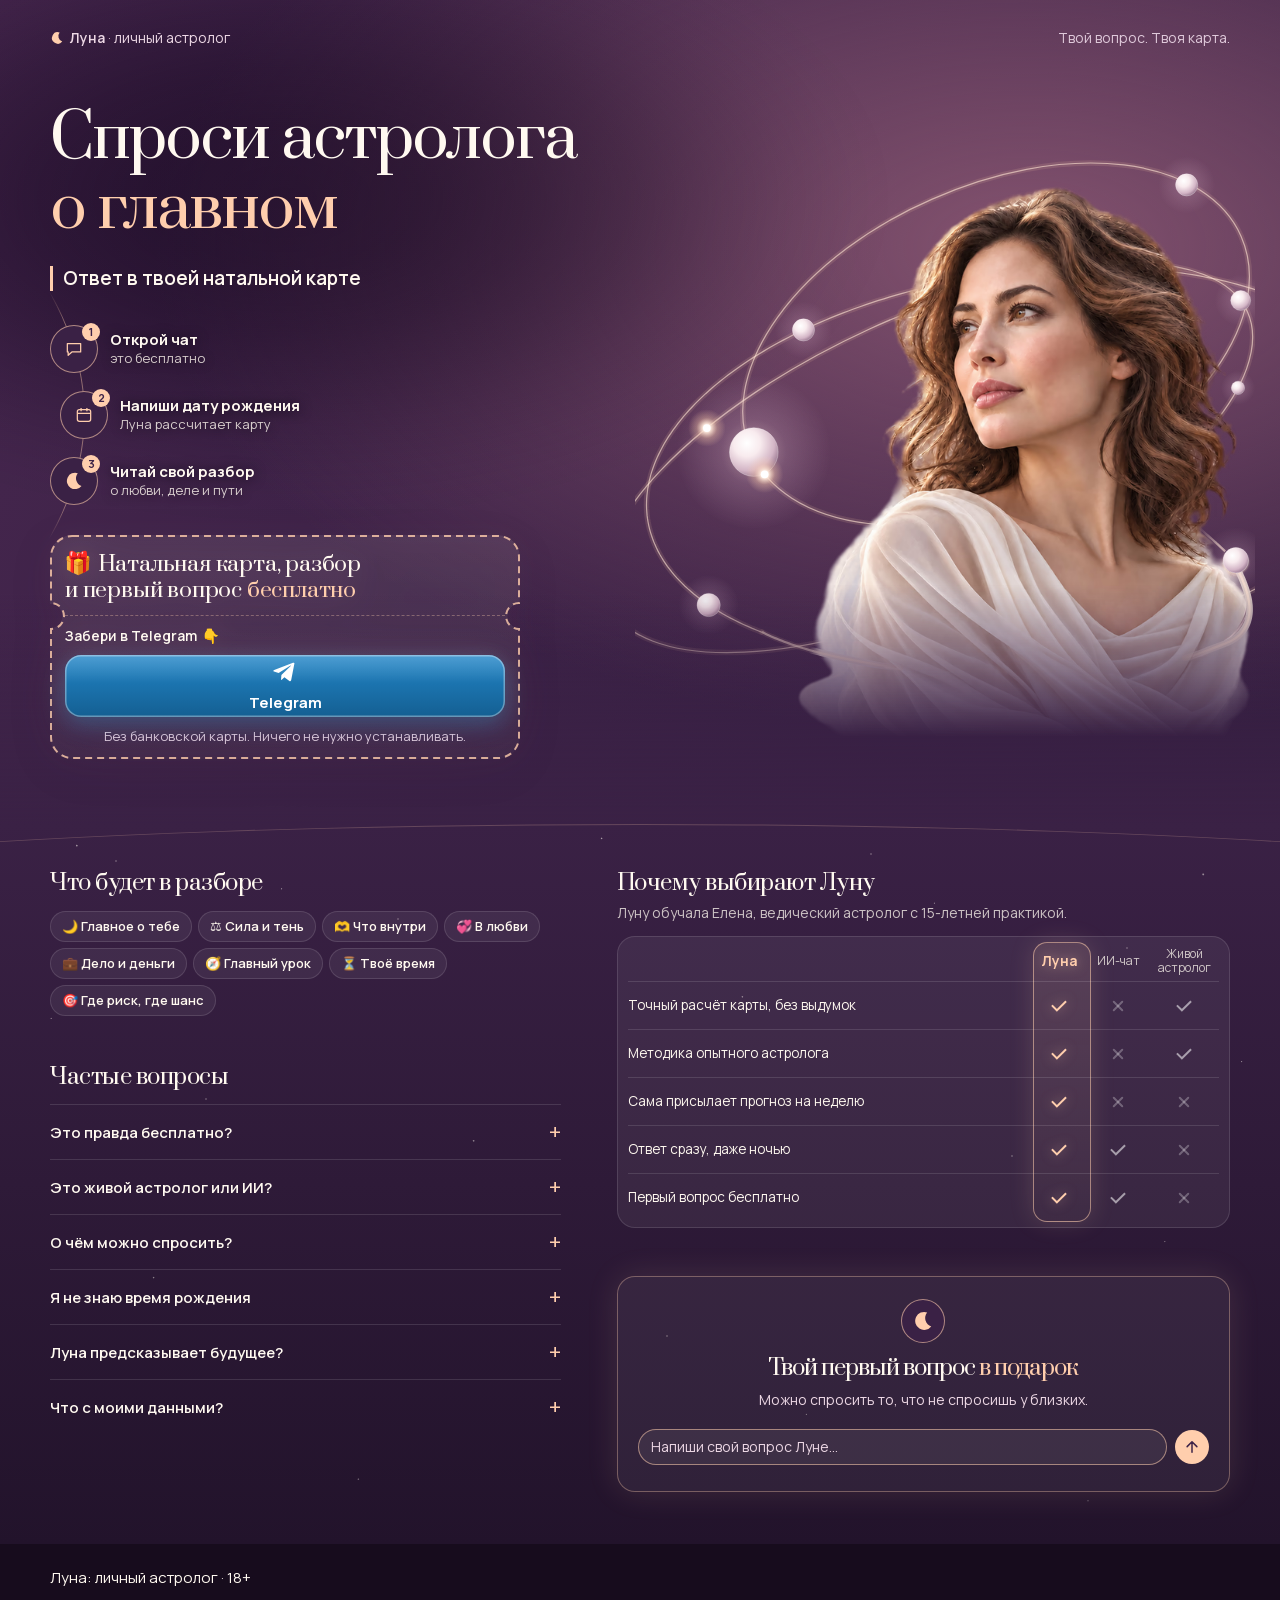
==== commit a16d4e1b: "Без автоматических перебросов: страница Луны с кнопкой Telegram (метка из ссылки сохраняется) Co-Aut" ====
--- a/index.html
+++ b/index.html
@@ -1,42 +1,112 @@
 <!doctype html>
-<html lang="ru">
+<html lang="ru" data-theme="dark">
 <head>
 <meta charset="utf-8">
 <meta name="facebook-domain-verification" content="kjhiqtzh9evs5a8xvoru9af90ps7b9" />
 <meta name="viewport" content="width=device-width,initial-scale=1,viewport-fit=cover">
 <meta name="theme-color" content="#3D2348">
-<meta name="robots" content="noindex">
 <title>Луна: личный астролог</title>
-<script>
-// Сразу в бота. Метка из ссылки (?start=igt_1) уходит в бот как есть, без метки — lp_site.
-(function () {
-  var raw = new URLSearchParams(location.search).get('start') || '';
-  var code = /^[A-Za-z0-9_-]{1,64}$/.test(raw) ? raw : 'lp_site';
-  var url = 'https://t.me/AstroLunaai_bot?start=' + encodeURIComponent(code);
-  window.__bot = url;
-  location.replace(url);
-})();
-</script>
-<style>
-:root{--bg:#3D2348;--fg:#F6EEF6;--muted:#CDBBD2;--tg:#2AABEE}
-*{box-sizing:border-box}
-html,body{height:100%}
-body{margin:0;background:var(--bg);color:var(--fg);font:16px/1.5 system-ui,-apple-system,"Segoe UI",Roboto,sans-serif;display:grid;place-items:center;padding-left:max(16px,env(safe-area-inset-left,0px));padding-right:max(16px,env(safe-area-inset-right,0px))}
-main{display:grid;gap:14px;justify-items:center;text-align:center;max-width:22rem}
-.moon{font-size:40px;line-height:1}
-h1{margin:0;font-size:20px;font-weight:600}
-p{margin:0;color:var(--muted)}
-a.btn{display:block;width:100%;padding:16px 20px;border-radius:14px;background:var(--tg);color:#fff;text-decoration:none;font-weight:600;font-size:17px}
-a.btn:focus-visible{outline:3px solid #fff;outline-offset:3px}
-</style>
+<meta name="description" content="Натальная карта за минуту. Разбор и первый вопрос бесплатно.">
+<meta property="og:type" content="website">
+<meta property="og:locale" content="ru_RU">
+<meta property="og:title" content="Луна: личный астролог">
+<meta property="og:description" content="Натальная карта за минуту. Разбор и первый вопрос бесплатно.">
+<meta property="og:url" content="https://luna-astrolog.ru/">
+<meta property="og:image" content="https://luna-astrolog.ru/assets/og-luna.jpg">
+<meta property="og:image:width" content="1200"><meta property="og:image:height" content="630">
+<meta name="twitter:card" content="summary_large_image">
+<link rel="icon" type="image/svg+xml" href="data:image/svg+xml,%3Csvg xmlns='http://www.w3.org/2000/svg' viewBox='0 0 32 32'%3E%3Crect width='32' height='32' rx='10' fill='%233D2348'/%3E%3Cpath d='M22 5A12 12 0 1 0 27 23 12 12 0 0 1 22 5' fill='%23FFCFAD'/%3E%3C/svg%3E">
+<link rel="preload" href="assets/fonts/prata-400.woff2" as="font" type="font/woff2" crossorigin>
+<script>if(new URLSearchParams(location.search).get('theme')==='light'){document.documentElement.dataset.theme='light';document.querySelector('meta[name="theme-color"]').content='#F7F5F2'}</script>
+<link rel="stylesheet" href="styles.css">
+<script type="module" src="app.js"></script>
 </head>
 <body>
+<svg class="svg-defs" xmlns="http://www.w3.org/2000/svg" aria-hidden="true"><defs>
+<symbol id="moon" viewBox="0 0 32 32"><path d="M22 3.5A13.1 13.1 0 1 0 28 24 13.1 13.1 0 0 1 22 3.5Z" fill="currentColor"/></symbol>
+<symbol id="tg" viewBox="0 0 24 24"><path fill="currentColor" d="M21.4 3.4 18.2 20c-.2 1.1-.9 1.4-1.8.9l-5-3.7-2.4 2.3c-.3.3-.5.5-1 .5l.4-5.1L17.7 6c.4-.4-.1-.6-.6-.3L5.6 13 1 11.6c-1-.3-1-1 .2-1.5L20 2.8c.9-.3 1.7.2 1.4.6Z"/></symbol>
+<symbol id="vk" viewBox="0 0 24 24"><path fill="currentColor" d="M3 5h3c.2 5.5 2.6 8.2 4.4 8.8V5h2.9v5c1.8-.2 3.6-2.5 4.3-5h3c-.6 3-2.4 5.3-4 6.3 1.6.8 3.7 2.8 4.7 6.7H18c-.8-2.5-2.4-4.4-4.7-4.7V18h-.4C6.7 18 3.2 13.4 3 5Z"/></symbol>
+<symbol id="max" viewBox="0 0 24 24"><path fill="currentColor" fill-rule="evenodd" d="M12 1a11 11 0 0 1 0 22c-2.1 0-3.3-.3-4.8-1.5C5.8 23 2 24 2 21c0-3.1-2-5.3-2-9A11 11 0 0 1 12 1Zm0 5a6 6 0 0 0-6 5c-.5 2.6.2 6 .8 6.1.3 0 1-.4 1.5-1 .8.5 1.8.8 2.7.9a5.5 5.5 0 0 0 1-11Z"/></symbol>
+<symbol id="chat" viewBox="0 0 24 24"><path d="M4 5.5h16v10H9.5L5 19.5v-4H4Z" fill="none" stroke="currentColor" stroke-width="1.5" stroke-linejoin="round"/></symbol>
+<symbol id="calendar" viewBox="0 0 24 24"><g fill="none" stroke="currentColor" stroke-width="1.5"><rect x="4" y="5.5" width="16" height="14" rx="2.5"/><path d="M4 10h16M8.5 3.5v4M15.5 3.5v4"/></g></symbol>
+<symbol id="send" viewBox="0 0 24 24"><path d="M12 19V5M5.5 11.5 12 5l6.5 6.5" fill="none" stroke="currentColor" stroke-width="2" stroke-linecap="round" stroke-linejoin="round"/></symbol>
+<symbol id="t-orbit" viewBox="0 0 24 24"><g fill="none" stroke="currentColor" stroke-width="1.4"><circle cx="12" cy="12" r="3.2"/><ellipse cx="12" cy="12" rx="9.5" ry="4.2" transform="rotate(-25 12 12)"/></g><circle cx="20.6" cy="8" r="1.5" fill="currentColor"/></symbol>
+<symbol id="t-heart" viewBox="0 0 24 24"><path d="M12 20s-7.5-4.6-7.5-10.2A4.1 4.1 0 0 1 12 7.4a4.1 4.1 0 0 1 7.5 2.4C19.5 15.4 12 20 12 20Z" fill="none" stroke="currentColor" stroke-width="1.4" stroke-linejoin="round"/></symbol>
+<symbol id="t-shield" viewBox="0 0 24 24"><g fill="none" stroke="currentColor" stroke-width="1.4" stroke-linejoin="round" stroke-linecap="round"><path d="M12 3 5 6v5.5c0 4.3 3 7.9 7 9.5 4-1.6 7-5.2 7-9.5V6Z"/><path d="m8.8 12.2 2.3 2.3 4.3-4.6"/></g></symbol>
+<symbol id="chev" viewBox="0 0 24 24"><path d="m9 5 7 7-7 7" fill="none" stroke="currentColor" stroke-width="2.2" stroke-linecap="round" stroke-linejoin="round"/></symbol>
+<symbol id="check" viewBox="0 0 20 20"><path d="m4 10 4 4 8-8" fill="none" stroke="currentColor" stroke-width="1.8"/></symbol>
+<symbol id="spark" viewBox="0 0 24 24"><path d="m12 2 2.7 6.7L22 12l-7.3 3.3L12 22l-2.7-6.7L2 12l7.3-3.3Z" fill="none" stroke="currentColor" stroke-width="1.3"/></symbol>
+</defs></svg>
+<a class="skip-link" href="#hero-primary">К началу разговора</a>
 <main>
-<div class="moon" aria-hidden="true">☾</div>
-<h1>Открываем Луну в Telegram…</h1>
-<a class="btn" id="go" href="https://t.me/AstroLunaai_bot?start=lp_site">Открыть в Telegram</a>
-<p>Если Telegram не открылся, найди там <b>@AstroLunaai_bot</b></p>
+<div class="hero-wrap" data-loop>
+<header class="header shell"><a class="brand" href="./" aria-label="Луна: личный астролог"><svg aria-hidden="true"><use href="#moon"/></svg><span class="wordmark">Луна<span class="brand-tail"> · личный астролог</span></span></a><span class="header-note">Твой вопрос. Твоя карта.</span></header>
+<section class="hero shell" id="hero" aria-labelledby="hero-title">
+<div class="hero-copy">
+<h1 id="hero-title"><span id="headline-main">Спроси астролога</span><span class="accent" id="headline-accent">о главном</span></h1>
+<p class="subtitle" id="hero-subtitle">Ответ в твоей натальной карте</p>
+</div>
+<div class="scene" aria-label="Пример знакомства с Луной">
+<div class="portrait" aria-hidden="true"><svg class="lp-orbits lp-back" viewBox="0 0 1122 1402" preserveAspectRatio="xMidYMin slice" aria-hidden="true"><defs><radialGradient id="pf" cx="36%" cy="32%" r="72%"><stop offset="0" stop-color="#FFFFFF"/><stop offset=".38" stop-color="#F8EBEE"/><stop offset=".78" stop-color="#D3B5C6"/><stop offset="1" stop-color="#9A7891"/></radialGradient><radialGradient id="pg"><stop offset="0" stop-color="#FFE3CF" stop-opacity=".9"/><stop offset=".42" stop-color="#F0C8DE" stop-opacity=".32"/><stop offset="1" stop-color="#F0C8DE" stop-opacity="0"/></radialGradient><radialGradient id="sg"><stop offset="0" stop-color="#FFFFFF"/><stop offset=".22" stop-color="#FFEBDD" stop-opacity=".95"/><stop offset=".55" stop-color="#FFCEAD" stop-opacity=".35"/><stop offset="1" stop-color="#FFCEAD" stop-opacity="0"/></radialGradient><path id="o0" d="M768.9 655.6A286.8 479.9 66.25 1 1 537.9 130.6A286.8 479.9 66.25 1 1 768.9 655.6Z"/><path id="o1" d="M229.0 914.2 L220.6 910.8 L212.3 907.4 L204.2 903.8 L196.2 900.2 L188.4 896.5 L180.7 892.7 L173.1 888.8 L165.8 884.8 L158.6 880.8 L151.5 876.6 L144.6 872.4 L137.9 868.1 L131.4 863.7 L125.0 859.3 L118.8 854.7 L112.8 850.1 L107.0 845.5 L101.3 840.7 L95.8 835.9 L90.5 831.0 L85.4 826.0 L80.5 821.0 L75.7 815.9 L71.2 810.8 L66.8 805.6 L62.6 800.3 L58.6 795.0 L54.9 789.6 L51.3 784.2 L47.9 778.7 L44.7 773.1 L41.7 767.5 L38.9 761.9 L36.3 756.2 L33.9 750.5 L31.7 744.7 L29.7 738.9 L27.9 733.1 L26.3 727.2 L24.9 721.3 L23.7 715.3 L22.7 709.3 L21.9 703.3 L21.4 697.3 L21.0 691.2 L20.8 685.1 L20.9 679.0 L21.1 672.8 L21.6 666.7 L22.3 660.5 L23.1 654.3 L24.2 648.1 L25.5 641.9 L27.0 635.7 L28.6 629.4 L30.5 623.2 L32.6 617.0 L34.9 610.7 L37.4 604.5 L40.1 598.2 L43.0 592.0 L46.1 585.8 L49.4 579.6 L52.8 573.3 L56.5 567.1 L60.4 560.9 L64.5 554.8 L68.7 548.6 L73.2 542.5 L77.8 536.4 L82.6 530.3 L87.6 524.2 L92.8 518.2 L98.2 512.1 L103.8 506.2 L109.5 500.2 L115.5 494.3 L121.6 488.4 L127.8 482.6 L134.3 476.8 L140.9 471.0 L147.7 465.3 L154.6 459.6 L161.8 454.0 L169.0 448.4 L176.5 442.8 L184.1 437.4 L191.8 431.9 L199.7 426.6 L207.8 421.2 L216.0 416.0 L224.4 410.8 L232.9 405.6 L241.5 400.5 L250.3 395.5 L259.2 390.6 L268.2 385.7 L277.4 380.9 L286.7 376.1 L296.1 371.5 L305.7 366.9 L315.3 362.4 L325.1 357.9 L335.0 353.5 L345.0 349.2 L355.1 345.0 L365.3 340.9 L375.6 336.8 L386.0 332.9 L396.6 329.0 L407.1 325.2 L417.8 321.5 L428.6 317.9 L439.4 314.3 L450.4 310.9 L461.4 307.5 L472.4 304.3 L483.6 301.1 L494.8 298.1 L506.1 295.1 L517.4 292.2 L528.8 289.4 L540.2 286.7 L551.7 284.2 L563.2 281.7 L574.7 279.3 L586.3 277.0 L598.0 274.8 L609.6 272.7 L621.3 270.8 L633.0 268.9 L644.7 267.1 L656.5 265.5 L668.2 263.9 L680.0 262.5 L691.8 261.1 L703.5 259.9 L715.3 258.7 L727.0 257.7 L738.8 256.8 L750.5 256.0 L762.2 255.3 L773.9 254.7 L785.6 254.2 L797.3 253.8 L808.9 253.6 L820.5 253.4 L832.0 253.4 L843.5 253.4 L855.0 253.6 L866.4 253.9 L877.7 254.2 L889.0 254.7 L900.2 255.3 L911.4 256.1 L922.5 256.9 L933.6 257.8 L944.5 258.8 L955.4 260.0 L966.2 261.2 L977.0 262.6 L987.6 264.1 L998.2 265.6 L1008.6 267.3 L1019.0 269.1 L1029.3 271.0 L1039.4 272.9 L1049.5 275.0 L1059.5 277.2 L1069.3 279.5 L1079.0 281.9 L1088.6 284.4 L1098.1 287.0 L1107.5 289.7 L1116.8 292.5 L1125.9 295.4 L1134.9 298.3 L1143.7 301.4 L1152.4 304.6 L1161.0 307.9 L1169.4 311.2 L1177.7 314.7 L1185.9 318.2 L1193.8 321.8 L1201.7 325.6 L1209.4 329.4 L1216.9 333.3 L1224.3 337.2 L1231.5 341.3 L1238.5 345.4 L1245.4 349.7 L1252.1 354.0 L1258.6 358.3 L1265.0 362.8 L1271.2 367.3 L1277.2 371.9 L1283.1 376.6 L1288.7 381.4 L1294.2 386.2 L1299.5 391.1 L1304.6 396.0 L1309.6 401.0 L1314.3 406.1 L1318.9 411.3 L1323.2 416.5 L1327.4 421.7 L1331.4 427.1 L1335.2 432.5 L1338.8 437.9 L1342.2 443.4 L1345.4 448.9 L1348.4 454.5 L1351.2 460.1 L1353.8 465.8 L1356.2 471.6 L1358.4 477.3 L1360.4 483.1 L1362.2 489.0 L1363.8 494.9 L1365.2 500.8 L1366.3 506.7 L1367.3 512.7 L1368.1 518.7 L1368.7 524.8 L1369.0 530.9 L1369.2 537.0 L1369.1 543.1 L1368.9 549.2 L1368.4 555.4 L1367.8 561.5 L1366.9 567.7 L1365.8 573.9 L1364.6 580.2 L1363.1 586.4 L1361.4 592.6 L1359.5 598.8 L1357.4 605.1 L1355.1 611.3 L1352.6 617.6 L1350.0 623.8 L1347.1 630.0 L1344.0 636.3 L1340.7 642.5 L1337.2 648.7 L1333.5 654.9 L1329.6 661.1 L1325.6 667.3 L1321.3 673.4 L1316.9 679.6 L1312.2 685.7 L1307.4 691.8 L1302.4 697.8 L1297.2 703.9 L1291.8 709.9 L1286.2 715.9 L1280.5 721.8 L1274.6 727.8 L1268.5 733.6 L1262.2 739.5 L1255.8 745.3 L1249.1 751.1 L1242.3 756.8 L1235.4 762.5 L1228.3 768.1 L1221.0 773.7 L1213.6 779.2 L1206.0 784.7 L1198.2 790.1 L1190.3 795.5 L1182.2 800.8 L1174.0 806.1 L1165.7 811.3 L1157.2 816.4 L1148.5 821.5 L1139.8 826.5 L1130.9 831.5 L1121.8 836.4 L1112.6 841.2 L1103.3 845.9 L1093.9 850.6 L1084.4 855.2 L1074.7 859.7 L1064.9 864.2 L1055.0 868.5 L1045.0 872.8 L1034.9 877.0 L1024.7 881.2 L1014.4 885.2 L1004.0 889.2 L993.5 893.1 L982.9 896.9 L972.2 900.6 L961.4 904.2 L950.6 907.7 L939.7 911.2 L928.7 914.5 L917.6 917.8 L906.4 920.9 L895.2 924.0 L884.0 927.0 L872.7 929.9 L861.3 932.6 L849.9 935.3 L838.4 937.9 L826.9 940.4 L815.3 942.8 L803.7 945.0 L792.1 947.2 L780.4 949.3 L768.7 951.3 L757.0 953.2 L745.3 954.9 L733.6 956.6 L721.8 958.1 L710.0 959.6 L698.3 960.9 L686.5 962.2 L674.7 963.3 L663.0 964.3 L651.2 965.3 L639.5 966.1 L627.8 966.8"/><path id="o2" d="M637.2 831.1A255.9 635.3 65.35 1 1 423.6 365.9A255.9 635.3 65.35 1 1 637.2 831.1Z"/></defs><g class="lp-halo"><use href="#o0"/><use href="#o1"/><use href="#o2"/></g><g class="lp-line"><use href="#o0"/><use href="#o1"/><use href="#o2"/></g><circle class="lp-glowdot" cx="998.3" cy="104.7" r="52" fill="url(#pg)" style="--d:4.2s;--dl:-0.0s"/><circle class="lp-pearl" cx="998.3" cy="104.7" r="20" fill="url(#pf)"/><circle class="lp-glowdot" cx="1096.1" cy="313.9" r="47" fill="url(#pg)" style="--d:4.9s;--dl:-0.9s"/><circle class="lp-pearl" cx="1096.1" cy="313.9" r="18" fill="url(#pf)"/><circle class="lp-glowdot" cx="304.9" cy="367.2" r="52" fill="url(#pg)" style="--d:5.6s;--dl:-1.8s"/><circle class="lp-pearl" cx="304.9" cy="367.2" r="20" fill="url(#pf)"/><circle class="lp-glowdot big" cx="215.0" cy="588.2" r="141" fill="url(#pg)" style="--d:6.3s;--dl:-2.7s"/><circle class="lp-pearl" cx="215.0" cy="588.2" r="44" fill="url(#pf)"/><circle class="lp-glowdot" cx="1091.2" cy="472.0" r="31" fill="url(#pg)" style="--d:7.0s;--dl:-3.6s"/><circle class="lp-pearl" cx="1091.2" cy="472.0" r="12" fill="url(#pf)"/><circle class="lp-glowdot" cx="133.3" cy="865.0" r="55" fill="url(#pg)" style="--d:7.7s;--dl:-4.5s"/><circle class="lp-pearl" cx="133.3" cy="865.0" r="21" fill="url(#pf)"/><g class="lp-star"><g class="lp-star-body"><circle r="34" fill="url(#sg)"/><circle r="7" fill="#FFFFFF"/></g><animateMotion dur="26s" begin="-4s" repeatCount="indefinite" keyPoints="0;1" keyTimes="0;1" calcMode="linear"><mpath href="#o0"/></animateMotion></g><g class="lp-star"><g class="lp-star-body"><circle r="34" fill="url(#sg)"/><circle r="7" fill="#FFFFFF"/></g><animateMotion dur="34s" begin="-19s" repeatCount="indefinite" keyPoints="1;0" keyTimes="0;1" calcMode="linear"><mpath href="#o2"/></animateMotion></g><g class="lp-mpearl" data-orbit="o0"><circle class="lp-mglow" r="24" fill="url(#pg)"/><circle class="lp-mcore" r="9" fill="url(#pf)"/></g><g class="lp-mpearl" data-orbit="o1"><circle class="lp-mglow" r="24" fill="url(#pg)"/><circle class="lp-mcore" r="9" fill="url(#pf)"/></g><g class="lp-mpearl" data-orbit="o2"><circle class="lp-mglow" r="24" fill="url(#pg)"/><circle class="lp-mcore" r="9" fill="url(#pf)"/></g></svg><picture>
+<source media="(max-width:899px)" type="image/avif" srcset="assets/portrait/woman-clean-480.avif 480w, assets/portrait/woman-clean-800.avif 800w, assets/portrait/woman-clean-1122.avif 1122w, assets/portrait/woman-clean-1320.avif 1320w" sizes="(max-width:899px) 100vw, 560px">
+<source media="(max-width:899px)" type="image/webp" srcset="assets/portrait/woman-clean-480.webp 480w, assets/portrait/woman-clean-800.webp 800w, assets/portrait/woman-clean-1122.webp 1122w, assets/portrait/woman-clean-1320.webp 1320w" sizes="(max-width:899px) 100vw, 560px">
+<source type="image/avif" srcset="assets/portrait/woman-clean-480.avif 480w, assets/portrait/woman-clean-800.avif 800w, assets/portrait/woman-clean-1122.avif 1122w, assets/portrait/woman-clean-1320.avif 1320w" sizes="(max-width:899px) 100vw, 560px">
+<img src="assets/portrait/woman-clean-800.webp" srcset="assets/portrait/woman-clean-480.webp 480w, assets/portrait/woman-clean-800.webp 800w, assets/portrait/woman-clean-1122.webp 1122w, assets/portrait/woman-clean-1320.webp 1320w" sizes="(max-width:899px) 100vw, 560px" width="1122" height="1402" alt="" fetchpriority="high" decoding="async">
+</picture><svg class="lp-orbits lp-front" viewBox="0 0 1122 1402" preserveAspectRatio="xMidYMin slice" aria-hidden="true"><defs><linearGradient id="fl" gradientUnits="userSpaceOnUse" x1="410" y1="968" x2="488" y2="980"><stop offset="0" stop-color="#FFE5D3"/><stop offset="1" stop-color="#FFE5D3" stop-opacity="0"/></linearGradient><linearGradient id="fu" gradientUnits="userSpaceOnUse" x1="1020" y1="724" x2="1058" y2="758"><stop offset="0" stop-color="#FFE5D3" stop-opacity="0"/><stop offset="1" stop-color="#FFE5D3"/></linearGradient><linearGradient id="fs" gradientUnits="userSpaceOnUse" x1="1045" y1="944" x2="990" y2="962"><stop offset="0" stop-color="#FFE5D3"/><stop offset="1" stop-color="#FFE5D3" stop-opacity="0"/></linearGradient><linearGradient id="cl" gradientUnits="userSpaceOnUse" x1="316" y1="946" x2="490" y2="980"><stop offset="0" stop-color="#E3D7D8" stop-opacity="0"/><stop offset=".12" stop-color="#E3D7D8"/><stop offset=".6" stop-color="#E3D7D8"/><stop offset="1" stop-color="#E3D7D8" stop-opacity="0"/></linearGradient><linearGradient id="cs" gradientUnits="userSpaceOnUse" x1="1040" y1="946" x2="988" y2="963"><stop offset="0" stop-color="#DCCFCD"/><stop offset="1" stop-color="#DCCFCD" stop-opacity="0"/></linearGradient></defs><path class="lp-cover" d="M316.0 946.3 L320.1 947.3 L324.3 948.3 L328.5 949.3 L332.7 950.3 L336.8 951.3 L341.0 952.4 L345.2 953.4 L349.3 954.4 L353.5 955.4 L357.7 956.4 L361.9 957.4 L366.0 958.4 L370.2 959.4 L374.4 960.4 L378.6 961.3 L382.8 962.3 L387.0 963.3 L391.2 964.2 L395.4 965.1 L399.6 966.1 L403.8 967.0 L408.0 967.8 L412.2 968.7 L416.4 969.6 L420.6 970.4 L424.8 971.2 L429.0 972.0 L433.2 972.7 L437.5 973.5 L441.7 974.2 L445.9 974.9 L450.2 975.5 L454.4 976.1 L458.7 976.7 L462.9 977.3 L467.2 977.8 L471.4 978.3 L475.7 978.8 L480.0 979.2" style="stroke:url(#cl)"/><path class="lp-cover" d="M1093.2 806.2 L1094.7 809.4 L1096.3 812.7 L1097.8 816.0 L1099.3 819.5 L1100.7 823.1 L1102.2 826.7 L1103.5 830.5 L1104.9 834.2 L1106.1 838.0 L1107.3 841.9 L1108.3 845.8 L1109.3 849.7 L1110.1 853.7 L1110.9 857.6 L1111.4 861.6 L1111.9 865.6 L1112.1 869.5 L1112.2 873.4 L1112.1 877.3 L1111.8 881.2 L1111.3 885.0 L1110.6 888.7 L1109.6 892.4 L1108.5 896.1 L1107.1 899.6 L1105.5 903.0 L1103.7 906.4 L1101.7 909.6 L1099.6 912.6 L1097.2 915.6 L1094.6 918.4 L1091.9 921.0 L1089.0 923.4 L1085.9 925.7 L1082.6 927.7 L1079.2 929.7 L1075.7 931.4 L1072.1 933.1 L1068.5 934.7 L1064.7 936.1 L1061.0 937.6 L1057.2 939.0 L1053.5 940.4 L1049.8 941.7 L1046.1 943.1 L1042.5 944.5 L1038.9 945.9 L1035.3 947.3 L1031.7 948.7 L1028.1 950.1 L1024.5 951.5 L1020.9 952.8 L1017.3 954.1 L1013.7 955.4 L1010.1 956.6 L1006.4 957.8 L1002.6 958.9 L998.8 960.0 L995.0 961.0" style="stroke:url(#cs)"/><g class="lp-halo"><path d="M229.8 914.0 L233.7 915.9 L237.7 917.8 L241.7 919.6 L245.7 921.5 L249.7 923.2 L253.7 925.0 L257.8 926.6 L261.9 928.3 L265.9 929.9 L270.0 931.5 L274.1 933.0 L278.3 934.5 L282.4 936.0 L286.5 937.4 L290.7 938.8 L294.9 940.2 L299.1 941.5 L303.3 942.9 L307.5 944.1 L311.7 945.4 L315.9 946.6 L320.2 947.8 L324.4 949.0 L328.7 950.1 L332.9 951.2 L337.2 952.3 L341.5 953.4 L345.7 954.4 L350.0 955.5 L354.3 956.5 L358.6 957.4 L362.9 958.4 L367.3 959.3 L371.6 960.3 L375.9 961.2 L380.2 962.1 L384.5 962.9 L388.9 963.8 L393.2 964.7 L397.5 965.5 L401.9 966.3 L406.2 967.1 L410.6 967.9 L414.9 968.7 L419.2 969.5 L423.6 970.3 L427.9 971.0 L432.2 971.8 L436.6 972.6 L440.9 973.3 L445.2 974.1 L449.6 974.8 L453.9 975.5 L458.2 976.3 L462.5 977.0 L466.8 977.7 L471.2 978.5 L475.5 979.2 L479.8 980.0"/><path d="M1093.2 806.2 L1094.7 809.4 L1096.3 812.7 L1097.8 816.0 L1099.3 819.5 L1100.7 823.1 L1102.2 826.7 L1103.5 830.5 L1104.9 834.2 L1106.1 838.0 L1107.3 841.9 L1108.3 845.8 L1109.3 849.7 L1110.1 853.7 L1110.9 857.6 L1111.4 861.6 L1111.9 865.6 L1112.1 869.5 L1112.2 873.4 L1112.1 877.3 L1111.8 881.2 L1111.3 885.0 L1110.6 888.7 L1109.6 892.4 L1108.5 896.1 L1107.1 899.6 L1105.5 903.0 L1103.7 906.4 L1101.7 909.6 L1099.6 912.6 L1097.2 915.6 L1094.6 918.4 L1091.9 921.0 L1089.0 923.4 L1085.9 925.7 L1082.6 927.7 L1079.2 929.7 L1075.7 931.4 L1072.1 933.1 L1068.5 934.7 L1064.7 936.1 L1061.0 937.6 L1057.2 939.0 L1053.5 940.4 L1049.8 941.7 L1046.1 943.1 L1042.5 944.5 L1038.9 945.9 L1035.3 947.3 L1031.7 948.7 L1028.1 950.1 L1024.5 951.5 L1020.9 952.8 L1017.3 954.1 L1013.7 955.4 L1010.1 956.6 L1006.4 957.8 L1002.6 958.9 L998.8 960.0 L995.0 961.0"/></g><path class="lp-line" d="M229.8 914.0 L233.7 915.9 L237.7 917.8 L241.7 919.6 L245.7 921.5 L249.7 923.2 L253.7 925.0 L257.8 926.6 L261.9 928.3 L265.9 929.9 L270.0 931.5 L274.1 933.0 L278.3 934.5 L282.4 936.0 L286.5 937.4 L290.7 938.8 L294.9 940.2 L299.1 941.5 L303.3 942.9 L307.5 944.1 L311.7 945.4 L315.9 946.6 L320.2 947.8 L324.4 949.0 L328.7 950.1 L332.9 951.2 L337.2 952.3 L341.5 953.4 L345.7 954.4 L350.0 955.5 L354.3 956.5 L358.6 957.4 L362.9 958.4 L367.3 959.3 L371.6 960.3 L375.9 961.2 L380.2 962.1 L384.5 962.9 L388.9 963.8 L393.2 964.7 L397.5 965.5 L401.9 966.3 L406.2 967.1 L410.6 967.9 L414.9 968.7 L419.2 969.5 L423.6 970.3 L427.9 971.0 L432.2 971.8 L436.6 972.6 L440.9 973.3 L445.2 974.1 L449.6 974.8 L453.9 975.5 L458.2 976.3 L462.5 977.0 L466.8 977.7 L471.2 978.5 L475.5 979.2 L479.8 980.0" style="stroke:url(#fl)"/><path class="lp-line" d="M1093.2 806.2 L1094.7 809.4 L1096.3 812.7 L1097.8 816.0 L1099.3 819.5 L1100.7 823.1 L1102.2 826.7 L1103.5 830.5 L1104.9 834.2 L1106.1 838.0 L1107.3 841.9 L1108.3 845.8 L1109.3 849.7 L1110.1 853.7 L1110.9 857.6 L1111.4 861.6 L1111.9 865.6 L1112.1 869.5 L1112.2 873.4 L1112.1 877.3 L1111.8 881.2 L1111.3 885.0 L1110.6 888.7 L1109.6 892.4 L1108.5 896.1 L1107.1 899.6 L1105.5 903.0 L1103.7 906.4 L1101.7 909.6 L1099.6 912.6 L1097.2 915.6 L1094.6 918.4 L1091.9 921.0 L1089.0 923.4 L1085.9 925.7 L1082.6 927.7 L1079.2 929.7 L1075.7 931.4 L1072.1 933.1 L1068.5 934.7 L1064.7 936.1 L1061.0 937.6 L1057.2 939.0 L1053.5 940.4 L1049.8 941.7 L1046.1 943.1 L1042.5 944.5 L1038.9 945.9 L1035.3 947.3 L1031.7 948.7 L1028.1 950.1 L1024.5 951.5 L1020.9 952.8 L1017.3 954.1 L1013.7 955.4 L1010.1 956.6 L1006.4 957.8 L1002.6 958.9 L998.8 960.0 L995.0 961.0" style="stroke:url(#fs)"/><path class="lp-line" d="M1022.0 726.0 L1024.4 728.2 L1026.9 730.4 L1029.3 732.5 L1031.8 734.7 L1034.2 736.9 L1036.7 739.1 L1039.1 741.3 L1041.6 743.5 L1044.0 745.6 L1046.5 747.8 L1048.9 750.0 L1051.3 752.2 L1053.7 754.5 L1056.1 756.7 L1058.5 758.9 L1060.9 761.2 L1063.3 763.4 L1065.7 765.7 L1068.0 768.0" style="stroke:url(#fu)"/><circle class="lp-glowdot" cx="1087.3" cy="784.0" r="60" fill="url(#pg)" style="--d:5.3s;--dl:-2.4s"/><circle class="lp-pearl" cx="1087.3" cy="784.0" r="23" fill="url(#pf)"/></svg></div>
+</div>
+<div class="hsteps" id="hsteps"><svg class="side-arc" viewBox="0 0 64 100" preserveAspectRatio="none" aria-hidden="true"><path d="M0 0Q64 50 0 100"/></svg><ol class="side-steps" aria-label="Как это работает"><li><span class="step-node" aria-hidden="true"><svg><use href="#chat"/></svg><b class="step-num">1</b></span><span class="hs-text"><b class="s-full">Открой чат</b><span class="s-line">это бесплатно</span><b class="s-short">Открой чат</b></span></li><li><span class="step-node" aria-hidden="true"><svg><use href="#calendar"/></svg><b class="step-num">2</b></span><span class="hs-text"><b class="s-full">Напиши дату рождения</b><span class="s-line">Луна рассчитает карту</span><b class="s-short">Напиши дату</b></span></li><li><span class="step-node" aria-hidden="true"><svg><use href="#moon"/></svg><b class="step-num">3</b></span><span class="hs-text"><b class="s-full">Читай свой разбор</b><span class="s-line">о любви, деле и пути</span><b class="s-short">Читай разбор</b></span></li></ol></div>
+<div class="hero-action">
+<div class="cta-card" id="cta-card"><svg class="cta-deco" aria-hidden="true"><path/></svg><p class="cta-title" id="cta-title"><span class="cta-l1"><img class="cta-gift" src="[data-uri]" width="96" height="96" alt="">Натальная карта, разбор</span><span class="cta-l2">и первый вопрос <span class="cta-free">бесплатно</span></span></p><div class="cta-cut" aria-hidden="true"></div><p class="cta-hint">Забери в Telegram<span class="emoji emoji-end cta-point" aria-hidden="true">👇</span></p><div class="cta-row" role="group" aria-labelledby="cta-title"><a class="cta-btn" id="hero-primary" data-platform="telegram" href="https://t.me/AstroLunaai_bot?start=lp_site" target="_blank" rel="noopener"><svg aria-hidden="true"><use href="#tg"/></svg><span class="cta-name">Telegram</span></a></div><p class="micro-copy">Без банковской карты. Ничего не нужно устанавливать.</p></div>
+
+</div>
+</section>
+</div>
+<div class="content-wrap" data-loop><div class="stars" aria-hidden="true"><i style="left:9%;top:5%;--tw:4.2s;--tw-delay:0s"></i><i style="left:31%;top:13%;--tw:3.4s;--tw-delay:1.1s"></i><i style="left:68%;top:4%;--tw:5.2s;--tw-delay:0.6s"></i><i style="left:88%;top:17%;--tw:3.8s;--tw-delay:2s"></i><i style="left:16%;top:38%;--tw:4.6s;--tw-delay:1.6s"></i><i style="left:79%;top:46%;--tw:3.1s;--tw-delay:0.3s"></i><i style="left:52%;top:71%;--tw:5.6s;--tw-delay:2.4s"></i></div>
+<section class="offer-section shell" aria-labelledby="offer-title" hidden><div class="offer-card"><p class="section-kicker">Твоё знакомство с Луной</p><h2 id="offer-title">Бесплатно при знакомстве</h2><ul class="offer-list"><li><svg aria-hidden="true"><use href="#check"/></svg>Натальная карта за 1 минуту</li><li><svg aria-hidden="true"><use href="#check"/></svg>Подробный разбор карты</li><li><svg aria-hidden="true"><use href="#check"/></svg>Ответ на твой первый вопрос</li></ul></div></section>
+<section class="how shell section" aria-labelledby="how-title" hidden><p class="section-kicker">Всё начинается с разговора</p><h2 id="how-title">Как это работает</h2><ol class="steps"><li><span class="step-number">01</span><div><h3>Открой Луну</h3><p>Нажми кнопку. Откроется чат с Луной.</p></div></li><li><span class="step-number">02</span><div><h3>Расскажи о рождении</h3><p>Напиши дату, время и город рождения. Точное время делает карту точнее. Если его нет, Луна построит карту по дате и городу.</p></div></li><li><span class="step-number">03</span><div><h3>Получи свой разбор</h3><p>Через минуту получишь карту, разбор и ответ на первый вопрос.</p></div></li></ol></section>
+<section class="example-section section" aria-labelledby="example-title" hidden><div class="shell example-grid"><div class="example-intro"><p class="section-kicker">Лично про тебя</p><h2 id="example-title">Так начинается<br>твой разбор</h2><p class="section-description">Луна связывает карту с твоей жизнью. Понятно, тепло, в разговоре.</p><p class="sample-caption">Пример для вымышленных данных рождения</p></div><div class="example-chat">
+<div class="natal-card"><div class="card-brand"><svg aria-hidden="true"><use href="#moon"/></svg>Луна: личный астролог</div><div class="natal-copy"><h3>Анна,<br>твоя Луна в Раке</h3><p>Чувствуешь глубже,<br>чем показываешь</p><span>Асцендент в Весах</span></div><svg class="natal-orbits" viewBox="0 0 220 260" aria-hidden="true"><defs><radialGradient id="pearl"><stop offset="0" stop-color="#FFFDF9"/><stop offset=".5" stop-color="#E9DDE5"/><stop offset="1" stop-color="#B7A7BC"/></radialGradient></defs><g fill="none" stroke="#A99BAE" stroke-width="1"><ellipse cx="128" cy="126" rx="68" ry="111" transform="rotate(32 128 126)"/><ellipse cx="128" cy="126" rx="99" ry="48" transform="rotate(-28 128 126)"/><ellipse cx="128" cy="126" rx="82" ry="66" transform="rotate(59 128 126)"/></g><circle cx="128" cy="126" r="29" fill="url(#pearl)" stroke="#C8B6C3"/><circle cx="178" cy="43" r="9" fill="url(#pearl)"/><circle cx="62" cy="192" r="7" fill="url(#pearl)"/></svg></div>
+<div class="message"><span class="message-author"><span class="emoji" aria-hidden="true">🌙</span>Луна</span><p>Анна, Луна в Раке часто говорит о чуткости. Ты можешь замечать настроение близких раньше, чем они о нём скажут.</p></div>
+<div class="message"><p>И при этом не сразу показывать, что происходит внутри. Иногда хочется, чтобы тебя поняли без объяснений.</p></div>
+<div class="message"><p>Можем посмотреть, как это проявляется в твоих отношениях. Что сейчас волнует больше всего?</p></div>
+</div></div></section>
+<section class="expert-section shell section" aria-labelledby="expert-title" hidden><div class="expert-icon" aria-hidden="true"><svg><use href="#spark"/></svg></div><div><p class="section-kicker">Человек за методикой</p><h2 id="expert-title">Луну обучала Елена</h2><p class="expert-sub">Ведический астролог, 15 лет практики.</p><p>Методика ответов Луны создана вместе с ней. Отвечает Луна, сразу и в любое время.</p><p class="quiet">Елена лично переписку не ведёт.</p><details class="about" hidden><summary>Как устроена Луна</summary><p>Луна рассчитывает карту по данным рождения и отвечает с помощью ИИ. Методика создана с участием Елены, практикующего ведического астролога.</p></details></div></section>
+<section class="faq shell section" aria-labelledby="faq-title" hidden><p class="section-kicker">Можно спросить</p><h2 id="faq-title">Перед знакомством</h2><div class="faq-list">
+<details><summary>Это правда бесплатно?</summary><p>Да. Карта, разбор и ответ на первый вопрос бесплатно, оплата не нужна. Захочешь спрашивать дальше, сможешь продолжить по подписке.</p></details>
+<details><summary>Я не знаю время рождения</summary><p>Время рождения уточняет карту: асцендент и дома. Если его нет, Луна построит карту по дате и городу, а время можно добавить позже в профиле.</p></details>
+<details hidden><summary>Это живой астролог?</summary><p>Нет, Луна это ИИ-астролог. Её обучала Елена, ведический астролог с 15-летней практикой. Поэтому Луна отвечает сразу, в любое время.</p></details>
+<details hidden><summary>Чем это отличается от гороскопа?</summary><p>Гороскоп пишут сразу для всех людей одного знака. Луна смотрит на твою карту по дате, времени и месту рождения и отвечает лично про тебя.</p></details>
+<details><summary>Что с моими данными?</summary><p>Они нужны, чтобы построить твою карту. Перед началом Луна попросит согласие. Удалить всё можно в любой момент в боте: «Профиль и данные → Удалить всё».</p></details>
+</div></section>
+
+<section class="brief shell" aria-label="Коротко о Луне">
+<div class="trust" id="trust"><h2 class="brief-title">Почему выбирают Луну</h2><p class="tv-sub">Луну обучала Елена, ведический астролог с <span class="nowrap">15-летней</span> практикой.</p><p class="tv-count" id="tv-count" hidden></p><div class="tv2-table" role="table" aria-label="Сравнение Луны с ИИ-чатом и живым астрологом"><div role="row" class="tv2-row tv2-head"><span role="columnheader"><span class="sr-only">Что важно</span></span><span role="columnheader" class="luna">Луна</span><span role="columnheader">ИИ-чат</span><span role="columnheader">Живой<br>астролог</span></div><div role="row" class="tv2-row"><span role="rowheader">Точный расчёт карты, без выдумок</span><span role="cell" class="luna yes" aria-label="да"></span><span role="cell" class="no" aria-label="нет"></span><span role="cell" class="yes" aria-label="да"></span></div><div role="row" class="tv2-row"><span role="rowheader">Методика опытного астролога</span><span role="cell" class="luna yes" aria-label="да"></span><span role="cell" class="no" aria-label="нет"></span><span role="cell" class="yes" aria-label="да"></span></div><div role="row" class="tv2-row"><span role="rowheader">Сама присылает прогноз на неделю</span><span role="cell" class="luna yes" aria-label="да"></span><span role="cell" class="no" aria-label="нет"></span><span role="cell" class="no" aria-label="нет"></span></div><div role="row" class="tv2-row"><span role="rowheader">Ответ сразу, даже ночью</span><span role="cell" class="luna yes" aria-label="да"></span><span role="cell" class="yes" aria-label="да"></span><span role="cell" class="no" aria-label="нет"></span></div><div role="row" class="tv2-row"><span role="rowheader">Первый вопрос бесплатно</span><span role="cell" class="luna yes" aria-label="да"></span><span role="cell" class="yes" aria-label="да"></span><span role="cell" class="no" aria-label="нет"></span></div></div></div>
+<div class="brief-steps"><h2 class="brief-title" id="chapters-title">Что будет в разборе</h2>
+<div class="chapters"><ul aria-labelledby="chapters-title"><li>🌙 Главное о тебе</li><li>⚖️ Сила и тень</li><li>🫶 Что внутри</li><li>💞 В любви</li><li>💼 Дело и деньги</li><li>🧭 Главный урок</li><li>⏳ Твоё время</li><li>🎯 Где риск, где шанс</li></ul></div>
+</div>
+<div class="elena" hidden><div class="elena-icon" aria-hidden="true"><svg><use href="#spark"/></svg></div><div><p class="elena-name">Луну обучала Елена</p><p>Ведический астролог, 15 лет практики. Отвечает Луна, <span class="nowrap">ИИ-астролог</span>: сразу и в любое время.</p><p class="elena-quiet">Можно спросить то, что не спросишь у близких.</p></div></div>
+<div class="brief-chat" hidden><p class="section-kicker">Пример разговора</p><h2 class="brief-title">Так выглядит разговор с Луной</h2>
+<div class="mc mc-talk"><div class="mc-head" aria-hidden="true"><span class="mc-ava"><svg><use href="#moon"/></svg></span><b>Луна</b><small>бот</small></div><div class="mc-body"><span class="mc-dots" aria-hidden="true"><i></i><i></i><i></i></span><p class="mc-user mc-step"><span class="mc-typed">15.03.1994, 08:40, Казань</span></p><div class="mc-card mc-step"><b>Анна, твоя Луна в Раке</b><span>Чувствуешь глубже, чем показываешь</span><small>Асцендент в Весах</small></div><p class="mc-luna mc-step">Луна в Раке часто говорит о чуткости. Ты замечаешь настроение близких раньше, чем они о нём скажут.</p><p class="mc-luna mc-step">И при этом не сразу показываешь, что происходит внутри. Иногда хочется, чтобы тебя поняли без объяснений.</p><p class="mc-luna mc-step">Что сейчас волнует больше всего?</p></div><button type="button" class="mc-input" aria-expanded="false" aria-controls="continue-row" aria-label="Задать свой вопрос Луне в мессенджере"><span class="mc-field">Напиши свой вопрос Луне…</span><span class="mc-send"><svg aria-hidden="true"><use href="#send"/></svg></span></button></div>
+<div class="continue" id="continue-row" hidden><p class="continue-label" id="continue-label">Продолжить в:</p><div class="cta-row" role="group" aria-labelledby="continue-label"><a class="cta-btn" data-platform="telegram" href="https://t.me/AstroLunaai_bot?start=lp_site" target="_blank" rel="noopener"><svg aria-hidden="true"><use href="#tg"/></svg><span class="cta-name">Telegram</span></a></div></div>
+<p class="mc-note">Пример для вымышленных данных</p></div>
+<div class="brief-faq"><p class="section-kicker">Частые вопросы</p><h2 class="brief-title faq-title">Частые вопросы</h2><div class="mini-faq">
+<details><summary><span class="faq-q">Это правда бесплатно?</span></summary><p>Да. Карта, разбор и ответ на первый вопрос бесплатно, банковская карта не нужна. Так ты спокойно поймёшь, подходит ли тебе Луна. Захочешь разбор глубже и больше вопросов, сможешь оформить подписку.</p></details>
+<details><summary><span class="faq-q">Это живой астролог или ИИ?</span></summary><p>Луна это ИИ-астролог. Её обучала Елена, ведический астролог с 15-летней практикой. Поэтому Луна отвечает сразу и в любое время.</p></details>
+<details><summary><span class="faq-q">О чём можно спросить?</span></summary><p>О любви и совместимости, деньгах и работе, переезде, сложном выборе, о себе и своём пути. Например: «Стоит ли сейчас менять работу?»</p></details>
+<details hidden><summary><span class="faq-q">Чем Луна отличается от обычного <span class="nowrap">чат-бота?</span></span></summary><p>Обычный чат-бот не знает точного положения планет в момент твоего рождения и легко ошибается. Луна получает готовую карту от астрономического сервиса, отвечает по методике ведического астролога и помнит ваши прошлые разговоры.</p></details>
+<details><summary><span class="faq-q">Я не знаю время рождения</span></summary><p>Оно есть в свидетельстве о рождении: чем точнее время, тем точнее карта. Не помнишь до минуты? Подойдёт примерное, хотя бы час или «утром», «вечером». Если не знаешь совсем, Луна построит карту по дате и городу, а время добавишь позже в профиле.</p></details>
+<details><summary><span class="faq-q">Луна предсказывает будущее?</span></summary><p>Луна смотрит на периоды в твоей карте: какой этап у тебя сейчас и что ждёт впереди. Она объясняет, что эти периоды значат лично для тебя, где лучше действовать, где подождать и на что опереться.</p></details>
+<details><summary><span class="faq-q">Что с моими данными?</span></summary><p>Дата, время и город нужны, чтобы построить твою карту. Перед началом Луна попросит согласие, а удалить всё можно в любой момент в боте.</p></details>
+<details hidden><summary><span class="faq-q">Чем ведическая астрология отличается от обычной?</span></summary><p>Джйотиш, ведическая астрология, пришла из Индии. Она особенно внимательна к Луне и к периодам жизни, поэтому хорошо помогает понять, почему сейчас всё складывается именно так.</p></details>
+<details hidden><summary><span class="faq-q">Что будет после бесплатного вопроса?</span></summary><p>Захочешь спрашивать дальше, сможешь продолжить по подписке. Цену увидишь в чате заранее, без твоего согласия ничего не спишется.</p></details>
+</div></div>
+<div class="final-ask"><span class="final-ask-icon" aria-hidden="true"><svg><use href="#moon"/></svg></span><h2 class="final-ask-title">Твой первый вопрос <span class="final-accent">в подарок</span></h2><p class="final-ask-note">Можно спросить то, что не спросишь у близких.</p><button type="button" class="mc-input final-input" aria-expanded="false" aria-controls="final-row" aria-label="Задать свой вопрос Луне в мессенджере"><span class="mc-field">Напиши свой вопрос Луне…</span><span class="mc-send"><svg aria-hidden="true"><use href="#send"/></svg></span></button><div class="continue" id="final-row" hidden><p class="continue-label" id="final-continue-label">Продолжить в:</p><div class="cta-row" role="group" aria-labelledby="final-continue-label"><a class="cta-btn" data-platform="telegram" href="https://t.me/AstroLunaai_bot?start=lp_site" target="_blank" rel="noopener"><svg aria-hidden="true"><use href="#tg"/></svg><span class="cta-name">Telegram</span></a></div></div></div>
+</section>
+</div>
 </main>
-<script>document.getElementById('go').href = window.__bot || document.getElementById('go').href;</script>
+<footer class="footer shell"><p class="footer-brand">Луна: личный астролог · 18+</p><p hidden>Персональный ИИ-астролог в Telegram.</p><p hidden>Сервис для тех, кому есть 18.</p></footer>
+<div class="sticky-cta" id="sticky" hidden><div class="cta-row sticky-inner" role="group" aria-label="Мессенджеры"><a class="cta-btn" data-platform="telegram" href="https://t.me/AstroLunaai_bot?start=lp_site" target="_blank" rel="noopener"><svg aria-hidden="true"><use href="#tg"/></svg><span class="cta-name">Telegram</span></a></div></div>
+<aside class="telegram-help" id="telegram-help" aria-label="Помощь с открытием Telegram" hidden><button type="button" class="toast-close" id="close-help" aria-label="Закрыть подсказку">×</button><p>Telegram не открылся? Нажми кнопку ещё раз или найди в Telegram <strong>@AstroLunaai_bot</strong></p><button type="button" class="copy-button" id="copy-handle">Скопировать</button><p class="copy-status" id="copy-status" role="status" aria-live="polite"></p></aside>
+<noscript><p class="noscript">Telegram откроется по кнопке. Для выбора темы включи JavaScript.</p></noscript>
 </body>
 </html>
--- a/styles.css
+++ b/styles.css
@@ -0,0 +1,269 @@
+@font-face{font-family:Prata;src:url('assets/fonts/prata-400.woff2') format('woff2');font-weight:400;font-display:swap}@font-face{font-family:Manrope;src:url('assets/fonts/manrope-400.woff2') format('woff2');font-weight:400;font-display:swap}@font-face{font-family:Manrope;src:url('assets/fonts/manrope-600.woff2') format('woff2');font-weight:600;font-display:swap}@font-face{font-family:Manrope;src:url('assets/fonts/manrope-700.woff2') format('woff2');font-weight:700;font-display:swap}
+:root{color-scheme:light;--bg:#3D2348;--hero-text:#FFF9F0;--accent:#FFCEAD;--secondary-text:#EDD8E5;--hero-muted:#DFC9DA;--ink:#38223D;--muted:#6F5C70;--cream:#FFF9F0;--surface:#FFFDF9;--paper:#F7F1EB;--berry:#823952;--button-text:#FFF9F0;--line:#E2D4DD;--light-line:#FFFFFF35;--chip:#FFFFFF0A;--chip-hover:#FFFFFF17;--selected:#FFCEAD;--selected-text:#3D2348;--display:Prata,Georgia,serif;--body:Manrope,system-ui,sans-serif;--shadow:0 12px 38px #1C092D1C;--hero-gradient:radial-gradient(ellipse at 80% 30%,#84536F 0,transparent 60%),linear-gradient(125deg,#47274F,#311C3E);--night-top:#3A2145;--night-bottom:#22132B;--glass:#FFFFFF0F;--glass-line:#FFFFFF1F;--arc:#FFCEAD38;--footer-bg:#170C1D;--tg-bg:linear-gradient(180deg,#2286C8,#145F92);--vk-bg:linear-gradient(180deg,#1F7DEB,#005ACB);--max-bg:linear-gradient(180deg,#8452F7,#6532F5);--hero-sub:#FFF9F0BF;--chip-on:#FFCEAD29;--sticky-bg:#22132BEB;--sticky-line:#FFFFFF1A}
+:root[data-theme=light]{--bg:#F7F5F2;--hero-text:#2D2930;--accent:#625063;--secondary-text:#625063;--hero-muted:#625063;--berry:#625063;--ink:#2D2930;--muted:#675D69;--cream:#F7F5F2;--paper:#F7F5F2;--surface:#FBFAF8;--line:#DED8DE;--light-line:#CFC5D0;--chip:#FBFAF8;--chip-hover:#EBE6EF;--selected:#625063;--selected-text:#FFF;--hero-sub:#625063;--chip-on:#6250631F;--hero-gradient:radial-gradient(ellipse at 80% 30%,#E8EAF1 0,transparent 65%),#F7F5F2;--night-top:#F7F5F2;--night-bottom:#EEE9EF;--glass:#FFFFFFB8;--glass-line:#DED8DE;--arc:#62506333;--footer-bg:#E7E1E8;--sticky-bg:#FBFAF8EB;--sticky-line:#DED8DE}
+*{box-sizing:border-box}html{scroll-behavior:smooth;scroll-padding-top:16px;-webkit-text-size-adjust:100%}body{margin:0;background:var(--bg);color:var(--hero-text);font:400 16px/1.6 var(--body);-webkit-font-smoothing:antialiased}h1,h2,h3,p,figure{margin:0}a{color:inherit;text-decoration:none}button{font:inherit}button,a,summary{-webkit-tap-highlight-color:transparent}svg{display:block;width:20px;height:20px;flex:none}a:focus-visible,button:focus-visible,summary:focus-visible{outline:3px solid #B47239;outline-offset:4px}button{cursor:pointer}[hidden]{display:none!important}.svg-defs{position:absolute;width:0;height:0;overflow:hidden}.shell{width:min(100% - 40px,1160px);margin-inline:auto;min-width:0}.skip-link{position:absolute;left:16px;top:0;z-index:100;background:var(--cream);color:var(--ink);padding:12px;transform:translateY(-110%)}.skip-link:focus{transform:none}.hero-wrap{overflow:hidden;background:linear-gradient(transparent 72%,var(--night-top)),var(--hero-gradient)}
+.header{display:flex;justify-content:space-between;align-items:center;padding-block:6px 0;position:relative;z-index:4}.brand{display:flex;align-items:center;gap:6px;min-height:28px}.brand svg{color:var(--accent);width:14px;height:16px}.wordmark{font:600 14px/1.4 var(--body);white-space:nowrap;color:var(--secondary-text)}.brand-tail{font-weight:400}.header-note{display:none;color:var(--hero-muted);font-size:14px}
+.hero{position:relative;padding-top:8px;padding-bottom:20px}.hero-copy{position:relative;z-index:2}h1{font:400 40px/1.13 var(--display);letter-spacing:-1.3px;transition:opacity .16s;max-width:100%;overflow-wrap:normal}h1 span{display:block}h1 .accent{color:var(--accent)}.subtitle{font-size:15px;line-height:1.45;color:var(--hero-sub);margin-top:10px;max-width:48ch;transition:opacity .16s}.changing{opacity:.45}.scene{--scene-height:clamp(175px,calc(100svh - 410px),236px);height:var(--scene-height);position:relative;margin:10px 0 8px;isolation:isolate;min-width:0}.portrait{position:absolute;right:-10px;bottom:-4px;height:calc(100% + 15px);aspect-ratio:26/25;z-index:0;animation:portrait-in .6s ease-out both;mask-image:linear-gradient(to bottom,#000 75%,transparent)}.portrait picture{display:block;width:100%;height:100%}.tab-hidden *{animation-play-state:paused!important}.portrait img{height:100%;width:100%;display:block;object-fit:cover;object-position:50% 0}.mc-dots i{width:6px;height:6px;border-radius:50%;background:#A194AA;animation:typing-dot 1s infinite;animation-play-state:paused}.mc-dots.on i{animation-play-state:running}.mc-dots i:nth-child(2){animation-delay:.15s}.mc-dots i:nth-child(3){animation-delay:.3s}.emoji{display:inline-block;width:1.25em;margin-right:.35em;text-align:center;font-family:"Apple Color Emoji","Segoe UI Emoji","Noto Color Emoji",sans-serif;line-height:1;font-style:normal}.emoji-end{margin-right:0;margin-left:.35em}.nowrap{white-space:nowrap}.hero-action{position:relative;z-index:3;min-width:0}.micro-copy{font-size:13px;line-height:1.45;text-align:center;color:var(--hero-muted);margin-top:10px}.content-wrap{color:var(--hero-text);background:linear-gradient(180deg,var(--night-top),var(--night-bottom));position:relative;overflow:hidden}.content-wrap::before{content:"";position:absolute;left:-35%;right:-35%;top:0;height:180px;border-radius:50%;border-top:1px solid var(--arc);pointer-events:none}.content-wrap::after{content:"";position:absolute;inset:0;pointer-events:none;background:radial-gradient(1.3px 1.3px at 6% 3%,#FFF9F0B0,transparent),radial-gradient(1px 1px at 22% 9%,#FFF9F090,transparent),radial-gradient(1.2px 1.2px at 47% 2%,#FFF9F0A0,transparent),radial-gradient(1px 1px at 73% 11%,#FFF9F080,transparent),radial-gradient(1.4px 1.4px at 94% 7%,#FFF9F0A0,transparent),radial-gradient(1px 1px at 4% 27%,#FFF9F080,transparent),radial-gradient(1.2px 1.2px at 58% 24%,#FFF9F090,transparent),radial-gradient(1px 1px at 97% 33%,#FFF9F080,transparent),radial-gradient(1.3px 1.3px at 37% 44%,#FFF9F090,transparent),radial-gradient(1px 1px at 91% 58%,#FFF9F070,transparent),radial-gradient(1.2px 1.2px at 12% 63%,#FFF9F080,transparent),radial-gradient(1px 1px at 63% 82%,#FFF9F070,transparent),radial-gradient(1.2px 1.2px at 28% 91%,#FFF9F070,transparent),radial-gradient(1px 1px at 85% 94%,#FFF9F060,transparent)}.stars{position:absolute;inset:0;pointer-events:none}.stars i{position:absolute;width:2px;height:2px;border-radius:50%;background:#FFF9F0;opacity:.25;animation:twinkle var(--tw) var(--tw-delay) ease-in-out infinite;animation-play-state:paused}.is-live .stars i{animation-play-state:running}[data-theme=light] .stars,[data-theme=light] .content-wrap::after{display:none}.offer-section{padding-top:25px}.offer-card{padding:23px 21px;background:var(--surface);border:1px solid var(--line);border-radius:19px;box-shadow:0 5px 24px #46234707}h2{font:400 29px/1.25 var(--display);letter-spacing:-1px}.offer-card h2{font-size:25px}.section-kicker{font-size:14px;line-height:1.4;color:#823952;margin-bottom:12px}.offer-list{list-style:none;padding:0;margin:19px 0 0;display:grid;gap:11px;font-size:15px;line-height:1.45}.offer-list li{display:flex;gap:10px;align-items:flex-start}.offer-list svg{color:#823952;width:18px;height:18px;margin-top:2px}.section{padding-block:48px}.steps{list-style:none;padding:0;margin:30px 0 0;display:grid;gap:27px}.steps li{display:flex;gap:18px;align-items:flex-start}.step-number{font:400 32px/1 var(--display);color:#A87D8D;flex:none;width:47px}.steps h3{font:600 17px/1.4 var(--body);margin-bottom:6px}.steps p{font-size:15px;color:var(--muted);max-width:35ch}.example-section{background:#E9E2EA}.example-grid{display:grid;gap:28px}.section-description{font-size:16px;line-height:1.6;color:var(--muted);margin-top:18px;max-width:35ch}.sample-caption{font-size:14px;line-height:1.5;color:var(--muted);margin-top:20px;max-width:29ch}.example-chat{display:grid;gap:11px}.natal-card{background:radial-gradient(ellipse at 90% 50%,#E5E4ED,transparent 65%),#F7F5F2;border-radius:17px;overflow:hidden;padding:22px;position:relative;min-height:250px;border:1px solid #D9D1DC;color:#2D2930}.card-brand{display:flex;gap:6px;align-items:center;font:400 14px/1.3 var(--display);color:#625063}.card-brand svg{width:15px;height:17px}.natal-copy{position:relative;z-index:2;margin-top:27px;max-width:70%}.natal-copy h3{font:400 24px/1.25 var(--display);letter-spacing:-.7px}.natal-copy p{font-size:15px;color:#625063;margin-top:13px;line-height:1.4}.natal-copy span{display:block;font-size:14px;color:#625063;margin-top:15px}.natal-orbits{position:absolute;right:-42px;top:20px;width:170px;height:240px;opacity:.7}.message{max-width:94%;padding:16px 17px;background:var(--surface);border:1px solid #DED4DF;border-radius:15px 15px 15px 3px;font-size:15px;line-height:1.6;box-shadow:0 3px 12px #47234F05}.message-author{display:block;color:#823952;font-size:14px;font-weight:600;margin-bottom:7px}.message:nth-child(3){margin-left:10px}.expert-section{display:grid;grid-template-columns:64px minmax(0,1fr);gap:17px}.expert-icon{width:64px;height:64px;border:1px solid #D4C5D3;border-radius:50%;display:grid;place-items:center;background:#EEE5EC;color:#8B546E}.expert-icon svg{width:29px;height:29px}.expert-section h2{font-size:25px}.expert-sub{font-size:16px;color:#823952;margin-top:13px;margin-bottom:15px}.expert-section p:not(.section-kicker){font-size:15px;line-height:1.6}.expert-section .quiet{font-size:14px!important;color:var(--muted);margin-top:13px}.about{margin-top:16px;border-top:1px solid var(--line);padding-top:9px}.about summary{font-size:14px;min-height:44px;display:flex;align-items:center;justify-content:space-between;cursor:pointer;gap:8px;list-style:none}.about summary::after{content:'+';font-size:22px}.about[open] summary::after{content:'−'}.about p{color:var(--muted);padding:8px 0}.faq{padding-top:8px}.faq-list{margin-top:25px}.faq details{border-top:1px solid var(--line)}.faq details:last-child{border-bottom:1px solid var(--line)}.faq summary{display:flex;align-items:center;justify-content:space-between;gap:16px;min-height:66px;padding:16px 0;cursor:pointer;font-size:16px;line-height:1.45;font-weight:600;list-style:none}.faq summary::after{content:'+';font-size:25px;font-weight:400;color:#87536E;flex:none}.faq details[open] summary::after{content:'−'}.faq details p{padding:0 25px 22px 0;color:var(--muted);font-size:15px}summary::-webkit-details-marker{display:none}.brief{position:relative;z-index:1;display:grid;gap:18px;padding-block:24px 22px}.brief .section-kicker{margin-bottom:10px;color:var(--hero-muted)}.sr-only{position:absolute;width:1px;height:1px;overflow:hidden;clip:rect(0 0 0 0);white-space:nowrap}.mc{background:var(--glass);border:1px solid var(--glass-line);border-radius:16px;overflow:hidden}.mc-head{display:flex;align-items:center;gap:8px;padding:7px 12px;border-bottom:1px solid var(--glass-line);font-size:14px}.mc-head small{color:var(--secondary-text);font-size:13px}.mc-ava{width:26px;height:26px;border-radius:50%;display:grid;place-items:center;background:var(--accent);color:var(--bg)}.mc-ava svg{width:13px;height:15px}.mc-body{position:relative;display:grid;gap:6px;padding:8px 12px}.mc-user{justify-self:end;min-height:33px;padding:7px 11px;border-radius:13px 13px 3px 13px;background:var(--accent);color:var(--bg);font-size:14px;line-height:1.35;transition:opacity .25s}.mc-dots{position:absolute;left:12px;top:0;display:inline-flex;gap:4px;padding:11px 12px;border-radius:13px 13px 13px 3px;background:var(--surface);opacity:0;transition:opacity .2s}.mc-dots.on{opacity:1}.mc-luna{justify-self:start;max-width:94%;padding:6px 10px;border-radius:13px 13px 13px 3px;background:var(--surface);color:var(--ink);font-size:14px;line-height:1.3}.mc-step{transition:opacity .3s,transform .3s}.mc.armed .mc-step{opacity:0;transform:translateY(6px)}.mc.armed .mc-step.on{opacity:1;transform:none}.mc-input{display:flex;align-items:center;gap:8px;width:100%;min-height:48px;margin:0;padding:6px 8px 6px 12px;border:0;border-top:1px solid var(--glass-line);background:transparent;color:var(--secondary-text);font:400 14px/1.3 var(--body);text-align:left;cursor:pointer}.mc-field{flex:1;min-width:0;padding:8px 12px;border-radius:18px;background:var(--glass);border:1px solid var(--glass-line)}.mc-send{flex:none;width:34px;height:34px;border-radius:50%;display:grid;place-items:center;background:var(--accent);color:var(--bg)}.mc-send svg{width:18px;height:18px}.continue{margin-top:12px;scroll-margin-bottom:96px}.continue:not([hidden]){animation:card-in .3s ease-out}.final-ask{position:relative;margin-top:26px;padding:22px 20px 20px;text-align:center;background:var(--glass);border:1px solid #FFCEAD59;border-radius:18px;box-shadow:0 0 32px #FFCEAD1F}.final-ask::before{content:"";position:absolute;left:-30%;right:-30%;top:-40px;height:140px;border-radius:50%;border-top:1px solid var(--arc);pointer-events:none}.final-ask-icon{display:grid;place-items:center;width:44px;height:44px;margin:0 auto 12px;border-radius:50%;border:1px solid #FFCEAD99;background:var(--night-top);color:var(--accent)}.final-ask-icon svg{width:22px;height:22px}.final-accent{color:var(--accent);white-space:nowrap}.final-ask .mc-field{border-color:#FFCEAD8C;text-align:left}.final-ask .continue-label{text-align:center}.final-ask-title{font:400 22px/1.25 var(--display);margin-bottom:6px}.final-ask-note{font-size:14px;color:var(--secondary-text);margin-bottom:12px}.final-input{min-height:48px;padding:0;border:0}.continue-label{font-size:14px;color:var(--secondary-text);margin-bottom:8px}.mc-card{justify-self:start;max-width:88%;display:grid;gap:3px;padding:10px 12px;border-radius:13px 13px 13px 3px;background:var(--surface);color:#625063;font-size:14px;line-height:1.35;transition:opacity .35s,transform .35s}.mc-card b{font:400 16px/1.25 var(--display);color:#2D2930}.mc-card small{font-size:13px;margin-top:3px;padding-top:4px;border-top:1px solid #CFC5D070}.mc-note{margin-top:8px;font-size:13px;color:var(--hero-muted)}.brief-title{font:400 22px/1.2 var(--display);letter-spacing:-.5px;margin:-2px 0 14px;text-wrap:balance}.elena{display:grid;grid-template-columns:48px minmax(0,1fr);gap:14px;align-items:start;padding:14px;background:var(--glass);border:1px solid var(--glass-line);border-radius:16px;font-size:14px;line-height:1.5}.elena-icon{width:48px;height:48px;border-radius:50%;display:grid;place-items:center;background:#FFCEAD1A;color:var(--accent);border:1px solid #FFCEAD59}.elena-icon svg{width:22px;height:22px}.elena-name{font-size:15px;font-weight:700;margin-bottom:3px}.elena-quiet{color:var(--secondary-text);margin-top:6px}.mini-faq details{border-top:1px solid var(--glass-line)}.mini-faq details:last-child{border-bottom:1px solid var(--glass-line)}.mini-faq summary{display:flex;align-items:center;justify-content:space-between;gap:12px;min-height:54px;padding:9px 0;cursor:pointer;font-size:15px;line-height:1.4;font-weight:600;list-style:none}.faq-q{min-width:0}.mini-faq summary::after{content:"+";font-size:22px;font-weight:400;color:var(--accent);flex:none}.mini-faq details[open] summary::after{content:"−"}.mini-faq details p{padding:0 22px 14px 0;color:var(--secondary-text);font-size:14px}.footer{background:var(--footer-bg);box-shadow:0 0 0 100vmax var(--footer-bg);clip-path:inset(0 -100vmax);padding-block:16px calc(76px + env(safe-area-inset-bottom,0px));color:var(--hero-muted);font-size:12px;line-height:1.65}.footer-brand{color:var(--hero-text);font-size:15px}.legal-links{display:flex;align-items:center;gap:0 9px;flex-wrap:wrap}.legal-links a{display:inline-flex;align-items:center;min-height:36px;text-decoration:underline;text-underline-offset:4px}#legal-status:empty{display:none}.legal-placeholder{margin-top:2px}.sticky-cta{position:fixed;z-index:20;bottom:0;left:0;right:0;background:var(--sticky-bg);border-top:1px solid var(--sticky-line);padding:9px max(14px,env(safe-area-inset-right)) max(9px,env(safe-area-inset-bottom)) max(14px,env(safe-area-inset-left));color:var(--hero-text);animation:sticky-in .2s ease-out}.sticky-cta::before{content:"";position:absolute;left:0;right:0;bottom:calc(100% + 1px);height:20px;background:linear-gradient(transparent,var(--sticky-bg));pointer-events:none}.sticky-inner{display:flex;gap:8px;max-width:500px;margin:auto}.telegram-help{position:fixed;z-index:30;left:12px;right:12px;bottom:calc(90px + env(safe-area-inset-bottom));max-width:430px;margin:auto;border:1px solid var(--line);background:var(--surface);color:var(--ink);border-radius:17px;box-shadow:var(--shadow);padding:22px 48px 18px 18px;font-size:14px}.telegram-help strong{white-space:nowrap}.toast-close{position:absolute;right:4px;top:3px;min-width:44px;min-height:44px;border:0;background:transparent;border-radius:8px;color:var(--ink);font-size:25px}.copy-button{min-height:44px;padding:8px 15px;background:#EADFE7;color:#482E4D;border:0;border-radius:9px;margin-top:12px;font-size:14px}.copy-status{font-size:14px;margin-top:8px}.copy-status:empty{display:none}.noscript{padding:20px;font-size:14px}
+@keyframes portrait-in{from{opacity:0;transform:translateY(7px)}to{opacity:1;transform:none}}@keyframes sticky-in{from{transform:translateY(100%)}}@keyframes twinkle-soft{50%{opacity:.7}}@keyframes twinkle{50%{opacity:.95}}@keyframes spin{to{transform:rotate(360deg)}}@keyframes typing-dot{0%,60%,100%{opacity:.35}30%{opacity:1}}@keyframes card-in{from{opacity:0;transform:translateY(8px)}to{opacity:1;transform:none}}
+@media(hover:hover){.legal-links a:hover{text-decoration-thickness:2px}.faq summary:hover,.about summary:hover{color:#823952}.mini-faq summary:hover{color:var(--accent)}}
+@media(max-width:359px){.shell{width:calc(100% - 32px)}.header{padding-top:5px;padding-bottom:0}h1{font-size:32px;letter-spacing:-1.5px}.subtitle{line-height:1.4}.scene{--scene-height:clamp(160px,calc(100svh - 415px),220px)}.expert-section{grid-template-columns:1fr}.expert-icon{margin-bottom:0}.footer-brand{font-size:15px}}
+@media(min-width:600px) and (max-width:899px){.header,.hero{max-width:600px}.header{padding-block:14px 2px}.hero{padding-top:12px}h1{font-size:44px}.subtitle{font-size:16px}.scene{height:280px;margin-block:18px}.portrait{height:300px;right:5px}.offer-section{max-width:600px}.section{max-width:700px}.example-section{max-width:none}.brief{max-width:600px}.example-chat{max-width:520px}}
+@media(min-width:900px){.shell{width:calc(100% - 88px);max-width:1180px}.header{padding-block:24px 8px}.header-note{display:block}.hero{display:grid;grid-template-columns:minmax(0,1fr) minmax(0,1fr);column-gap:35px;padding-top:45px;padding-bottom:65px}.hero-copy{grid-column:1;grid-row:1;padding-right:5px}h1{font-size:54px;line-height:1.16;letter-spacing:-2px}.subtitle{font-size:17px;line-height:1.6;margin-top:22px;max-width:43ch}.scene{height:560px;grid-column:2;grid-row:1/3;margin:0;align-self:center}.portrait{height:100%;max-width:calc(100% + 60px);bottom:0;right:-40px}.hero-action{grid-column:1;grid-row:2;align-self:start;margin-top:31px;max-width:470px}.micro-copy{font-size:13px;text-align:left;margin-top:14px}.hero-action .micro-copy{max-width:470px}.hero .scene{margin-bottom:0}.offer-section{padding-top:35px}.brief{grid-template-columns:1fr 1.2fr;grid-template-areas:"steps trust" "faq trust" "final trust";grid-template-rows:auto auto 1fr;gap:44px 56px;align-items:start;padding-block:48px 52px}.brief-steps{grid-area:steps}.trust{grid-area:trust}.brief-faq{grid-area:faq}.final-ask{grid-area:final;margin-top:0}.offer-card{padding:30px 35px;display:grid;grid-template-columns:1fr 1fr;column-gap:30px}.offer-card .section-kicker{grid-column:1}.offer-card h2{grid-column:1;font-size:31px;max-width:360px}.offer-list{grid-column:2;grid-row:1/3;align-self:center;margin:0;font-size:16px;gap:14px}.section{padding-block:76px}h2{font-size:40px}.section-kicker{font-size:14px}.steps{grid-template-columns:repeat(3,minmax(0,1fr));gap:35px;margin-top:42px}.steps li{display:block}.step-number{display:block;font-size:42px;margin-bottom:22px}.steps h3{font-size:18px}.steps p{font-size:16px}.example-grid{grid-template-columns:1fr 1fr;gap:75px;align-items:start}.example-intro{padding-top:30px;position:sticky;top:40px}.example-chat{gap:13px}.natal-card{min-height:285px;padding:28px}.natal-copy{margin-top:30px}.natal-copy h3{font-size:30px}.natal-copy p{font-size:17px}.natal-copy span{font-size:15px}.natal-orbits{width:220px;height:290px;right:-22px}.message{font-size:16px;padding:20px 23px}.expert-section{max-width:850px;grid-template-columns:64px 1fr;gap:25px}.expert-section h2{font-size:33px}.expert-section p:not(.section-kicker){font-size:16px}.faq{max-width:850px;padding-top:15px}.faq-list{margin-top:35px}.faq summary{font-size:18px;min-height:78px}.faq details p{font-size:16px;max-width:70ch}.footer{display:flex;flex-wrap:wrap;align-items:center;gap:0 28px;padding-block:22px 26px}.legal-placeholder{margin:0}.sticky-cta{display:none!important}.telegram-help{bottom:24px}}
+@media(min-width:1200px){h1{font-size:62px}.hero{column-gap:60px}.scene{height:610px}.portrait{right:-25px}}
+@media(max-width:599px) and (max-height:640px){.header{padding-block:5px 0}.hero{padding-top:5px}.subtitle{margin-top:7px}.scene{margin-block:7px;--scene-height:clamp(155px,calc(100svh - 390px),220px)}}
+@media(max-width:599px) and (max-height:620px){.portrait{aspect-ratio:28/25}}
+@media(prefers-reduced-motion:reduce){*,*::before,*::after{animation:none!important;transition:none!important;scroll-behavior:auto!important}}
+@media(max-width:599px){.portrait{right:-34px}}
+@media(max-width:359px){.header{padding-block:4px 0}}
+@media(max-width:359px){h1{font-size:36px}}
+/* ===== Орбиты, нарисованные кодом ===== */
+.portrait{isolation:isolate}
+.portrait picture{position:relative;z-index:1}
+.lp-orbits{position:absolute;inset:0;width:100%;height:100%;overflow:visible;pointer-events:none}
+.lp-back{z-index:0}
+.lp-front{z-index:2}
+.lp-line{fill:none;stroke:#FFE5D3;stroke-opacity:.62;stroke-width:5.5;stroke-linecap:round}
+.lp-halo{fill:none;stroke:#FFCEAD;stroke-opacity:.13;stroke-width:20;stroke-linecap:round}
+.lp-front .lp-cover{fill:none;stroke-width:12;stroke-linecap:round;opacity:.92}
+.lp-pearl{stroke:#FFFFFF;stroke-opacity:.35;stroke-width:1.5}
+.lp-glowdot{opacity:.45;transform-box:fill-box;transform-origin:center;animation:lp-breathe var(--d) ease-in-out var(--dl) infinite alternate;animation-play-state:paused}
+.lp-glowdot.big{opacity:.6}
+.is-live .lp-glowdot{animation-play-state:running}
+@keyframes lp-breathe{from{opacity:.28;transform:scale(.92)}to{opacity:.72;transform:scale(1.06)}}
+@media (prefers-reduced-motion:reduce){.lp-star{display:none}.lp-glowdot{animation:none}}
+:root[data-theme=light] .lp-line{stroke:#8E6E86;stroke-opacity:.5}
+:root[data-theme=light] .lp-halo{stroke:#B2B8CA;stroke-opacity:.18}
+.lp-front .lp-line{stroke-linecap:butt}
+/* ===== Первый экран: три факта над диалогом (телефон) и под подзаголовком (десктоп) ===== */
+/* A and B: the portrait grows up behind the free space, the dialog sits right under the subtitle */
+/* ===== Блок доверия: сравнение, колонка Луны подсвечена ===== */
+.tv-sub{color:var(--hero-sub);font-size:14px;line-height:1.4;margin:-8px 0 14px}
+.tv-count{font-size:13px;line-height:1.4;color:var(--accent);margin:-6px 0 12px}
+.tv2-table{position:relative;border:1px solid var(--glass-line);border-radius:18px;background:var(--glass);padding:4px 10px 6px}
+.tv2-table::before{content:"";position:absolute;top:5px;bottom:5px;right:138px;width:56px;border-radius:14px;border:1px solid #FFCEAD8C;background:linear-gradient(#FFCEAD22,#FFCEAD08);box-shadow:0 0 24px #FFCEAD26;pointer-events:none}
+.tv2-row{position:relative;display:grid;grid-template-columns:minmax(0,1fr) 56px 58px 70px;gap:0 2px;align-items:center;min-height:48px}
+.tv2-row+.tv2-row{border-top:1px solid var(--glass-line)}
+.tv2-head{min-height:40px;font-size:12px;color:var(--hero-sub);text-align:center}
+.tv2-head .luna{color:var(--accent);font-weight:700;font-size:13.5px}
+.tv2-row [role=rowheader]{font-size:13.5px;line-height:1.3;padding-right:8px}
+.tv2-row [role=cell]{justify-self:center;position:relative;width:22px;height:22px;color:#FFFFFF8C}
+.tv2-row .luna{color:var(--accent);filter:drop-shadow(0 0 6px #FFCEAD80)}
+.tv2-row .yes::after{content:"";position:absolute;left:7px;top:2px;width:6px;height:12px;border:solid currentColor;border-width:0 2px 2px 0;transform:rotate(45deg)}
+.tv2-row .no{color:#FFFFFF47}
+.tv2-row .no::before,.tv2-row .no::after{content:"";position:absolute;left:10px;top:4px;width:2px;height:14px;border-radius:1px;background:currentColor;transform:rotate(45deg)}
+.tv2-row .no::after{transform:rotate(-45deg)}
+.tv2-head [role=columnheader]{line-height:1.2}
+.tv2-row .luna.yes::before{content:"";position:absolute;inset:-9px;border-radius:50%;background:radial-gradient(#FFCEAD80,#FFCEAD00 70%);opacity:0;pointer-events:none}
+.trust.armed .tv2-row .luna.yes{opacity:.35}
+.trust.armed.shown .tv2-row .luna.yes{animation:tick-on .5s ease-out calc(var(--i)*120ms) both}
+.trust.armed.shown .tv2-row .luna.yes::before{animation:tick-glow .8s ease-out calc(var(--i)*120ms) both}
+@keyframes tick-on{0%{opacity:.35;transform:scale(.6)}60%{opacity:1;transform:scale(1.12)}100%{opacity:1;transform:scale(1)}}
+@keyframes tick-glow{0%{opacity:0}35%{opacity:1}100%{opacity:0}}
+/* Линии орбит одной толщины на любом экране; звёзды крупнее на телефоне */
+.lp-orbits .lp-line,.lp-orbits .lp-halo{vector-effect:non-scaling-stroke}
+.lp-orbits .lp-line{stroke-width:2.2px}
+.lp-orbits .lp-halo{stroke-width:10px}
+@media (max-width:599px){.lp-orbits .lp-line{stroke-width:1.9px;stroke-opacity:.72}.lp-orbits .lp-halo{stroke-width:8px;stroke-opacity:.17}.lp-star-body{transform:scale(1.9)}}
+/* ===== Новая вёрстка (?v=new, по умолчанию); ?v=old показывает прежнюю ===== */
+.faq-title{display:none}
+:root .faq-title{display:block;margin:0 0 14px}
+:root .brief-faq>.section-kicker{display:none}
+/* sections below the first screen (phone): equal 48 px, the arc before the final card sits inside it */
+@media (max-width:599px){:root .brief{gap:48px}:root .final-ask{margin-top:0}}
+/* desktop: left column centred against the portrait; steps + FAQ | table + final card */
+@media (min-width:900px){
+ :root .hero{grid-template-rows:1fr auto auto 1fr}
+ :root .hero-copy{grid-row:2}
+ :root .scene{grid-row:1/5}
+ :root .hero-action{grid-row:3;margin-top:32px}
+ :root .brief{grid-template-areas:"steps trust" "faq trust" "faq final";grid-template-rows:auto auto 1fr;gap:48px 56px}
+ :root .final-ask::before{display:none}
+}
+/* ===== CTA: one gift ticket with Telegram | ВКонтакте | MAX; the same three buttons in the sticky bar and «Продолжить в:» ===== */
+/* topic chips: quiet one-line pills, so the card is the only big target */
+/* the coupon: glass on ::before, cut by two notches at --ny; the dashed cut-out line is an SVG drawn to size by app.js */
+.cta-card{position:relative;isolation:isolate;margin-top:0;padding:14px 14px 12px;border:1px solid transparent;border-radius:22px;
+ filter:drop-shadow(0 12px 22px #1C092D59) drop-shadow(0 0 12px #FFCEAD30);transition:filter .3s}
+.cta-card.cta-tight{padding:9px 10px}
+@media (max-width:389px){.cta-card:not(.cta-tight){padding-inline:12px}}
+@media (min-width:900px){.cta-card{max-width:470px}}
+.cta-card::before{content:"";position:absolute;inset:-1px;z-index:-1;border-radius:22px;pointer-events:none}
+.cta-card::before{background:linear-gradient(180deg,#FFFFFF14,#FFFFFF08);
+ -webkit-mask:radial-gradient(circle at 0 var(--ny,76px),#0000 12px,#000 12.5px) left/51% 100% no-repeat,radial-gradient(circle at 100% var(--ny,76px),#0000 12px,#000 12.5px) right/51% 100% no-repeat;
+ mask:radial-gradient(circle at 0 var(--ny,76px),#0000 12px,#000 12.5px) left/51% 100% no-repeat,radial-gradient(circle at 100% var(--ny,76px),#0000 12px,#000 12.5px) right/51% 100% no-repeat}
+:root[data-theme=light] .cta-card{filter:drop-shadow(0 10px 18px #4A2F4F24)}
+:root[data-theme=light] .cta-card::before{background:#FFFFFF}
+.cta-title{margin-top:3px;font:400 21px/28px var(--display);letter-spacing:-.2px;white-space:nowrap;color:var(--hero-text)}
+.cta-cut{margin:11px 0 10px;border-top:1px dashed #FFCEAD55}
+:root[data-theme=light] .cta-cut{border-top-color:#62506355}
+.cta-card.cta-tight .cta-cut{margin-block:8px 7px}
+.cta-hint{font-size:14px;line-height:19px;font-weight:600;color:var(--hero-text)}
+@media (max-width:399px){.hero .micro-copy{font-size:12px}}
+@media (max-width:369px){.hero .micro-copy{font-size:11.5px}}
+@media (max-width:359px){.cta-title{font-size:19px;line-height:25px}}
+/* the messenger button, one component everywhere: brand gradient, inner ring, top gloss, brand glow; icon above the name */
+.cta-row{display:grid;grid-template-columns:repeat(3,minmax(0,1fr));gap:8px}
+.cta-btn{position:relative;overflow:hidden;min-width:0;display:flex;flex-direction:column;align-items:center;justify-content:center;gap:5px;padding:0 6px;border-radius:16px;color:#FFF;font-weight:700;line-height:1.2;white-space:nowrap;
+ box-shadow:inset 0 0 0 1.5px #FFFFFF59,0 8px 22px var(--btn-glow);transition:transform .18s,box-shadow .18s,filter .18s}
+.cta-btn[data-platform=telegram]{--btn-glow:#2286C855;background:var(--tg-bg)}
+.cta-btn[data-platform=vk]{--btn-glow:#0077FF55;background:var(--vk-bg)}
+.cta-btn[data-platform=max]{--btn-glow:#6532F555;background:var(--max-bg)}
+.cta-btn::before{content:"";position:absolute;left:0;right:0;top:0;height:45%;border-radius:inherit;border-bottom-left-radius:0;border-bottom-right-radius:0;background:linear-gradient(#FFFFFF33,#FFFFFF00);pointer-events:none}
+.cta-btn svg{flex:none;width:22px;height:22px}
+.cta-btn:active{transform:translateY(1px);filter:brightness(.95)}
+.cta-btn:focus-visible{outline:3px solid #B47239;outline-offset:3px}
+@media (hover:hover){.cta-btn:hover{transform:translateY(-1px)}}
+@media (max-width:359px){.cta-row{gap:6px}.cta-btn{padding:0 4px}}
+/* sizes per place: card 62 px, «Продолжить в:» 60 px, sticky bar 52 px */
+.cta-card .cta-row{margin-top:10px}
+.cta-card.cta-tight .cta-row{margin-top:8px}
+.cta-card .cta-btn{min-height:62px;font-size:15px}
+.continue .cta-btn{min-height:60px;font-size:14px}
+.sticky-inner.cta-row{display:grid}
+.sticky-inner .cta-btn{min-height:52px;gap:4px;border-radius:14px;font-size:13px}
+.sticky-inner .cta-btn svg{width:20px;height:20px}
+@media (max-width:379px){.cta-card .cta-btn{font-size:14px}.continue .cta-btn{font-size:13px}}
+@media (max-width:359px){.cta-card .cta-btn{font-size:13px}.final-ask{padding-inline:12px}}
+/* shine: a soft light band crosses the three card buttons, 4 times, then never again */
+.cta-card .cta-btn::after{content:"";position:absolute;top:0;bottom:0;left:0;width:40%;background:linear-gradient(90deg,#FFFFFF00,#FFFFFF59,#FFFFFF00);transform:translateX(-160%) skewX(-20deg);pointer-events:none}
+@keyframes cta-shine{0%{transform:translateX(-160%) skewX(-20deg);animation-timing-function:ease-in-out}22.5%,100%{transform:translateX(360%) skewX(-20deg)}}
+@keyframes cta-shine-once{from{transform:translateX(-160%) skewX(-20deg)}to{transform:translateX(360%) skewX(-20deg)}}
+@keyframes cta-point{0%,4%{transform:none;animation-timing-function:ease-in-out}10%{transform:translateY(3px);animation-timing-function:ease-in-out}16%,100%{transform:none}}
+.cta-card:not(.shine-done) .cta-btn::after{animation:cta-shine 4s 2.6s linear 3.225}
+.cta-card:not(.shine-done) .cta-btn:nth-child(2)::after{animation-delay:2.75s}
+.cta-card:not(.shine-done) .cta-btn:nth-child(3)::after{animation-delay:2.9s}
+.cta-point{display:inline-block}
+.cta-card:not(.shine-done) .cta-point{animation:cta-point 4s 2.2s linear 2.16}
+/* ===== the first screen (phones): brand, headline lower, subtitle, the middle (portrait + the steps), the coupon ===== */
+/* card title in two fixed lines; the micro copy inside the card under the buttons */
+.cta-title{margin-top:0;font-size:21px;line-height:1.25}
+.cta-l1,.cta-l2{display:block}
+.cta-free{color:var(--accent)}
+@media (max-width:379px){.cta-title{font-size:20px}}
+@media (max-width:359px){.cta-title{font-size:17px;line-height:1.25}}
+/* the animated 🎁 (Noto Emoji Animation), sized and aligned like the emoji it replaces */
+.cta-gift{display:inline-block;width:1.25em;height:1.25em;margin-right:.3em;vertical-align:-.25em}
+.cta-card .micro-copy{margin-top:10px;text-align:center}
+.cta-card.cta-tight .micro-copy{margin-top:6px}
+@media (min-width:900px){.cta-card .micro-copy{margin-top:10px;text-align:center}}
+.cta-deco{position:absolute;inset:-1px;width:calc(100% + 2px);height:calc(100% + 2px);overflow:visible;z-index:-1;pointer-events:none}
+.cta-deco path{fill:none;stroke:#FFCEADCC;stroke-width:2;stroke-dasharray:7 5}
+:root[data-theme=light] .cta-deco path{stroke:#625063B3}
+.subtitle{font-size:17px;color:#FFF9F0D9}
+:root[data-theme=light] .subtitle{color:var(--hero-sub)}
+@media (max-width:899px){
+ :root{--gap:14px;--htop:42px}
+ .hero-wrap{display:flex;flex-direction:column;min-height:100vh;min-height:100svh}
+ /* the headline's top at about 9% of the screen height (app.js sets --htop) */
+ .hero{flex:1 0 auto;display:flex;flex-direction:column;padding-top:var(--htop);padding-bottom:12px}
+ .subtitle{margin-top:6px;max-width:none;line-height:1.35}
+ .scene{flex:1 1 0;height:auto;min-height:150px;margin:calc(var(--gap) - 4px) 0 0}
+ /* size and place come from app.js (placeSteps): her hair to the shawl, face on the right, the steps beside or below */
+ .portrait{top:var(--pt,0px);right:auto;bottom:auto;left:var(--pl,auto);width:auto;max-width:none;height:var(--ph,100%);aspect-ratio:1122/1402;
+  -webkit-mask-image:linear-gradient(#000 calc(var(--fade,100%) - 72px),#0000 var(--fade,100%));mask-image:linear-gradient(#000 calc(var(--fade,100%) - 72px),#0000 var(--fade,100%))}
+ .hero-action{flex:none}
+}
+/* the steps and other parts of the first screen fade in with this */
+@keyframes mid-in{from{opacity:0;transform:translateY(8px)}to{opacity:1;transform:none}}
+/* ===== the chapter pills ===== */
+.chapters{margin-top:18px}
+.chapters ul{list-style:none;margin:0;padding:0;display:flex;flex-wrap:wrap;gap:6px}
+.chapters li{padding:6px 11px;border-radius:999px;font-size:13px;line-height:17px;font-weight:600;color:var(--hero-text);background:var(--glass);border:1px solid var(--glass-line)}
+/* ===== v19: the headline, final «Крупно»: cream subtitle with a peach bar ===== */
+.hero-copy{isolation:isolate}
+.subtitle{color:#FFF9F0;font-weight:600;font-size:19px;line-height:1.3;padding-left:10px;border-left:3px solid #FFCEAD}
+:root[data-theme=light] .subtitle{color:var(--hero-text);border-left-color:#625063}
+@media (max-width:359px){.subtitle{font-size:17px}}
+/* the dark glow behind the headline is the first layer of the first screen's own background:
+   that box is the whole screen, so no edge of it is near the text; app.js puts the centre (--gy, --gx) in the middle of headline and subtitle */
+.hero-wrap{background:radial-gradient(330px 190px at var(--gxm,34%) var(--gy,calc(var(--htop,42px) + 66px)),#12051C99 0%,#12051C8F 22%,#12051C75 40%,#12051C52 56%,#12051C2E 70%,#12051C14 82%,#12051C05 92%,#12051C00 100%),linear-gradient(transparent 72%,var(--night-top)),var(--hero-gradient)}
+@media (min-width:900px){.hero-wrap{background:radial-gradient(620px 330px at var(--gx,27%) var(--gy,40%),#12051C99 0%,#12051C8F 22%,#12051C75 40%,#12051C52 56%,#12051C2E 70%,#12051C14 82%,#12051C05 92%,#12051C00 100%),linear-gradient(transparent 72%,var(--night-top)),var(--hero-gradient)}}
+:root[data-theme=light] .hero-wrap{background:linear-gradient(transparent 72%,var(--night-top)),var(--hero-gradient)}
+/* ===== v19: the soft top of the middle: the portrait's orbits fade in over the first 48 px under the middle's top
+   (the mask is in the SVG's own box, so it is offset by the portrait's top --pt) ===== */
+@media (max-width:899px){
+ .lp-orbits{-webkit-mask-image:linear-gradient(#0000 calc(0px - var(--pt,0px)),#000 calc(48px - var(--pt,0px)));
+  mask-image:linear-gradient(#0000 calc(0px - var(--pt,0px)),#000 calc(48px - var(--pt,0px)))}
+}
+/* desktop: the steps in the left column between the subtitle and the card; the portrait alone on the right */
+@media (min-width:900px){
+ :root .hero{grid-template-rows:1fr auto auto auto 1fr}
+ :root .scene{grid-row:1/6}
+ :root .hero-action{grid-row:4;margin-top:30px}
+}
+/* ===== v19: «Что будет в разборе», the eight chapters as the bot names them ===== */
+.chapters{margin-top:0}
+/* ===== v22: the three steps («Польза»), her on the left (the photo mirrored on phones, looking right), the steps on the right in one compact group.
+   Phones: the nodes sit on her own orbit o0, which app.js redraws as a ring round her head through the three node centres; under 700 px tall only the short forms show. ===== */
+.hsteps{position:relative;z-index:3;min-width:0}
+.hsteps.is-hidden{display:none}
+.side-steps{list-style:none;margin:0;padding:0;display:grid;row-gap:18px}
+.hsteps.is-short .side-steps{row-gap:12px}
+.side-steps li{position:relative;display:flex;align-items:center;gap:12px;min-width:0;animation:mid-in .35s .5s ease-out backwards}
+.side-steps li:nth-child(2){animation-delay:.62s}
+.side-steps li:nth-child(3){animation-delay:.74s}
+.step-node{position:relative;z-index:1;flex:none;width:48px;height:48px;border-radius:50%;display:grid;place-items:center;background:var(--night-top);border:1px solid #FFCEAD99;color:var(--accent)}
+.hsteps.is-short .step-node{width:40px;height:40px}
+.step-node svg{width:20px;height:20px}
+.hsteps.is-short .step-node svg{width:17px;height:17px}
+.step-num{position:absolute;top:-3px;right:-3px;width:18px;height:18px;border-radius:50%;background:var(--accent);color:var(--bg);font:700 11px/18px var(--body);text-align:center}
+.hs-text{min-width:0;text-shadow:0 1px 12px #12051CCC;text-wrap:balance}
+:root[data-theme=light] .hs-text{text-shadow:none}
+.hs-text b,.hs-text .s-line{display:block}
+.hs-text .s-full,.hs-text .s-short{font-size:15px;line-height:1.25;font-weight:700;color:var(--hero-text)}
+.hs-text .s-line{margin-top:1px;font-size:13px;line-height:1.3;color:var(--hero-text);opacity:.8}
+.hs-text .s-short{display:none}
+.hsteps.is-short .s-full,.hsteps.is-short .s-line{display:none}
+.hsteps.is-short .s-short{display:block}
+/* phones: the steps lie over the middle (app.js sets their top --st and each row's left), the captions may end 12 px before the screen's edge;
+   the whole portrait box flips, photo and both orbit layers (`scale`, so the fade-in animation's transform stays free).
+   Her three orbits o0, o1, o2 become three arcs from one centre (app.js): o0 through the nodes, o1 and o2 inside it, fainter,
+   each with one small pearl moving down along it; her stars, the front lines and halos, her pearls and glows go. */
+@media (max-width:899px){
+ .hsteps{position:absolute;left:0;right:-8px;top:var(--st,0px)}
+ .portrait{scale:-1 1}
+ .lp-star,.lp-front .lp-line,.lp-front .lp-halo,.lp-pearl,.lp-glowdot{display:none}
+ .lp-back .lp-line use[href="#o1"]{opacity:.75}
+ .lp-back .lp-line use[href="#o2"]{opacity:.55}
+ .lp-back .lp-halo use[href="#o1"]{opacity:.5}
+ .lp-back .lp-halo use[href="#o2"]{opacity:.3}
+ .lp-mglow{opacity:.5}
+ /* the outer pearl, the one that passes the steps, a little bigger (app.js sets its radii) and brighter */
+ .lp-mpearl[data-orbit=o0] .lp-mglow{opacity:.7}
+ .lp-mpearl.is-off,.no-arcs .lp-back .lp-line,.no-arcs .lp-back .lp-halo,.no-arcs .lp-mpearl{display:none}
+ /* the card right under the steps (app.js sets the middle's height): the first screen is then shorter than the window and the next block shows */
+ .hero-cut .hero-wrap{min-height:0}
+ .hero-cut .scene{flex:none}
+ /* one rhythm down to the next block (app.js rhythm(): the card to the heading = the gap above the steps, the horizon line halfway) */
+ .hero-cut .hero{padding-bottom:var(--hpb)}
+ .hero-cut .brief{padding-top:var(--bpt)}
+}
+/* desktop: a list in the left column between the subtitle and the card, step 2 a little to the right on a thin «)» through the node centres (app.js);
+   the portrait alone on the right, not mirrored, with all her orbits and pearls */
+@media (min-width:900px){
+ .hsteps{grid-column:1;grid-row:3;margin-top:34px;max-width:470px}
+ .side-steps li:nth-child(2){margin-left:10px}
+ .side-arc{position:absolute;left:0;top:0;width:64px;height:100px;overflow:visible;pointer-events:none;
+  -webkit-mask-image:linear-gradient(#0000,#000 34px,#000 calc(100% - 34px),#0000);mask-image:linear-gradient(#0000,#000 34px,#000 calc(100% - 34px),#0000)}
+ .side-arc path{fill:none;stroke:var(--accent);stroke-opacity:.45;stroke-width:1;vector-effect:non-scaling-stroke}
+}
+@media (max-width:899px){.side-arc{display:none}}
+@media (min-width:900px){.lp-mpearl{display:none}}
+/* ===== v27: the headline on phones, «По центру» (final since v27): brand, headline and subtitle centred; a short accent line
+   between headline and subtitle instead of the left bar; the dark glow centred. app.js (balanceHeadline) balances the block;
+   desktop as before. ===== */
+@media (max-width:899px){
+ .header{justify-content:center}
+ .hero-copy{text-align:center}
+ .hero-wrap{--gxm:50%}
+ .subtitle{position:relative;border-left:0;padding-left:0;padding-top:14px}
+ .subtitle::before{content:"";position:absolute;left:50%;top:4px;width:28px;height:2px;margin-left:-14px;border-radius:1px;background:var(--accent)}
+}
+
+/* site-ig: только Telegram */
+.cta-row{grid-template-columns:minmax(0,1fr)}
+.cta-btn{font-size:17px;gap:10px}
+.cta-btn svg{width:24px;height:24px}
+
+/* site-ig: своя анимация подарка */
+.cta-gift{transform-origin:50% 97%}.cta-gift.gift-live{animation:gift-hop 5.13s linear infinite}@keyframes gift-hop{0.0%{transform:translateY(0%) scaleY(1)}2.34%{transform:translateY(1.0%) scaleY(0.978)}3.51%{transform:translateY(1.0%) scaleY(0.89)}5.85%{transform:translateY(1.0%) scaleY(0.89)}7.02%{transform:translateY(-4.2%) scaleY(0.901)}8.19%{transform:translateY(-6.3%) scaleY(0.956)}10.53%{transform:translateY(-5.2%) scaleY(0.956)}11.7%{transform:translateY(1.0%) scaleY(0.956)}12.87%{transform:translateY(3.1%) scaleY(0.923)}14.04%{transform:translateY(3.1%) scaleY(0.923)}15.2%{transform:translateY(2.1%) scaleY(0.967)}16.37%{transform:translateY(-5.2%) scaleY(0.967)}17.54%{transform:translateY(-6.3%) scaleY(0.956)}18.71%{transform:translateY(-6.3%) scaleY(0.956)}19.88%{transform:translateY(-3.1%) scaleY(0.912)}21.05%{transform:translateY(2.1%) scaleY(0.934)}22.22%{transform:translateY(3.1%) scaleY(0.945)}24.56%{transform:translateY(2.1%) scaleY(0.945)}25.73%{transform:translateY(0%) scaleY(1.011)}26.9%{transform:translateY(0%) scaleY(1.022)}28.07%{transform:translateY(0%) scaleY(1.022)}29.24%{transform:translateY(1.0%) scaleY(1)}30.41%{transform:translateY(1.0%) scaleY(1.022)}31.58%{transform:translateY(0%) scaleY(1)}37.43%{transform:translateY(0%) scaleY(1)}38.6%{transform:translateY(0%) scaleY(0.989)}39.77%{transform:translateY(0%) scaleY(1)}100.0%{transform:translateY(0%) scaleY(1)}}@media(prefers-reduced-motion:reduce){.cta-gift.gift-live{animation:none}}
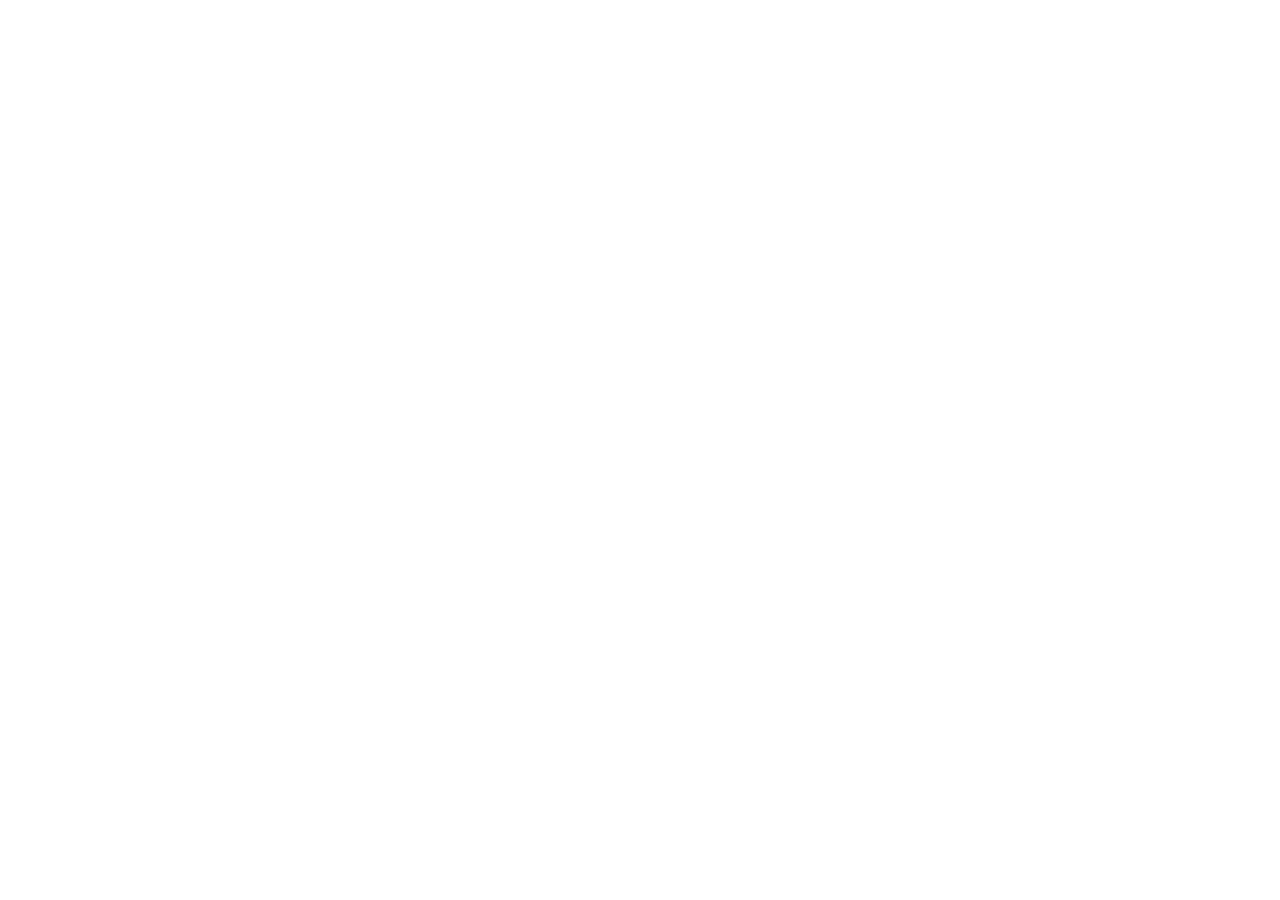
==== commit 0dc801ea: "start.luna-astrolog.ru снова сразу в бота с меткой из ссылки Co-Authored-By: Claude Opus 5.5 <norepl" ====
--- a/index.html
+++ b/index.html
@@ -1,112 +1,42 @@
 <!doctype html>
-<html lang="ru" data-theme="dark">
+<html lang="ru">
 <head>
 <meta charset="utf-8">
 <meta name="facebook-domain-verification" content="kjhiqtzh9evs5a8xvoru9af90ps7b9" />
 <meta name="viewport" content="width=device-width,initial-scale=1,viewport-fit=cover">
 <meta name="theme-color" content="#3D2348">
+<meta name="robots" content="noindex">
 <title>Луна: личный астролог</title>
-<meta name="description" content="Натальная карта за минуту. Разбор и первый вопрос бесплатно.">
-<meta property="og:type" content="website">
-<meta property="og:locale" content="ru_RU">
-<meta property="og:title" content="Луна: личный астролог">
-<meta property="og:description" content="Натальная карта за минуту. Разбор и первый вопрос бесплатно.">
-<meta property="og:url" content="https://luna-astrolog.ru/">
-<meta property="og:image" content="https://luna-astrolog.ru/assets/og-luna.jpg">
-<meta property="og:image:width" content="1200"><meta property="og:image:height" content="630">
-<meta name="twitter:card" content="summary_large_image">
-<link rel="icon" type="image/svg+xml" href="data:image/svg+xml,%3Csvg xmlns='http://www.w3.org/2000/svg' viewBox='0 0 32 32'%3E%3Crect width='32' height='32' rx='10' fill='%233D2348'/%3E%3Cpath d='M22 5A12 12 0 1 0 27 23 12 12 0 0 1 22 5' fill='%23FFCFAD'/%3E%3C/svg%3E">
-<link rel="preload" href="assets/fonts/prata-400.woff2" as="font" type="font/woff2" crossorigin>
-<script>if(new URLSearchParams(location.search).get('theme')==='light'){document.documentElement.dataset.theme='light';document.querySelector('meta[name="theme-color"]').content='#F7F5F2'}</script>
-<link rel="stylesheet" href="styles.css">
-<script type="module" src="app.js"></script>
+<script>
+// Сразу в бота. Метка из ссылки (?start=igt_1) уходит в бот как есть, без метки — lp_site.
+(function () {
+  var raw = new URLSearchParams(location.search).get('start') || '';
+  var code = /^[A-Za-z0-9_-]{1,64}$/.test(raw) ? raw : 'lp_site';
+  var url = 'https://t.me/AstroLunaai_bot?start=' + encodeURIComponent(code);
+  window.__bot = url;
+  location.replace(url);
+})();
+</script>
+<style>
+:root{--bg:#3D2348;--fg:#F6EEF6;--muted:#CDBBD2;--tg:#2AABEE}
+*{box-sizing:border-box}
+html,body{height:100%}
+body{margin:0;background:var(--bg);color:var(--fg);font:16px/1.5 system-ui,-apple-system,"Segoe UI",Roboto,sans-serif;display:grid;place-items:center;padding-left:max(16px,env(safe-area-inset-left,0px));padding-right:max(16px,env(safe-area-inset-right,0px))}
+main{display:grid;gap:14px;justify-items:center;text-align:center;max-width:22rem}
+.moon{font-size:40px;line-height:1}
+h1{margin:0;font-size:20px;font-weight:600}
+p{margin:0;color:var(--muted)}
+a.btn{display:block;width:100%;padding:16px 20px;border-radius:14px;background:var(--tg);color:#fff;text-decoration:none;font-weight:600;font-size:17px}
+a.btn:focus-visible{outline:3px solid #fff;outline-offset:3px}
+</style>
 </head>
 <body>
-<svg class="svg-defs" xmlns="http://www.w3.org/2000/svg" aria-hidden="true"><defs>
-<symbol id="moon" viewBox="0 0 32 32"><path d="M22 3.5A13.1 13.1 0 1 0 28 24 13.1 13.1 0 0 1 22 3.5Z" fill="currentColor"/></symbol>
-<symbol id="tg" viewBox="0 0 24 24"><path fill="currentColor" d="M21.4 3.4 18.2 20c-.2 1.1-.9 1.4-1.8.9l-5-3.7-2.4 2.3c-.3.3-.5.5-1 .5l.4-5.1L17.7 6c.4-.4-.1-.6-.6-.3L5.6 13 1 11.6c-1-.3-1-1 .2-1.5L20 2.8c.9-.3 1.7.2 1.4.6Z"/></symbol>
-<symbol id="vk" viewBox="0 0 24 24"><path fill="currentColor" d="M3 5h3c.2 5.5 2.6 8.2 4.4 8.8V5h2.9v5c1.8-.2 3.6-2.5 4.3-5h3c-.6 3-2.4 5.3-4 6.3 1.6.8 3.7 2.8 4.7 6.7H18c-.8-2.5-2.4-4.4-4.7-4.7V18h-.4C6.7 18 3.2 13.4 3 5Z"/></symbol>
-<symbol id="max" viewBox="0 0 24 24"><path fill="currentColor" fill-rule="evenodd" d="M12 1a11 11 0 0 1 0 22c-2.1 0-3.3-.3-4.8-1.5C5.8 23 2 24 2 21c0-3.1-2-5.3-2-9A11 11 0 0 1 12 1Zm0 5a6 6 0 0 0-6 5c-.5 2.6.2 6 .8 6.1.3 0 1-.4 1.5-1 .8.5 1.8.8 2.7.9a5.5 5.5 0 0 0 1-11Z"/></symbol>
-<symbol id="chat" viewBox="0 0 24 24"><path d="M4 5.5h16v10H9.5L5 19.5v-4H4Z" fill="none" stroke="currentColor" stroke-width="1.5" stroke-linejoin="round"/></symbol>
-<symbol id="calendar" viewBox="0 0 24 24"><g fill="none" stroke="currentColor" stroke-width="1.5"><rect x="4" y="5.5" width="16" height="14" rx="2.5"/><path d="M4 10h16M8.5 3.5v4M15.5 3.5v4"/></g></symbol>
-<symbol id="send" viewBox="0 0 24 24"><path d="M12 19V5M5.5 11.5 12 5l6.5 6.5" fill="none" stroke="currentColor" stroke-width="2" stroke-linecap="round" stroke-linejoin="round"/></symbol>
-<symbol id="t-orbit" viewBox="0 0 24 24"><g fill="none" stroke="currentColor" stroke-width="1.4"><circle cx="12" cy="12" r="3.2"/><ellipse cx="12" cy="12" rx="9.5" ry="4.2" transform="rotate(-25 12 12)"/></g><circle cx="20.6" cy="8" r="1.5" fill="currentColor"/></symbol>
-<symbol id="t-heart" viewBox="0 0 24 24"><path d="M12 20s-7.5-4.6-7.5-10.2A4.1 4.1 0 0 1 12 7.4a4.1 4.1 0 0 1 7.5 2.4C19.5 15.4 12 20 12 20Z" fill="none" stroke="currentColor" stroke-width="1.4" stroke-linejoin="round"/></symbol>
-<symbol id="t-shield" viewBox="0 0 24 24"><g fill="none" stroke="currentColor" stroke-width="1.4" stroke-linejoin="round" stroke-linecap="round"><path d="M12 3 5 6v5.5c0 4.3 3 7.9 7 9.5 4-1.6 7-5.2 7-9.5V6Z"/><path d="m8.8 12.2 2.3 2.3 4.3-4.6"/></g></symbol>
-<symbol id="chev" viewBox="0 0 24 24"><path d="m9 5 7 7-7 7" fill="none" stroke="currentColor" stroke-width="2.2" stroke-linecap="round" stroke-linejoin="round"/></symbol>
-<symbol id="check" viewBox="0 0 20 20"><path d="m4 10 4 4 8-8" fill="none" stroke="currentColor" stroke-width="1.8"/></symbol>
-<symbol id="spark" viewBox="0 0 24 24"><path d="m12 2 2.7 6.7L22 12l-7.3 3.3L12 22l-2.7-6.7L2 12l7.3-3.3Z" fill="none" stroke="currentColor" stroke-width="1.3"/></symbol>
-</defs></svg>
-<a class="skip-link" href="#hero-primary">К началу разговора</a>
 <main>
-<div class="hero-wrap" data-loop>
-<header class="header shell"><a class="brand" href="./" aria-label="Луна: личный астролог"><svg aria-hidden="true"><use href="#moon"/></svg><span class="wordmark">Луна<span class="brand-tail"> · личный астролог</span></span></a><span class="header-note">Твой вопрос. Твоя карта.</span></header>
-<section class="hero shell" id="hero" aria-labelledby="hero-title">
-<div class="hero-copy">
-<h1 id="hero-title"><span id="headline-main">Спроси астролога</span><span class="accent" id="headline-accent">о главном</span></h1>
-<p class="subtitle" id="hero-subtitle">Ответ в твоей натальной карте</p>
-</div>
-<div class="scene" aria-label="Пример знакомства с Луной">
-<div class="portrait" aria-hidden="true"><svg class="lp-orbits lp-back" viewBox="0 0 1122 1402" preserveAspectRatio="xMidYMin slice" aria-hidden="true"><defs><radialGradient id="pf" cx="36%" cy="32%" r="72%"><stop offset="0" stop-color="#FFFFFF"/><stop offset=".38" stop-color="#F8EBEE"/><stop offset=".78" stop-color="#D3B5C6"/><stop offset="1" stop-color="#9A7891"/></radialGradient><radialGradient id="pg"><stop offset="0" stop-color="#FFE3CF" stop-opacity=".9"/><stop offset=".42" stop-color="#F0C8DE" stop-opacity=".32"/><stop offset="1" stop-color="#F0C8DE" stop-opacity="0"/></radialGradient><radialGradient id="sg"><stop offset="0" stop-color="#FFFFFF"/><stop offset=".22" stop-color="#FFEBDD" stop-opacity=".95"/><stop offset=".55" stop-color="#FFCEAD" stop-opacity=".35"/><stop offset="1" stop-color="#FFCEAD" stop-opacity="0"/></radialGradient><path id="o0" d="M768.9 655.6A286.8 479.9 66.25 1 1 537.9 130.6A286.8 479.9 66.25 1 1 768.9 655.6Z"/><path id="o1" d="M229.0 914.2 L220.6 910.8 L212.3 907.4 L204.2 903.8 L196.2 900.2 L188.4 896.5 L180.7 892.7 L173.1 888.8 L165.8 884.8 L158.6 880.8 L151.5 876.6 L144.6 872.4 L137.9 868.1 L131.4 863.7 L125.0 859.3 L118.8 854.7 L112.8 850.1 L107.0 845.5 L101.3 840.7 L95.8 835.9 L90.5 831.0 L85.4 826.0 L80.5 821.0 L75.7 815.9 L71.2 810.8 L66.8 805.6 L62.6 800.3 L58.6 795.0 L54.9 789.6 L51.3 784.2 L47.9 778.7 L44.7 773.1 L41.7 767.5 L38.9 761.9 L36.3 756.2 L33.9 750.5 L31.7 744.7 L29.7 738.9 L27.9 733.1 L26.3 727.2 L24.9 721.3 L23.7 715.3 L22.7 709.3 L21.9 703.3 L21.4 697.3 L21.0 691.2 L20.8 685.1 L20.9 679.0 L21.1 672.8 L21.6 666.7 L22.3 660.5 L23.1 654.3 L24.2 648.1 L25.5 641.9 L27.0 635.7 L28.6 629.4 L30.5 623.2 L32.6 617.0 L34.9 610.7 L37.4 604.5 L40.1 598.2 L43.0 592.0 L46.1 585.8 L49.4 579.6 L52.8 573.3 L56.5 567.1 L60.4 560.9 L64.5 554.8 L68.7 548.6 L73.2 542.5 L77.8 536.4 L82.6 530.3 L87.6 524.2 L92.8 518.2 L98.2 512.1 L103.8 506.2 L109.5 500.2 L115.5 494.3 L121.6 488.4 L127.8 482.6 L134.3 476.8 L140.9 471.0 L147.7 465.3 L154.6 459.6 L161.8 454.0 L169.0 448.4 L176.5 442.8 L184.1 437.4 L191.8 431.9 L199.7 426.6 L207.8 421.2 L216.0 416.0 L224.4 410.8 L232.9 405.6 L241.5 400.5 L250.3 395.5 L259.2 390.6 L268.2 385.7 L277.4 380.9 L286.7 376.1 L296.1 371.5 L305.7 366.9 L315.3 362.4 L325.1 357.9 L335.0 353.5 L345.0 349.2 L355.1 345.0 L365.3 340.9 L375.6 336.8 L386.0 332.9 L396.6 329.0 L407.1 325.2 L417.8 321.5 L428.6 317.9 L439.4 314.3 L450.4 310.9 L461.4 307.5 L472.4 304.3 L483.6 301.1 L494.8 298.1 L506.1 295.1 L517.4 292.2 L528.8 289.4 L540.2 286.7 L551.7 284.2 L563.2 281.7 L574.7 279.3 L586.3 277.0 L598.0 274.8 L609.6 272.7 L621.3 270.8 L633.0 268.9 L644.7 267.1 L656.5 265.5 L668.2 263.9 L680.0 262.5 L691.8 261.1 L703.5 259.9 L715.3 258.7 L727.0 257.7 L738.8 256.8 L750.5 256.0 L762.2 255.3 L773.9 254.7 L785.6 254.2 L797.3 253.8 L808.9 253.6 L820.5 253.4 L832.0 253.4 L843.5 253.4 L855.0 253.6 L866.4 253.9 L877.7 254.2 L889.0 254.7 L900.2 255.3 L911.4 256.1 L922.5 256.9 L933.6 257.8 L944.5 258.8 L955.4 260.0 L966.2 261.2 L977.0 262.6 L987.6 264.1 L998.2 265.6 L1008.6 267.3 L1019.0 269.1 L1029.3 271.0 L1039.4 272.9 L1049.5 275.0 L1059.5 277.2 L1069.3 279.5 L1079.0 281.9 L1088.6 284.4 L1098.1 287.0 L1107.5 289.7 L1116.8 292.5 L1125.9 295.4 L1134.9 298.3 L1143.7 301.4 L1152.4 304.6 L1161.0 307.9 L1169.4 311.2 L1177.7 314.7 L1185.9 318.2 L1193.8 321.8 L1201.7 325.6 L1209.4 329.4 L1216.9 333.3 L1224.3 337.2 L1231.5 341.3 L1238.5 345.4 L1245.4 349.7 L1252.1 354.0 L1258.6 358.3 L1265.0 362.8 L1271.2 367.3 L1277.2 371.9 L1283.1 376.6 L1288.7 381.4 L1294.2 386.2 L1299.5 391.1 L1304.6 396.0 L1309.6 401.0 L1314.3 406.1 L1318.9 411.3 L1323.2 416.5 L1327.4 421.7 L1331.4 427.1 L1335.2 432.5 L1338.8 437.9 L1342.2 443.4 L1345.4 448.9 L1348.4 454.5 L1351.2 460.1 L1353.8 465.8 L1356.2 471.6 L1358.4 477.3 L1360.4 483.1 L1362.2 489.0 L1363.8 494.9 L1365.2 500.8 L1366.3 506.7 L1367.3 512.7 L1368.1 518.7 L1368.7 524.8 L1369.0 530.9 L1369.2 537.0 L1369.1 543.1 L1368.9 549.2 L1368.4 555.4 L1367.8 561.5 L1366.9 567.7 L1365.8 573.9 L1364.6 580.2 L1363.1 586.4 L1361.4 592.6 L1359.5 598.8 L1357.4 605.1 L1355.1 611.3 L1352.6 617.6 L1350.0 623.8 L1347.1 630.0 L1344.0 636.3 L1340.7 642.5 L1337.2 648.7 L1333.5 654.9 L1329.6 661.1 L1325.6 667.3 L1321.3 673.4 L1316.9 679.6 L1312.2 685.7 L1307.4 691.8 L1302.4 697.8 L1297.2 703.9 L1291.8 709.9 L1286.2 715.9 L1280.5 721.8 L1274.6 727.8 L1268.5 733.6 L1262.2 739.5 L1255.8 745.3 L1249.1 751.1 L1242.3 756.8 L1235.4 762.5 L1228.3 768.1 L1221.0 773.7 L1213.6 779.2 L1206.0 784.7 L1198.2 790.1 L1190.3 795.5 L1182.2 800.8 L1174.0 806.1 L1165.7 811.3 L1157.2 816.4 L1148.5 821.5 L1139.8 826.5 L1130.9 831.5 L1121.8 836.4 L1112.6 841.2 L1103.3 845.9 L1093.9 850.6 L1084.4 855.2 L1074.7 859.7 L1064.9 864.2 L1055.0 868.5 L1045.0 872.8 L1034.9 877.0 L1024.7 881.2 L1014.4 885.2 L1004.0 889.2 L993.5 893.1 L982.9 896.9 L972.2 900.6 L961.4 904.2 L950.6 907.7 L939.7 911.2 L928.7 914.5 L917.6 917.8 L906.4 920.9 L895.2 924.0 L884.0 927.0 L872.7 929.9 L861.3 932.6 L849.9 935.3 L838.4 937.9 L826.9 940.4 L815.3 942.8 L803.7 945.0 L792.1 947.2 L780.4 949.3 L768.7 951.3 L757.0 953.2 L745.3 954.9 L733.6 956.6 L721.8 958.1 L710.0 959.6 L698.3 960.9 L686.5 962.2 L674.7 963.3 L663.0 964.3 L651.2 965.3 L639.5 966.1 L627.8 966.8"/><path id="o2" d="M637.2 831.1A255.9 635.3 65.35 1 1 423.6 365.9A255.9 635.3 65.35 1 1 637.2 831.1Z"/></defs><g class="lp-halo"><use href="#o0"/><use href="#o1"/><use href="#o2"/></g><g class="lp-line"><use href="#o0"/><use href="#o1"/><use href="#o2"/></g><circle class="lp-glowdot" cx="998.3" cy="104.7" r="52" fill="url(#pg)" style="--d:4.2s;--dl:-0.0s"/><circle class="lp-pearl" cx="998.3" cy="104.7" r="20" fill="url(#pf)"/><circle class="lp-glowdot" cx="1096.1" cy="313.9" r="47" fill="url(#pg)" style="--d:4.9s;--dl:-0.9s"/><circle class="lp-pearl" cx="1096.1" cy="313.9" r="18" fill="url(#pf)"/><circle class="lp-glowdot" cx="304.9" cy="367.2" r="52" fill="url(#pg)" style="--d:5.6s;--dl:-1.8s"/><circle class="lp-pearl" cx="304.9" cy="367.2" r="20" fill="url(#pf)"/><circle class="lp-glowdot big" cx="215.0" cy="588.2" r="141" fill="url(#pg)" style="--d:6.3s;--dl:-2.7s"/><circle class="lp-pearl" cx="215.0" cy="588.2" r="44" fill="url(#pf)"/><circle class="lp-glowdot" cx="1091.2" cy="472.0" r="31" fill="url(#pg)" style="--d:7.0s;--dl:-3.6s"/><circle class="lp-pearl" cx="1091.2" cy="472.0" r="12" fill="url(#pf)"/><circle class="lp-glowdot" cx="133.3" cy="865.0" r="55" fill="url(#pg)" style="--d:7.7s;--dl:-4.5s"/><circle class="lp-pearl" cx="133.3" cy="865.0" r="21" fill="url(#pf)"/><g class="lp-star"><g class="lp-star-body"><circle r="34" fill="url(#sg)"/><circle r="7" fill="#FFFFFF"/></g><animateMotion dur="26s" begin="-4s" repeatCount="indefinite" keyPoints="0;1" keyTimes="0;1" calcMode="linear"><mpath href="#o0"/></animateMotion></g><g class="lp-star"><g class="lp-star-body"><circle r="34" fill="url(#sg)"/><circle r="7" fill="#FFFFFF"/></g><animateMotion dur="34s" begin="-19s" repeatCount="indefinite" keyPoints="1;0" keyTimes="0;1" calcMode="linear"><mpath href="#o2"/></animateMotion></g><g class="lp-mpearl" data-orbit="o0"><circle class="lp-mglow" r="24" fill="url(#pg)"/><circle class="lp-mcore" r="9" fill="url(#pf)"/></g><g class="lp-mpearl" data-orbit="o1"><circle class="lp-mglow" r="24" fill="url(#pg)"/><circle class="lp-mcore" r="9" fill="url(#pf)"/></g><g class="lp-mpearl" data-orbit="o2"><circle class="lp-mglow" r="24" fill="url(#pg)"/><circle class="lp-mcore" r="9" fill="url(#pf)"/></g></svg><picture>
-<source media="(max-width:899px)" type="image/avif" srcset="assets/portrait/woman-clean-480.avif 480w, assets/portrait/woman-clean-800.avif 800w, assets/portrait/woman-clean-1122.avif 1122w, assets/portrait/woman-clean-1320.avif 1320w" sizes="(max-width:899px) 100vw, 560px">
-<source media="(max-width:899px)" type="image/webp" srcset="assets/portrait/woman-clean-480.webp 480w, assets/portrait/woman-clean-800.webp 800w, assets/portrait/woman-clean-1122.webp 1122w, assets/portrait/woman-clean-1320.webp 1320w" sizes="(max-width:899px) 100vw, 560px">
-<source type="image/avif" srcset="assets/portrait/woman-clean-480.avif 480w, assets/portrait/woman-clean-800.avif 800w, assets/portrait/woman-clean-1122.avif 1122w, assets/portrait/woman-clean-1320.avif 1320w" sizes="(max-width:899px) 100vw, 560px">
-<img src="assets/portrait/woman-clean-800.webp" srcset="assets/portrait/woman-clean-480.webp 480w, assets/portrait/woman-clean-800.webp 800w, assets/portrait/woman-clean-1122.webp 1122w, assets/portrait/woman-clean-1320.webp 1320w" sizes="(max-width:899px) 100vw, 560px" width="1122" height="1402" alt="" fetchpriority="high" decoding="async">
-</picture><svg class="lp-orbits lp-front" viewBox="0 0 1122 1402" preserveAspectRatio="xMidYMin slice" aria-hidden="true"><defs><linearGradient id="fl" gradientUnits="userSpaceOnUse" x1="410" y1="968" x2="488" y2="980"><stop offset="0" stop-color="#FFE5D3"/><stop offset="1" stop-color="#FFE5D3" stop-opacity="0"/></linearGradient><linearGradient id="fu" gradientUnits="userSpaceOnUse" x1="1020" y1="724" x2="1058" y2="758"><stop offset="0" stop-color="#FFE5D3" stop-opacity="0"/><stop offset="1" stop-color="#FFE5D3"/></linearGradient><linearGradient id="fs" gradientUnits="userSpaceOnUse" x1="1045" y1="944" x2="990" y2="962"><stop offset="0" stop-color="#FFE5D3"/><stop offset="1" stop-color="#FFE5D3" stop-opacity="0"/></linearGradient><linearGradient id="cl" gradientUnits="userSpaceOnUse" x1="316" y1="946" x2="490" y2="980"><stop offset="0" stop-color="#E3D7D8" stop-opacity="0"/><stop offset=".12" stop-color="#E3D7D8"/><stop offset=".6" stop-color="#E3D7D8"/><stop offset="1" stop-color="#E3D7D8" stop-opacity="0"/></linearGradient><linearGradient id="cs" gradientUnits="userSpaceOnUse" x1="1040" y1="946" x2="988" y2="963"><stop offset="0" stop-color="#DCCFCD"/><stop offset="1" stop-color="#DCCFCD" stop-opacity="0"/></linearGradient></defs><path class="lp-cover" d="M316.0 946.3 L320.1 947.3 L324.3 948.3 L328.5 949.3 L332.7 950.3 L336.8 951.3 L341.0 952.4 L345.2 953.4 L349.3 954.4 L353.5 955.4 L357.7 956.4 L361.9 957.4 L366.0 958.4 L370.2 959.4 L374.4 960.4 L378.6 961.3 L382.8 962.3 L387.0 963.3 L391.2 964.2 L395.4 965.1 L399.6 966.1 L403.8 967.0 L408.0 967.8 L412.2 968.7 L416.4 969.6 L420.6 970.4 L424.8 971.2 L429.0 972.0 L433.2 972.7 L437.5 973.5 L441.7 974.2 L445.9 974.9 L450.2 975.5 L454.4 976.1 L458.7 976.7 L462.9 977.3 L467.2 977.8 L471.4 978.3 L475.7 978.8 L480.0 979.2" style="stroke:url(#cl)"/><path class="lp-cover" d="M1093.2 806.2 L1094.7 809.4 L1096.3 812.7 L1097.8 816.0 L1099.3 819.5 L1100.7 823.1 L1102.2 826.7 L1103.5 830.5 L1104.9 834.2 L1106.1 838.0 L1107.3 841.9 L1108.3 845.8 L1109.3 849.7 L1110.1 853.7 L1110.9 857.6 L1111.4 861.6 L1111.9 865.6 L1112.1 869.5 L1112.2 873.4 L1112.1 877.3 L1111.8 881.2 L1111.3 885.0 L1110.6 888.7 L1109.6 892.4 L1108.5 896.1 L1107.1 899.6 L1105.5 903.0 L1103.7 906.4 L1101.7 909.6 L1099.6 912.6 L1097.2 915.6 L1094.6 918.4 L1091.9 921.0 L1089.0 923.4 L1085.9 925.7 L1082.6 927.7 L1079.2 929.7 L1075.7 931.4 L1072.1 933.1 L1068.5 934.7 L1064.7 936.1 L1061.0 937.6 L1057.2 939.0 L1053.5 940.4 L1049.8 941.7 L1046.1 943.1 L1042.5 944.5 L1038.9 945.9 L1035.3 947.3 L1031.7 948.7 L1028.1 950.1 L1024.5 951.5 L1020.9 952.8 L1017.3 954.1 L1013.7 955.4 L1010.1 956.6 L1006.4 957.8 L1002.6 958.9 L998.8 960.0 L995.0 961.0" style="stroke:url(#cs)"/><g class="lp-halo"><path d="M229.8 914.0 L233.7 915.9 L237.7 917.8 L241.7 919.6 L245.7 921.5 L249.7 923.2 L253.7 925.0 L257.8 926.6 L261.9 928.3 L265.9 929.9 L270.0 931.5 L274.1 933.0 L278.3 934.5 L282.4 936.0 L286.5 937.4 L290.7 938.8 L294.9 940.2 L299.1 941.5 L303.3 942.9 L307.5 944.1 L311.7 945.4 L315.9 946.6 L320.2 947.8 L324.4 949.0 L328.7 950.1 L332.9 951.2 L337.2 952.3 L341.5 953.4 L345.7 954.4 L350.0 955.5 L354.3 956.5 L358.6 957.4 L362.9 958.4 L367.3 959.3 L371.6 960.3 L375.9 961.2 L380.2 962.1 L384.5 962.9 L388.9 963.8 L393.2 964.7 L397.5 965.5 L401.9 966.3 L406.2 967.1 L410.6 967.9 L414.9 968.7 L419.2 969.5 L423.6 970.3 L427.9 971.0 L432.2 971.8 L436.6 972.6 L440.9 973.3 L445.2 974.1 L449.6 974.8 L453.9 975.5 L458.2 976.3 L462.5 977.0 L466.8 977.7 L471.2 978.5 L475.5 979.2 L479.8 980.0"/><path d="M1093.2 806.2 L1094.7 809.4 L1096.3 812.7 L1097.8 816.0 L1099.3 819.5 L1100.7 823.1 L1102.2 826.7 L1103.5 830.5 L1104.9 834.2 L1106.1 838.0 L1107.3 841.9 L1108.3 845.8 L1109.3 849.7 L1110.1 853.7 L1110.9 857.6 L1111.4 861.6 L1111.9 865.6 L1112.1 869.5 L1112.2 873.4 L1112.1 877.3 L1111.8 881.2 L1111.3 885.0 L1110.6 888.7 L1109.6 892.4 L1108.5 896.1 L1107.1 899.6 L1105.5 903.0 L1103.7 906.4 L1101.7 909.6 L1099.6 912.6 L1097.2 915.6 L1094.6 918.4 L1091.9 921.0 L1089.0 923.4 L1085.9 925.7 L1082.6 927.7 L1079.2 929.7 L1075.7 931.4 L1072.1 933.1 L1068.5 934.7 L1064.7 936.1 L1061.0 937.6 L1057.2 939.0 L1053.5 940.4 L1049.8 941.7 L1046.1 943.1 L1042.5 944.5 L1038.9 945.9 L1035.3 947.3 L1031.7 948.7 L1028.1 950.1 L1024.5 951.5 L1020.9 952.8 L1017.3 954.1 L1013.7 955.4 L1010.1 956.6 L1006.4 957.8 L1002.6 958.9 L998.8 960.0 L995.0 961.0"/></g><path class="lp-line" d="M229.8 914.0 L233.7 915.9 L237.7 917.8 L241.7 919.6 L245.7 921.5 L249.7 923.2 L253.7 925.0 L257.8 926.6 L261.9 928.3 L265.9 929.9 L270.0 931.5 L274.1 933.0 L278.3 934.5 L282.4 936.0 L286.5 937.4 L290.7 938.8 L294.9 940.2 L299.1 941.5 L303.3 942.9 L307.5 944.1 L311.7 945.4 L315.9 946.6 L320.2 947.8 L324.4 949.0 L328.7 950.1 L332.9 951.2 L337.2 952.3 L341.5 953.4 L345.7 954.4 L350.0 955.5 L354.3 956.5 L358.6 957.4 L362.9 958.4 L367.3 959.3 L371.6 960.3 L375.9 961.2 L380.2 962.1 L384.5 962.9 L388.9 963.8 L393.2 964.7 L397.5 965.5 L401.9 966.3 L406.2 967.1 L410.6 967.9 L414.9 968.7 L419.2 969.5 L423.6 970.3 L427.9 971.0 L432.2 971.8 L436.6 972.6 L440.9 973.3 L445.2 974.1 L449.6 974.8 L453.9 975.5 L458.2 976.3 L462.5 977.0 L466.8 977.7 L471.2 978.5 L475.5 979.2 L479.8 980.0" style="stroke:url(#fl)"/><path class="lp-line" d="M1093.2 806.2 L1094.7 809.4 L1096.3 812.7 L1097.8 816.0 L1099.3 819.5 L1100.7 823.1 L1102.2 826.7 L1103.5 830.5 L1104.9 834.2 L1106.1 838.0 L1107.3 841.9 L1108.3 845.8 L1109.3 849.7 L1110.1 853.7 L1110.9 857.6 L1111.4 861.6 L1111.9 865.6 L1112.1 869.5 L1112.2 873.4 L1112.1 877.3 L1111.8 881.2 L1111.3 885.0 L1110.6 888.7 L1109.6 892.4 L1108.5 896.1 L1107.1 899.6 L1105.5 903.0 L1103.7 906.4 L1101.7 909.6 L1099.6 912.6 L1097.2 915.6 L1094.6 918.4 L1091.9 921.0 L1089.0 923.4 L1085.9 925.7 L1082.6 927.7 L1079.2 929.7 L1075.7 931.4 L1072.1 933.1 L1068.5 934.7 L1064.7 936.1 L1061.0 937.6 L1057.2 939.0 L1053.5 940.4 L1049.8 941.7 L1046.1 943.1 L1042.5 944.5 L1038.9 945.9 L1035.3 947.3 L1031.7 948.7 L1028.1 950.1 L1024.5 951.5 L1020.9 952.8 L1017.3 954.1 L1013.7 955.4 L1010.1 956.6 L1006.4 957.8 L1002.6 958.9 L998.8 960.0 L995.0 961.0" style="stroke:url(#fs)"/><path class="lp-line" d="M1022.0 726.0 L1024.4 728.2 L1026.9 730.4 L1029.3 732.5 L1031.8 734.7 L1034.2 736.9 L1036.7 739.1 L1039.1 741.3 L1041.6 743.5 L1044.0 745.6 L1046.5 747.8 L1048.9 750.0 L1051.3 752.2 L1053.7 754.5 L1056.1 756.7 L1058.5 758.9 L1060.9 761.2 L1063.3 763.4 L1065.7 765.7 L1068.0 768.0" style="stroke:url(#fu)"/><circle class="lp-glowdot" cx="1087.3" cy="784.0" r="60" fill="url(#pg)" style="--d:5.3s;--dl:-2.4s"/><circle class="lp-pearl" cx="1087.3" cy="784.0" r="23" fill="url(#pf)"/></svg></div>
-</div>
-<div class="hsteps" id="hsteps"><svg class="side-arc" viewBox="0 0 64 100" preserveAspectRatio="none" aria-hidden="true"><path d="M0 0Q64 50 0 100"/></svg><ol class="side-steps" aria-label="Как это работает"><li><span class="step-node" aria-hidden="true"><svg><use href="#chat"/></svg><b class="step-num">1</b></span><span class="hs-text"><b class="s-full">Открой чат</b><span class="s-line">это бесплатно</span><b class="s-short">Открой чат</b></span></li><li><span class="step-node" aria-hidden="true"><svg><use href="#calendar"/></svg><b class="step-num">2</b></span><span class="hs-text"><b class="s-full">Напиши дату рождения</b><span class="s-line">Луна рассчитает карту</span><b class="s-short">Напиши дату</b></span></li><li><span class="step-node" aria-hidden="true"><svg><use href="#moon"/></svg><b class="step-num">3</b></span><span class="hs-text"><b class="s-full">Читай свой разбор</b><span class="s-line">о любви, деле и пути</span><b class="s-short">Читай разбор</b></span></li></ol></div>
-<div class="hero-action">
-<div class="cta-card" id="cta-card"><svg class="cta-deco" aria-hidden="true"><path/></svg><p class="cta-title" id="cta-title"><span class="cta-l1"><img class="cta-gift" src="[data-uri]" width="96" height="96" alt="">Натальная карта, разбор</span><span class="cta-l2">и первый вопрос <span class="cta-free">бесплатно</span></span></p><div class="cta-cut" aria-hidden="true"></div><p class="cta-hint">Забери в Telegram<span class="emoji emoji-end cta-point" aria-hidden="true">👇</span></p><div class="cta-row" role="group" aria-labelledby="cta-title"><a class="cta-btn" id="hero-primary" data-platform="telegram" href="https://t.me/AstroLunaai_bot?start=lp_site" target="_blank" rel="noopener"><svg aria-hidden="true"><use href="#tg"/></svg><span class="cta-name">Telegram</span></a></div><p class="micro-copy">Без банковской карты. Ничего не нужно устанавливать.</p></div>
-
-</div>
-</section>
-</div>
-<div class="content-wrap" data-loop><div class="stars" aria-hidden="true"><i style="left:9%;top:5%;--tw:4.2s;--tw-delay:0s"></i><i style="left:31%;top:13%;--tw:3.4s;--tw-delay:1.1s"></i><i style="left:68%;top:4%;--tw:5.2s;--tw-delay:0.6s"></i><i style="left:88%;top:17%;--tw:3.8s;--tw-delay:2s"></i><i style="left:16%;top:38%;--tw:4.6s;--tw-delay:1.6s"></i><i style="left:79%;top:46%;--tw:3.1s;--tw-delay:0.3s"></i><i style="left:52%;top:71%;--tw:5.6s;--tw-delay:2.4s"></i></div>
-<section class="offer-section shell" aria-labelledby="offer-title" hidden><div class="offer-card"><p class="section-kicker">Твоё знакомство с Луной</p><h2 id="offer-title">Бесплатно при знакомстве</h2><ul class="offer-list"><li><svg aria-hidden="true"><use href="#check"/></svg>Натальная карта за 1 минуту</li><li><svg aria-hidden="true"><use href="#check"/></svg>Подробный разбор карты</li><li><svg aria-hidden="true"><use href="#check"/></svg>Ответ на твой первый вопрос</li></ul></div></section>
-<section class="how shell section" aria-labelledby="how-title" hidden><p class="section-kicker">Всё начинается с разговора</p><h2 id="how-title">Как это работает</h2><ol class="steps"><li><span class="step-number">01</span><div><h3>Открой Луну</h3><p>Нажми кнопку. Откроется чат с Луной.</p></div></li><li><span class="step-number">02</span><div><h3>Расскажи о рождении</h3><p>Напиши дату, время и город рождения. Точное время делает карту точнее. Если его нет, Луна построит карту по дате и городу.</p></div></li><li><span class="step-number">03</span><div><h3>Получи свой разбор</h3><p>Через минуту получишь карту, разбор и ответ на первый вопрос.</p></div></li></ol></section>
-<section class="example-section section" aria-labelledby="example-title" hidden><div class="shell example-grid"><div class="example-intro"><p class="section-kicker">Лично про тебя</p><h2 id="example-title">Так начинается<br>твой разбор</h2><p class="section-description">Луна связывает карту с твоей жизнью. Понятно, тепло, в разговоре.</p><p class="sample-caption">Пример для вымышленных данных рождения</p></div><div class="example-chat">
-<div class="natal-card"><div class="card-brand"><svg aria-hidden="true"><use href="#moon"/></svg>Луна: личный астролог</div><div class="natal-copy"><h3>Анна,<br>твоя Луна в Раке</h3><p>Чувствуешь глубже,<br>чем показываешь</p><span>Асцендент в Весах</span></div><svg class="natal-orbits" viewBox="0 0 220 260" aria-hidden="true"><defs><radialGradient id="pearl"><stop offset="0" stop-color="#FFFDF9"/><stop offset=".5" stop-color="#E9DDE5"/><stop offset="1" stop-color="#B7A7BC"/></radialGradient></defs><g fill="none" stroke="#A99BAE" stroke-width="1"><ellipse cx="128" cy="126" rx="68" ry="111" transform="rotate(32 128 126)"/><ellipse cx="128" cy="126" rx="99" ry="48" transform="rotate(-28 128 126)"/><ellipse cx="128" cy="126" rx="82" ry="66" transform="rotate(59 128 126)"/></g><circle cx="128" cy="126" r="29" fill="url(#pearl)" stroke="#C8B6C3"/><circle cx="178" cy="43" r="9" fill="url(#pearl)"/><circle cx="62" cy="192" r="7" fill="url(#pearl)"/></svg></div>
-<div class="message"><span class="message-author"><span class="emoji" aria-hidden="true">🌙</span>Луна</span><p>Анна, Луна в Раке часто говорит о чуткости. Ты можешь замечать настроение близких раньше, чем они о нём скажут.</p></div>
-<div class="message"><p>И при этом не сразу показывать, что происходит внутри. Иногда хочется, чтобы тебя поняли без объяснений.</p></div>
-<div class="message"><p>Можем посмотреть, как это проявляется в твоих отношениях. Что сейчас волнует больше всего?</p></div>
-</div></div></section>
-<section class="expert-section shell section" aria-labelledby="expert-title" hidden><div class="expert-icon" aria-hidden="true"><svg><use href="#spark"/></svg></div><div><p class="section-kicker">Человек за методикой</p><h2 id="expert-title">Луну обучала Елена</h2><p class="expert-sub">Ведический астролог, 15 лет практики.</p><p>Методика ответов Луны создана вместе с ней. Отвечает Луна, сразу и в любое время.</p><p class="quiet">Елена лично переписку не ведёт.</p><details class="about" hidden><summary>Как устроена Луна</summary><p>Луна рассчитывает карту по данным рождения и отвечает с помощью ИИ. Методика создана с участием Елены, практикующего ведического астролога.</p></details></div></section>
-<section class="faq shell section" aria-labelledby="faq-title" hidden><p class="section-kicker">Можно спросить</p><h2 id="faq-title">Перед знакомством</h2><div class="faq-list">
-<details><summary>Это правда бесплатно?</summary><p>Да. Карта, разбор и ответ на первый вопрос бесплатно, оплата не нужна. Захочешь спрашивать дальше, сможешь продолжить по подписке.</p></details>
-<details><summary>Я не знаю время рождения</summary><p>Время рождения уточняет карту: асцендент и дома. Если его нет, Луна построит карту по дате и городу, а время можно добавить позже в профиле.</p></details>
-<details hidden><summary>Это живой астролог?</summary><p>Нет, Луна это ИИ-астролог. Её обучала Елена, ведический астролог с 15-летней практикой. Поэтому Луна отвечает сразу, в любое время.</p></details>
-<details hidden><summary>Чем это отличается от гороскопа?</summary><p>Гороскоп пишут сразу для всех людей одного знака. Луна смотрит на твою карту по дате, времени и месту рождения и отвечает лично про тебя.</p></details>
-<details><summary>Что с моими данными?</summary><p>Они нужны, чтобы построить твою карту. Перед началом Луна попросит согласие. Удалить всё можно в любой момент в боте: «Профиль и данные → Удалить всё».</p></details>
-</div></section>
-
-<section class="brief shell" aria-label="Коротко о Луне">
-<div class="trust" id="trust"><h2 class="brief-title">Почему выбирают Луну</h2><p class="tv-sub">Луну обучала Елена, ведический астролог с <span class="nowrap">15-летней</span> практикой.</p><p class="tv-count" id="tv-count" hidden></p><div class="tv2-table" role="table" aria-label="Сравнение Луны с ИИ-чатом и живым астрологом"><div role="row" class="tv2-row tv2-head"><span role="columnheader"><span class="sr-only">Что важно</span></span><span role="columnheader" class="luna">Луна</span><span role="columnheader">ИИ-чат</span><span role="columnheader">Живой<br>астролог</span></div><div role="row" class="tv2-row"><span role="rowheader">Точный расчёт карты, без выдумок</span><span role="cell" class="luna yes" aria-label="да"></span><span role="cell" class="no" aria-label="нет"></span><span role="cell" class="yes" aria-label="да"></span></div><div role="row" class="tv2-row"><span role="rowheader">Методика опытного астролога</span><span role="cell" class="luna yes" aria-label="да"></span><span role="cell" class="no" aria-label="нет"></span><span role="cell" class="yes" aria-label="да"></span></div><div role="row" class="tv2-row"><span role="rowheader">Сама присылает прогноз на неделю</span><span role="cell" class="luna yes" aria-label="да"></span><span role="cell" class="no" aria-label="нет"></span><span role="cell" class="no" aria-label="нет"></span></div><div role="row" class="tv2-row"><span role="rowheader">Ответ сразу, даже ночью</span><span role="cell" class="luna yes" aria-label="да"></span><span role="cell" class="yes" aria-label="да"></span><span role="cell" class="no" aria-label="нет"></span></div><div role="row" class="tv2-row"><span role="rowheader">Первый вопрос бесплатно</span><span role="cell" class="luna yes" aria-label="да"></span><span role="cell" class="yes" aria-label="да"></span><span role="cell" class="no" aria-label="нет"></span></div></div></div>
-<div class="brief-steps"><h2 class="brief-title" id="chapters-title">Что будет в разборе</h2>
-<div class="chapters"><ul aria-labelledby="chapters-title"><li>🌙 Главное о тебе</li><li>⚖️ Сила и тень</li><li>🫶 Что внутри</li><li>💞 В любви</li><li>💼 Дело и деньги</li><li>🧭 Главный урок</li><li>⏳ Твоё время</li><li>🎯 Где риск, где шанс</li></ul></div>
-</div>
-<div class="elena" hidden><div class="elena-icon" aria-hidden="true"><svg><use href="#spark"/></svg></div><div><p class="elena-name">Луну обучала Елена</p><p>Ведический астролог, 15 лет практики. Отвечает Луна, <span class="nowrap">ИИ-астролог</span>: сразу и в любое время.</p><p class="elena-quiet">Можно спросить то, что не спросишь у близких.</p></div></div>
-<div class="brief-chat" hidden><p class="section-kicker">Пример разговора</p><h2 class="brief-title">Так выглядит разговор с Луной</h2>
-<div class="mc mc-talk"><div class="mc-head" aria-hidden="true"><span class="mc-ava"><svg><use href="#moon"/></svg></span><b>Луна</b><small>бот</small></div><div class="mc-body"><span class="mc-dots" aria-hidden="true"><i></i><i></i><i></i></span><p class="mc-user mc-step"><span class="mc-typed">15.03.1994, 08:40, Казань</span></p><div class="mc-card mc-step"><b>Анна, твоя Луна в Раке</b><span>Чувствуешь глубже, чем показываешь</span><small>Асцендент в Весах</small></div><p class="mc-luna mc-step">Луна в Раке часто говорит о чуткости. Ты замечаешь настроение близких раньше, чем они о нём скажут.</p><p class="mc-luna mc-step">И при этом не сразу показываешь, что происходит внутри. Иногда хочется, чтобы тебя поняли без объяснений.</p><p class="mc-luna mc-step">Что сейчас волнует больше всего?</p></div><button type="button" class="mc-input" aria-expanded="false" aria-controls="continue-row" aria-label="Задать свой вопрос Луне в мессенджере"><span class="mc-field">Напиши свой вопрос Луне…</span><span class="mc-send"><svg aria-hidden="true"><use href="#send"/></svg></span></button></div>
-<div class="continue" id="continue-row" hidden><p class="continue-label" id="continue-label">Продолжить в:</p><div class="cta-row" role="group" aria-labelledby="continue-label"><a class="cta-btn" data-platform="telegram" href="https://t.me/AstroLunaai_bot?start=lp_site" target="_blank" rel="noopener"><svg aria-hidden="true"><use href="#tg"/></svg><span class="cta-name">Telegram</span></a></div></div>
-<p class="mc-note">Пример для вымышленных данных</p></div>
-<div class="brief-faq"><p class="section-kicker">Частые вопросы</p><h2 class="brief-title faq-title">Частые вопросы</h2><div class="mini-faq">
-<details><summary><span class="faq-q">Это правда бесплатно?</span></summary><p>Да. Карта, разбор и ответ на первый вопрос бесплатно, банковская карта не нужна. Так ты спокойно поймёшь, подходит ли тебе Луна. Захочешь разбор глубже и больше вопросов, сможешь оформить подписку.</p></details>
-<details><summary><span class="faq-q">Это живой астролог или ИИ?</span></summary><p>Луна это ИИ-астролог. Её обучала Елена, ведический астролог с 15-летней практикой. Поэтому Луна отвечает сразу и в любое время.</p></details>
-<details><summary><span class="faq-q">О чём можно спросить?</span></summary><p>О любви и совместимости, деньгах и работе, переезде, сложном выборе, о себе и своём пути. Например: «Стоит ли сейчас менять работу?»</p></details>
-<details hidden><summary><span class="faq-q">Чем Луна отличается от обычного <span class="nowrap">чат-бота?</span></span></summary><p>Обычный чат-бот не знает точного положения планет в момент твоего рождения и легко ошибается. Луна получает готовую карту от астрономического сервиса, отвечает по методике ведического астролога и помнит ваши прошлые разговоры.</p></details>
-<details><summary><span class="faq-q">Я не знаю время рождения</span></summary><p>Оно есть в свидетельстве о рождении: чем точнее время, тем точнее карта. Не помнишь до минуты? Подойдёт примерное, хотя бы час или «утром», «вечером». Если не знаешь совсем, Луна построит карту по дате и городу, а время добавишь позже в профиле.</p></details>
-<details><summary><span class="faq-q">Луна предсказывает будущее?</span></summary><p>Луна смотрит на периоды в твоей карте: какой этап у тебя сейчас и что ждёт впереди. Она объясняет, что эти периоды значат лично для тебя, где лучше действовать, где подождать и на что опереться.</p></details>
-<details><summary><span class="faq-q">Что с моими данными?</span></summary><p>Дата, время и город нужны, чтобы построить твою карту. Перед началом Луна попросит согласие, а удалить всё можно в любой момент в боте.</p></details>
-<details hidden><summary><span class="faq-q">Чем ведическая астрология отличается от обычной?</span></summary><p>Джйотиш, ведическая астрология, пришла из Индии. Она особенно внимательна к Луне и к периодам жизни, поэтому хорошо помогает понять, почему сейчас всё складывается именно так.</p></details>
-<details hidden><summary><span class="faq-q">Что будет после бесплатного вопроса?</span></summary><p>Захочешь спрашивать дальше, сможешь продолжить по подписке. Цену увидишь в чате заранее, без твоего согласия ничего не спишется.</p></details>
-</div></div>
-<div class="final-ask"><span class="final-ask-icon" aria-hidden="true"><svg><use href="#moon"/></svg></span><h2 class="final-ask-title">Твой первый вопрос <span class="final-accent">в подарок</span></h2><p class="final-ask-note">Можно спросить то, что не спросишь у близких.</p><button type="button" class="mc-input final-input" aria-expanded="false" aria-controls="final-row" aria-label="Задать свой вопрос Луне в мессенджере"><span class="mc-field">Напиши свой вопрос Луне…</span><span class="mc-send"><svg aria-hidden="true"><use href="#send"/></svg></span></button><div class="continue" id="final-row" hidden><p class="continue-label" id="final-continue-label">Продолжить в:</p><div class="cta-row" role="group" aria-labelledby="final-continue-label"><a class="cta-btn" data-platform="telegram" href="https://t.me/AstroLunaai_bot?start=lp_site" target="_blank" rel="noopener"><svg aria-hidden="true"><use href="#tg"/></svg><span class="cta-name">Telegram</span></a></div></div></div>
-</section>
-</div>
+<div class="moon" aria-hidden="true">☾</div>
+<h1>Открываем Луну в Telegram…</h1>
+<a class="btn" id="go" href="https://t.me/AstroLunaai_bot?start=lp_site">Открыть в Telegram</a>
+<p>Если Telegram не открылся, найди там <b>@AstroLunaai_bot</b></p>
 </main>
-<footer class="footer shell"><p class="footer-brand">Луна: личный астролог · 18+</p><p hidden>Персональный ИИ-астролог в Telegram.</p><p hidden>Сервис для тех, кому есть 18.</p></footer>
-<div class="sticky-cta" id="sticky" hidden><div class="cta-row sticky-inner" role="group" aria-label="Мессенджеры"><a class="cta-btn" data-platform="telegram" href="https://t.me/AstroLunaai_bot?start=lp_site" target="_blank" rel="noopener"><svg aria-hidden="true"><use href="#tg"/></svg><span class="cta-name">Telegram</span></a></div></div>
-<aside class="telegram-help" id="telegram-help" aria-label="Помощь с открытием Telegram" hidden><button type="button" class="toast-close" id="close-help" aria-label="Закрыть подсказку">×</button><p>Telegram не открылся? Нажми кнопку ещё раз или найди в Telegram <strong>@AstroLunaai_bot</strong></p><button type="button" class="copy-button" id="copy-handle">Скопировать</button><p class="copy-status" id="copy-status" role="status" aria-live="polite"></p></aside>
-<noscript><p class="noscript">Telegram откроется по кнопке. Для выбора темы включи JavaScript.</p></noscript>
+<script>document.getElementById('go').href = window.__bot || document.getElementById('go').href;</script>
 </body>
 </html>
